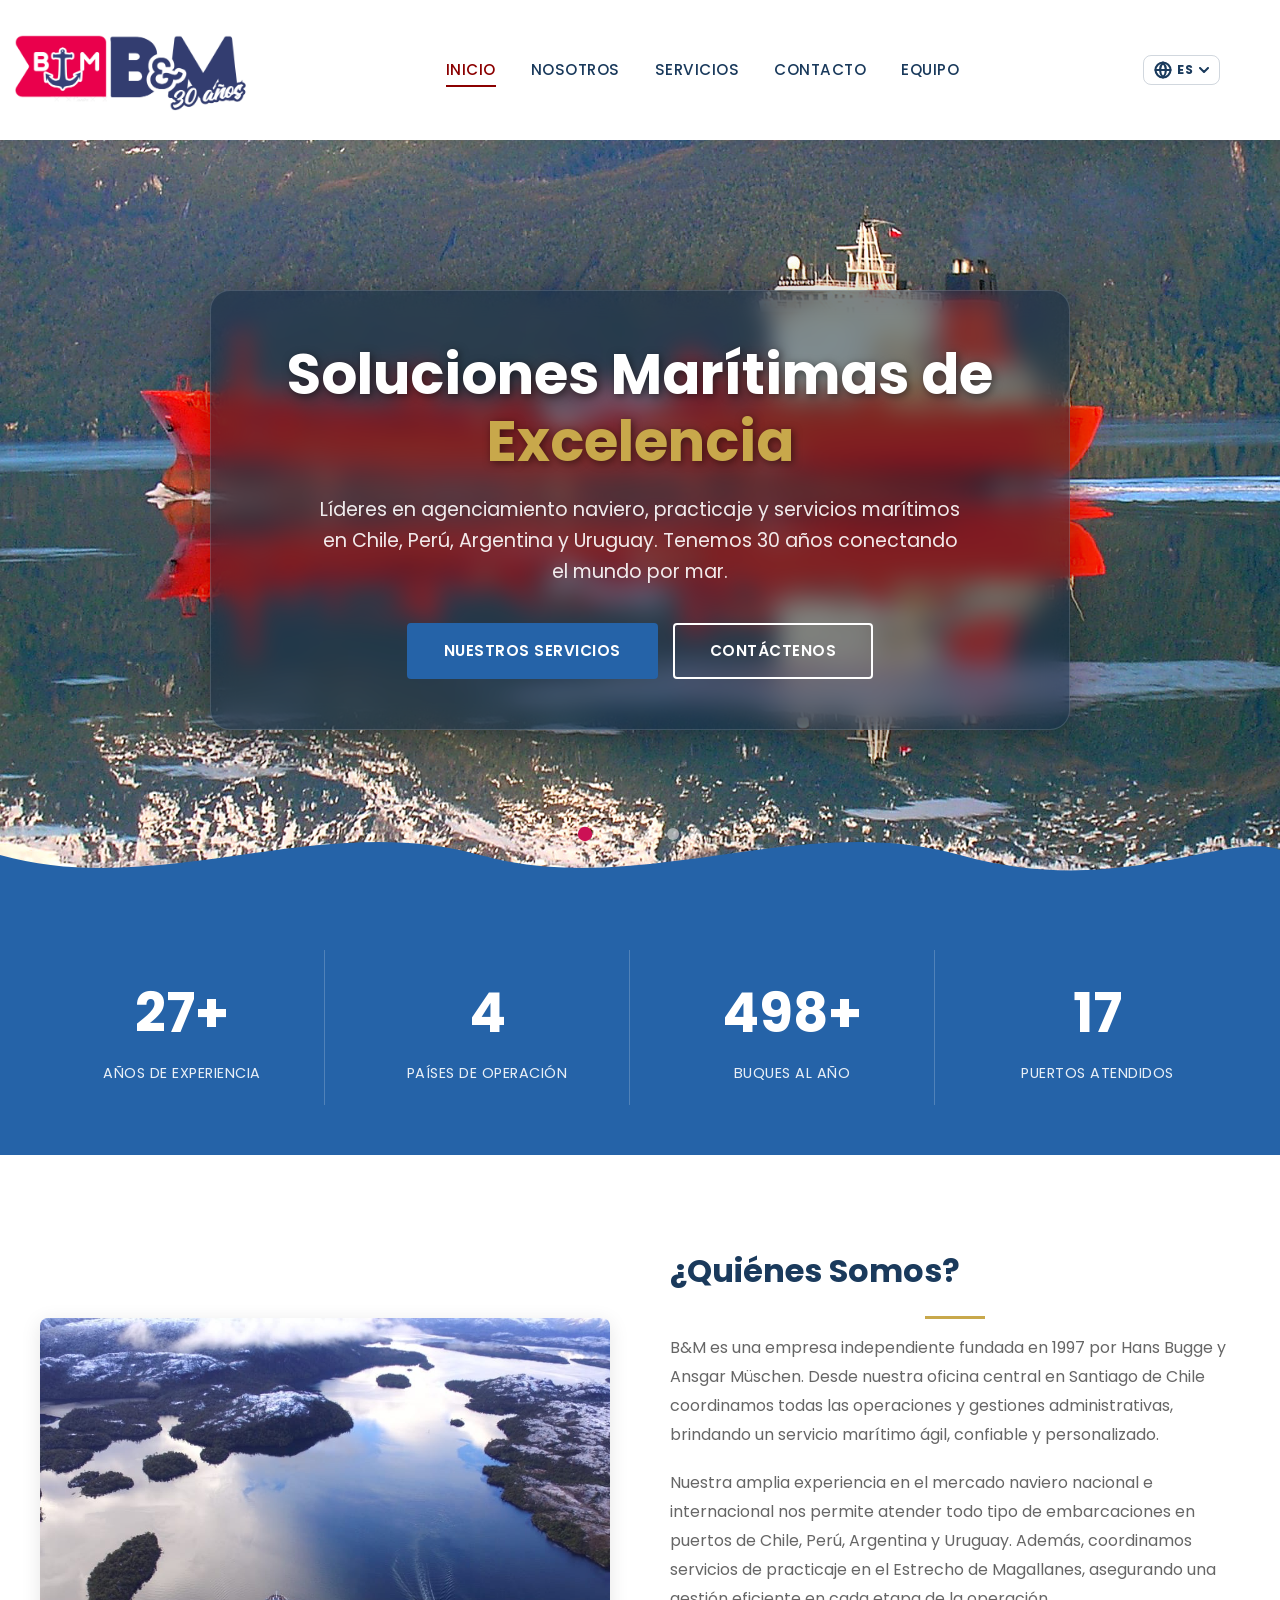
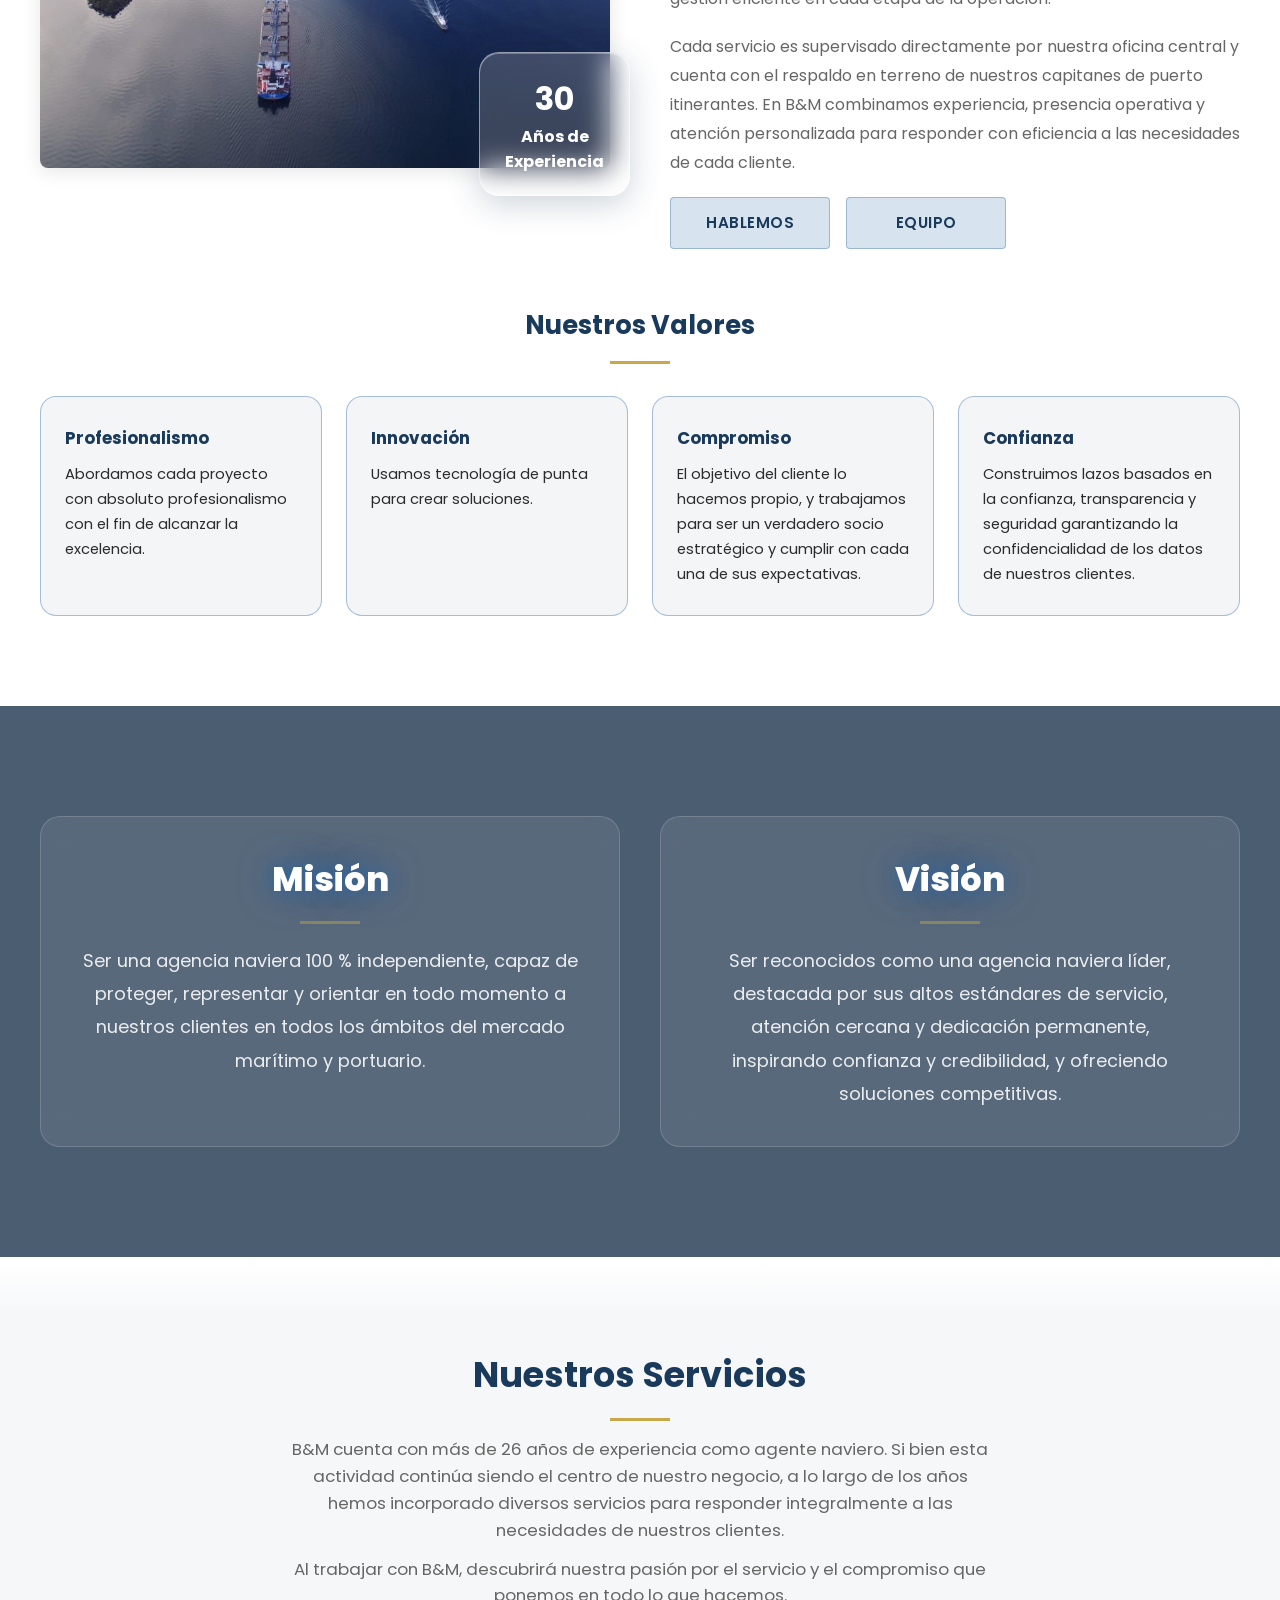
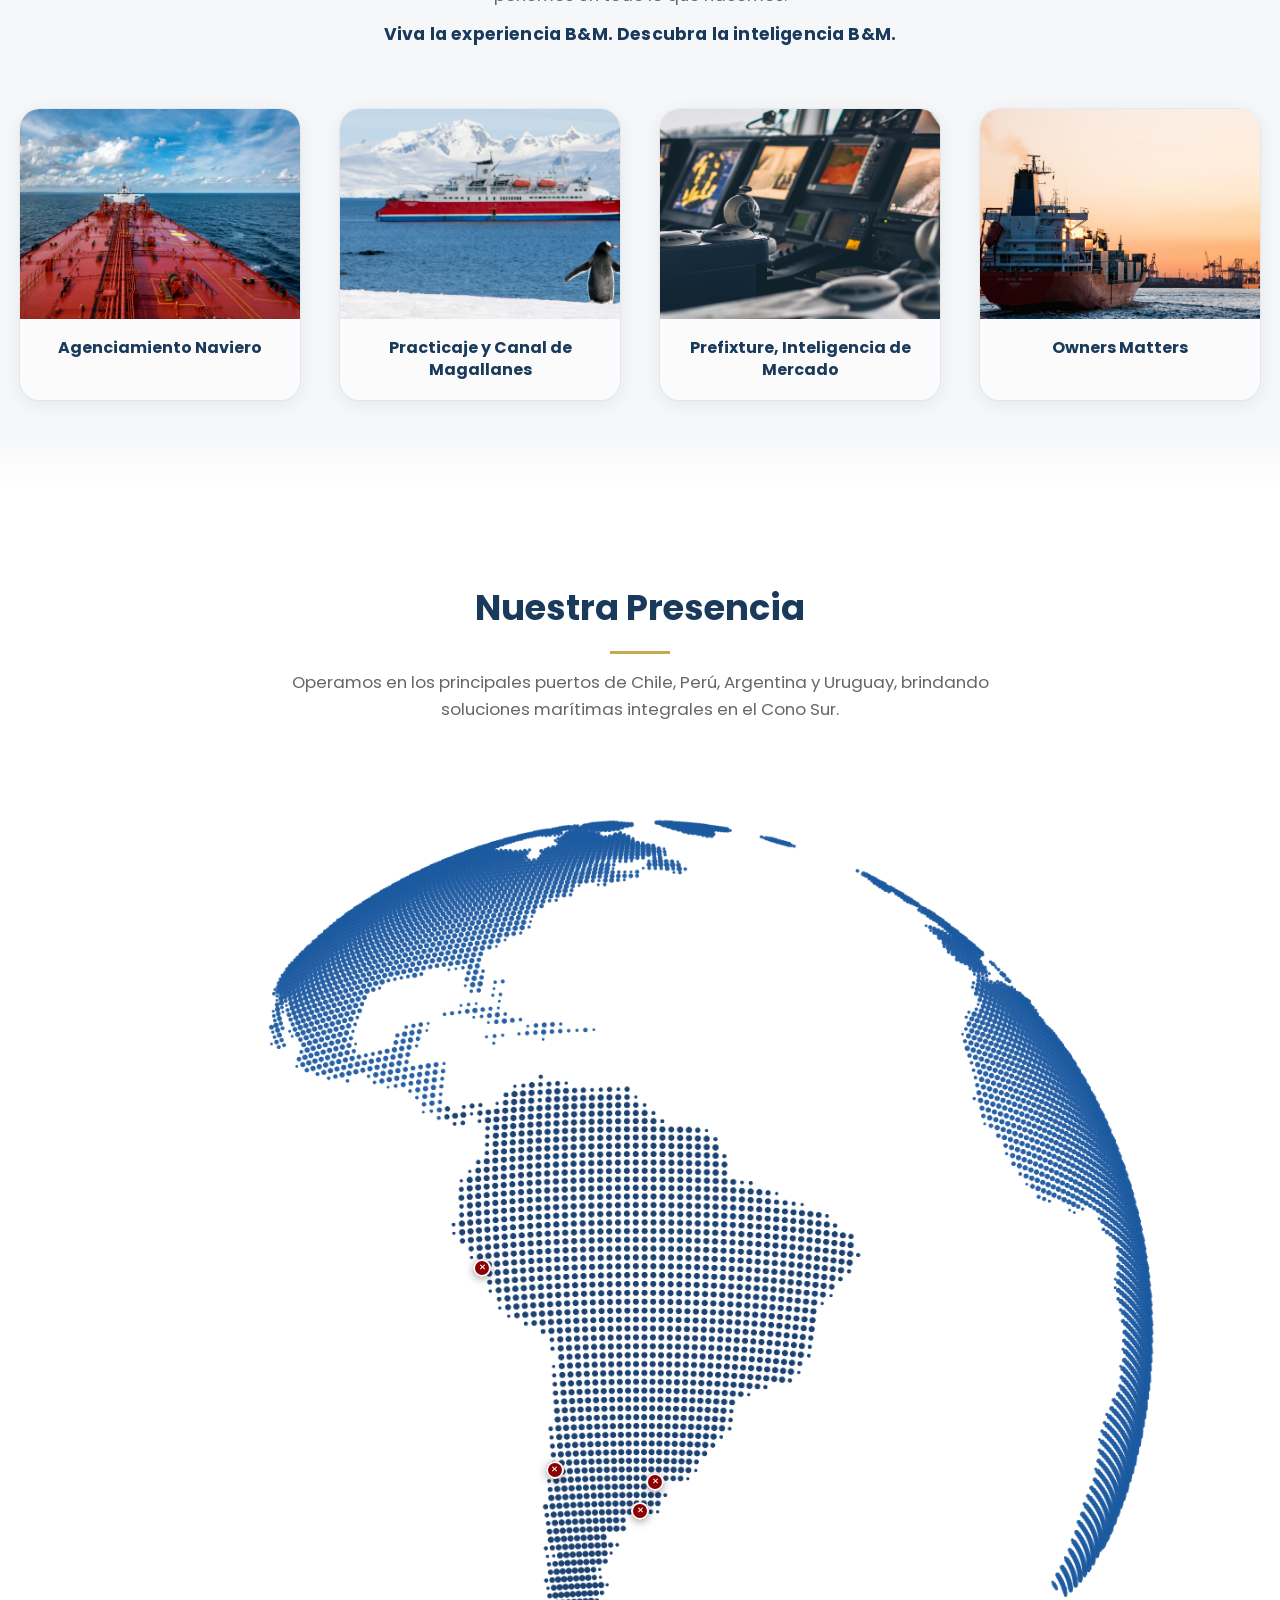
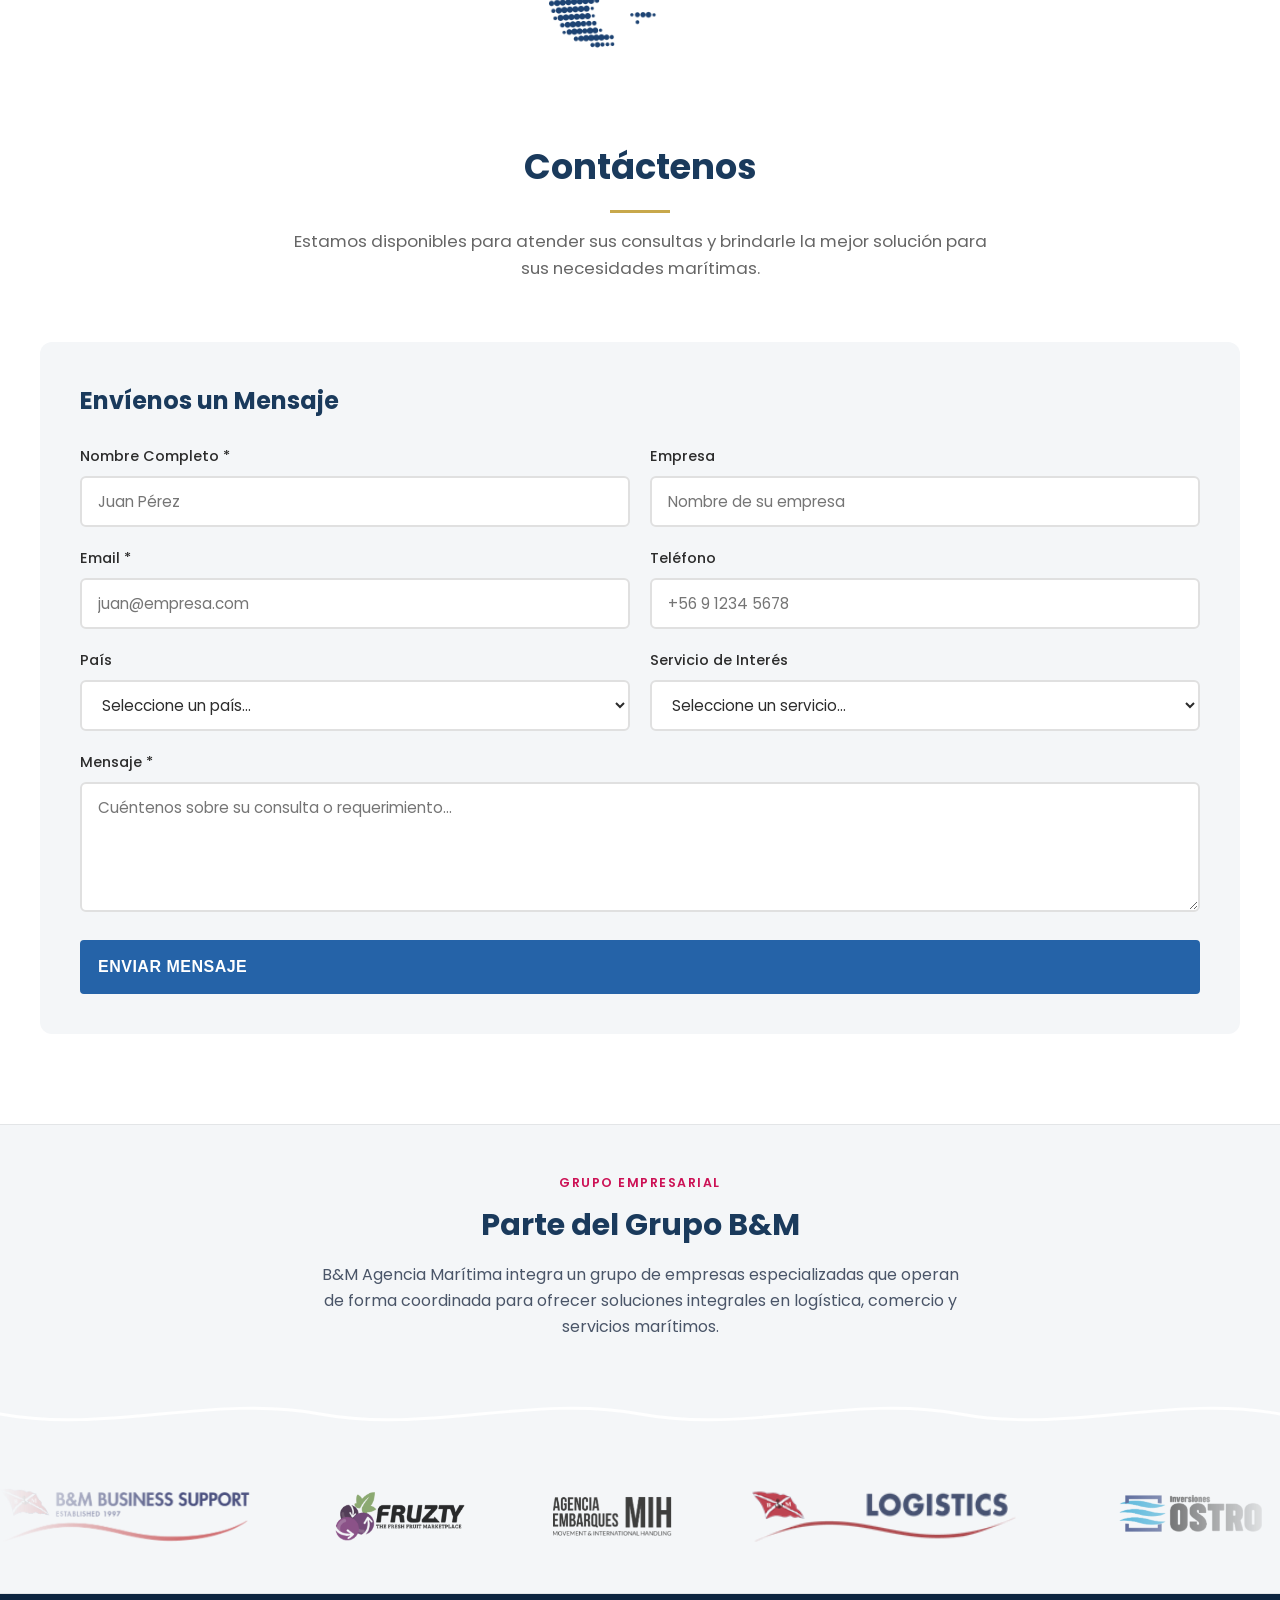
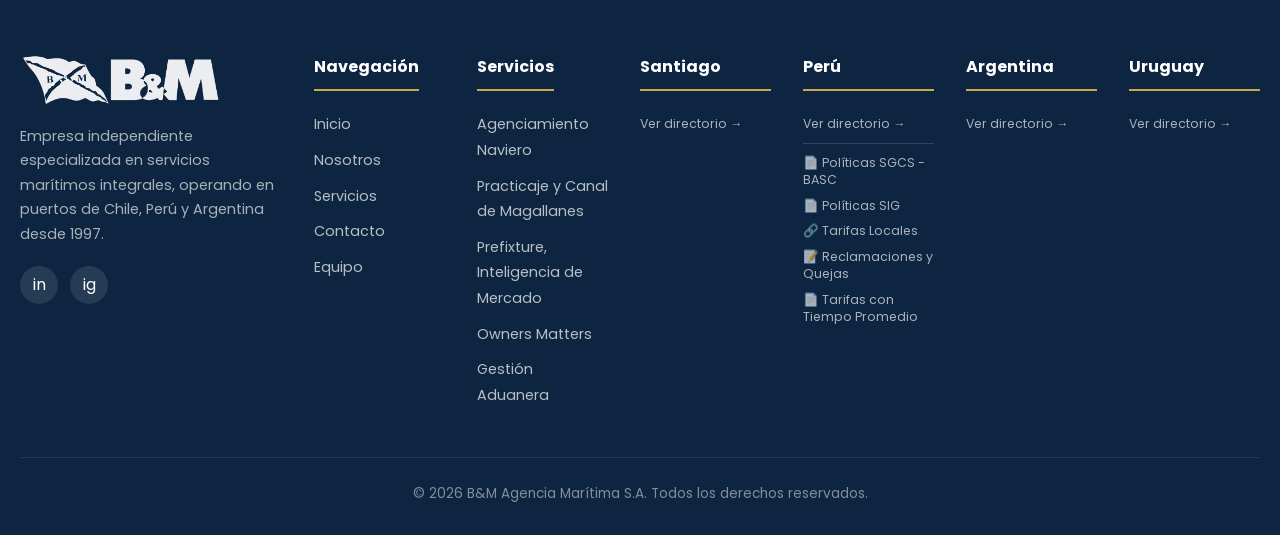
==== index.html @ e5007e17 "feat: sitio web B&M Agencia Maritima - vanilla HTML/CSS/JS" ====
<!DOCTYPE html>
<html lang="es">
<head>
    <meta charset="UTF-8">
    <meta name="viewport" content="width=device-width, initial-scale=1.0">
    <title>B&M Agencia Maritima</title>
    <link rel="icon" type="image/png" href="LOGO_bandera.png">
    <meta name="description" content="B&M Agencia Marítima - Líderes en agenciamiento naviero, practicaje y servicios marítimos en Chile, Perú y Argentina desde 1997.">
    <meta name="author" content="B&M Agencia Marítima">
    <link href="https://fonts.googleapis.com/css2?family=Poppins:wght@400;500;600;700;800&display=swap" rel="stylesheet">
    <link rel="stylesheet" href="css/styles.css">
    <link rel="stylesheet" href="https://cdn.jsdelivr.net/npm/flag-icons@7.2.3/css/flag-icons.min.css">
    <link rel="stylesheet" href="https://unpkg.com/leaflet@1.9.4/dist/leaflet.css">
    <script src="https://unpkg.com/leaflet@1.9.4/dist/leaflet.js"></script>
    <style>
        h1, h2, h3, h4 { font-family: 'Poppins', sans-serif; }
        body { font-family: 'Poppins', sans-serif; }
    </style>
</head>
<body>

    <!-- HEADER / NAVEGACIÓN -->
    <header>
        <div class="nav-container">

            <a href="#inicio" class="logo">
                <img src="LOGO_30años.png" alt="B&M Agencia Marítima" class="logo-img">
            </a>

            <nav id="nav-principal">
                <ul>
                    <li><a href="#inicio"    data-i18n="nav-inicio">Inicio</a></li>
                    <li><a href="#nosotros"  data-i18n="nav-nosotros">Nosotros</a></li>
                    <li><a href="#servicios" data-i18n="nav-servicios">Servicios</a></li>
                    <li><a href="#contacto"  data-i18n="nav-contacto">Contacto</a></li>
                    <li><a href="#" data-i18n="nav-equipo" onclick="event.preventDefault();abrirModal('modal-equipo')">Equipo</a></li>
                </ul>
            </nav>

            <!-- Selector de idiomas con globo -->
            <div class="lang-selector" id="lang-selector">
                <button class="lang-globe-btn" id="lang-toggle" aria-label="Seleccionar idioma">
                    <svg xmlns="http://www.w3.org/2000/svg" viewBox="0 0 24 24" fill="none" stroke="currentColor" stroke-width="2.8" stroke-linecap="round" stroke-linejoin="round">
                        <circle cx="12" cy="12" r="10"/>
                        <line x1="2" y1="12" x2="22" y2="12"/>
                        <path d="M12 2a15.3 15.3 0 0 1 4 10 15.3 15.3 0 0 1-4 10 15.3 15.3 0 0 1-4-10 15.3 15.3 0 0 1 4-10z"/>
                    </svg>
                    <span class="lang-code-display">ES</span>
                    <svg class="lang-arrow" viewBox="0 0 10 6" fill="none" stroke="currentColor" stroke-width="2" stroke-linecap="round" stroke-linejoin="round"><path d="M1 1l4 4 4-4"/></svg>
                </button>
                <div class="lang-dropdown" id="lang-dropdown">
                    <button class="idioma-btn activo" data-lang="es" data-code="ES">
                        <span class="fi fi-cl"></span>
                        <span class="lang-name">Español</span>
                    </button>
                    <button class="idioma-btn" data-lang="en" data-code="EN">
                        <span class="fi fi-gb"></span>
                        <span class="lang-name">English</span>
                    </button>
                    <button class="idioma-btn" data-lang="de" data-code="DE">
                        <span class="fi fi-de"></span>
                        <span class="lang-name">Deutsch</span>
                    </button>
                    <button class="idioma-btn" data-lang="pt" data-code="PT">
                        <span class="fi fi-br"></span>
                        <span class="lang-name">Português</span>
                    </button>
                    <button class="idioma-btn" data-lang="fr" data-code="FR">
                        <span class="fi fi-fr"></span>
                        <span class="lang-name">Français</span>
                    </button>
                    <button class="idioma-btn" data-lang="zh" data-code="ZH">
                        <span class="fi fi-cn"></span>
                        <span class="lang-name">中文</span>
                    </button>
                    <button class="idioma-btn" data-lang="ja" data-code="JA">
                        <span class="fi fi-jp"></span>
                        <span class="lang-name">日本語</span>
                    </button>
                </div>
            </div>

            <button class="hamburger" aria-label="Abrir menú">
                <span></span><span></span><span></span>
            </button>

        </div>
    </header>


    <!-- SECCIÓN INICIO / HERO -->
    <section id="inicio">
        <div class="slides-container">
            <div class="slide slide-1 activo"></div>
            <div class="slide slide-2"></div>
            <div class="slide slide-3"></div>
            <div class="slide slide-4"></div>
            <div class="slide slide-5"></div>
            <div class="slide slide-6"></div>
        </div>

        <div class="hero-contenido">
            <h1 data-i18n="hero-titulo">Soluciones Marítimas de <span>Excelencia</span></h1>
            <p data-i18n="hero-subtitulo">Líderes en agenciamiento naviero, practicaje y servicios marítimos en Chile, Perú, Argentina y Uruguay. Más de 27 años conectando el mundo por mar.</p>
            <div class="hero-botones">
                <a href="#servicios" class="btn btn-primario" data-i18n="hero-btn1">Nuestros Servicios</a>
                <a href="#contacto"  class="btn btn-secundario" data-i18n="hero-btn2">Contáctenos</a>
            </div>
        </div>

        <div class="slide-nav">
            <button class="slide-punto activo" aria-label="Slide 1"></button>
            <button class="slide-punto" aria-label="Slide 2"></button>
            <button class="slide-punto" aria-label="Slide 3"></button>
            <button class="slide-punto" aria-label="Slide 4"></button>
            <button class="slide-punto" aria-label="Slide 5"></button>
            <button class="slide-punto" aria-label="Slide 6"></button>
        </div>

        <!-- Ola decorativa inferior -->
        <div class="hero-ola">
            <svg xmlns="http://www.w3.org/2000/svg" viewBox="0 0 1440 90" preserveAspectRatio="none">
                <path fill="#2563a8" d="M0,45 C180,90 360,0 540,45 C720,90 900,0 1080,45 C1260,90 1380,20 1440,40 L1440,90 L0,90 Z"/>
            </svg>
        </div>

    </section>


    <!-- ESTADÍSTICAS -->
    <div class="estadisticas">
        <div class="estadisticas-grid">
            <div class="estadistica-item animar">
                <span class="estadistica-numero" data-objetivo="27" data-sufijo="+">27+</span>
                <span class="estadistica-label" data-i18n="stat1-label">Años de Experiencia</span>
            </div>
            <div class="estadistica-item animar">
                <span class="estadistica-numero" data-objetivo="4" data-sufijo="">4</span>
                <span class="estadistica-label" data-i18n="stat2-label">Países de Operación</span>
            </div>
            <div class="estadistica-item animar">
                <span class="estadistica-numero" data-objetivo="500" data-sufijo="+">500+</span>
                <span class="estadistica-label" data-i18n="stat3-label">Buques al Año</span>
            </div>
            <div class="estadistica-item animar">
                <span class="estadistica-numero" data-objetivo="17" data-sufijo="">17</span>
                <span class="estadistica-label" data-i18n="stat4-label">Puertos Atendidos</span>
            </div>
        </div>
    </div>


    <!-- SECCIÓN NOSOTROS -->
    <section id="nosotros">
        <div class="contenedor">
            <div class="nosotros-grid">

                <div class="nosotros-imagen animar">
                    <img src="HEAD/quien-somos.jpeg" alt="B&M Agencia Marítima" class="img-principal">
                    <a href="#servicios" class="nosotros-badge">
                        <span class="anos">30</span>
                        <span data-i18n="nosotros-badge">Años de<br>Experiencia</span>
                    </a>
                </div>

                <div class="nosotros-texto animar">
                    <h2 data-i18n="nosotros-titulo">¿Quiénes Somos?</h2>
                    <div class="linea-decorativa"></div>
                    <p data-i18n="nosotros-p1">B&M es una empresa independiente fundada en 1997 por Hans Bugge y Ansgar Müschen. Desde nuestra oficina central en Santiago de Chile coordinamos todas las operaciones y gestiones administrativas, brindando un servicio marítimo ágil, confiable y personalizado.</p>
                    <p data-i18n="nosotros-p2">Nuestra amplia experiencia en el mercado naviero nacional e internacional nos permite atender todo tipo de embarcaciones en puertos de Chile, Perú, Argentina y Uruguay. Además, coordinamos servicios de practicaje en el Estrecho de Magallanes, asegurando una gestión eficiente en cada etapa de la operación.</p>
                    <p data-i18n="nosotros-p3">Cada servicio es supervisado directamente por nuestra oficina central y cuenta con el respaldo en terreno de nuestros capitanes de puerto itinerantes. En B&M combinamos experiencia, presencia operativa y atención personalizada para responder con eficiencia a las necesidades de cada cliente.</p>
                    <div class="nosotros-botones">
                        <a href="#contacto" class="btn btn-nosotros" data-i18n="nosotros-btn">Hablemos</a>
                        <button class="btn btn-nosotros" onclick="abrirModal('modal-equipo')" data-i18n="nosotros-btn-equipo">Equipo</button>
                    </div>
                </div>

            </div>

            <div class="valores-seccion animar">
                <h3 class="valores-titulo-seccion" data-i18n="valores-titulo">Nuestros Valores</h3>
                <div class="linea-decorativa"></div>
                <div class="valores-grid">
                    <div class="valor-card">
                        <h4 class="valor-titulo" data-i18n="valor1-titulo">Profesionalismo</h4>
                        <p class="valor-desc" data-i18n="valor1-desc">Abordamos cada proyecto con absoluto profesionalismo con el fin de alcanzar la excelencia.</p>
                    </div>
                    <div class="valor-card">
                        <h4 class="valor-titulo" data-i18n="valor2-titulo">Innovación</h4>
                        <p class="valor-desc" data-i18n="valor2-desc">Usamos tecnología de punta para crear soluciones.</p>
                    </div>
                    <div class="valor-card">
                        <h4 class="valor-titulo" data-i18n="valor3-titulo">Compromiso</h4>
                        <p class="valor-desc" data-i18n="valor3-desc">El objetivo del cliente lo hacemos propio, y trabajamos para ser un verdadero socio estratégico y cumplir con cada una de sus expectativas.</p>
                    </div>
                    <div class="valor-card">
                        <h4 class="valor-titulo" data-i18n="valor4-titulo">Confianza</h4>
                        <p class="valor-desc" data-i18n="valor4-desc">Construimos lazos basados en la confianza, transparencia y seguridad garantizando la confidencialidad de los datos de nuestros clientes.</p>
                    </div>
                </div>
            </div>

        </div>
    </section>


    <!-- SECCIÓN MISIÓN / VISIÓN -->
    <section id="mision-vision">
        <div class="mv-overlay"></div>
        <div class="contenedor mv-contenedor">
            <div class="mv-card animar">
                <h3 class="mv-titulo" data-i18n="mision-titulo">Misión</h3>
                <div class="linea-decorativa"></div>
                <p class="mv-texto" data-i18n="mision-texto">Ser una agencia naviera 100 % independiente, capaz de proteger, representar y orientar en todo momento a nuestros clientes en todos los ámbitos del mercado marítimo y portuario.</p>
            </div>
            <div class="mv-card animar">
                <h3 class="mv-titulo" data-i18n="vision-titulo">Visión</h3>
                <div class="linea-decorativa"></div>
                <p class="mv-texto" data-i18n="vision-texto">Ser reconocidos como una agencia naviera líder, destacada por sus altos estándares de servicio, atención cercana y dedicación permanente, inspirando confianza y credibilidad, y ofreciendo soluciones competitivas.</p>
            </div>
        </div>
    </section>


    <!-- SECCIÓN SERVICIOS -->
    <section id="servicios">
        <div class="contenedor">

            <div class="seccion-titulo animar">
                <h2 data-i18n="servicios-titulo">Nuestros Servicios</h2>
                <div class="linea-decorativa"></div>
                <p data-i18n="servicios-desc">B&M cuenta con más de 26 años de experiencia como agente naviero. Si bien esta actividad continúa siendo el centro de nuestro negocio, a lo largo de los años hemos incorporado diversos servicios para responder integralmente a las necesidades de nuestros clientes.</p>
                <p data-i18n="servicios-desc2">Al trabajar con B&M, descubrirá nuestra pasión por el servicio y el compromiso que ponemos en todo lo que hacemos.</p>
                <p class="servicios-tagline" data-i18n="servicios-desc3">Viva la experiencia B&M. Descubra la inteligencia B&M.</p>
            </div>

            <div class="servicios-grid">

                <div class="servicio-card animar" data-modal="modal-agenciamiento" style="cursor:pointer;">
                    <div class="servicio-img-wrap">
                        <img src="img/ship-agency.avif" alt="Ship Agency" class="servicio-img">
                    </div>
                    <h3 data-i18n="serv1-titulo">Agenciamiento Naviero</h3>
                </div>

                <div class="servicio-card animar" data-modal="modal-pilotage" style="cursor:pointer;">
                    <div class="servicio-img-wrap">
                        <img src="img/pilotage.jpg" alt="Pilotage" class="servicio-img">
                    </div>
                    <h3 data-i18n="serv2-titulo">Practicaje y Canal de Magallanes</h3>
                </div>

                <div class="servicio-card animar" data-modal="modal-inteligencia" style="cursor:pointer;">
                    <div class="servicio-img-wrap">
                        <img src="img/market-intelligence.jpg" alt="Market Intelligence" class="servicio-img">
                    </div>
                    <h3 data-i18n="serv3-titulo">Inteligencia de Mercado</h3>
                </div>

                <div class="servicio-card animar" data-modal="modal-owners" style="cursor:pointer;">
                    <div class="servicio-img-wrap">
                        <img src="img/owners-matters.jpg" alt="Owners Matters" class="servicio-img">
                    </div>
                    <h3 data-i18n="serv4-titulo">Owners Matters</h3>
                </div>

            </div>
        </div>
    </section>


    <!-- SECCIÓN NUESTRA PRESENCIA -->
    <section id="presencia">
        <div class="contenedor">
            <div class="seccion-titulo animar">
                <h2 data-i18n="presencia-titulo">Nuestra Presencia</h2>
                <div class="linea-decorativa"></div>
                <p data-i18n="presencia-desc">Operamos en los principales puertos de Chile, Perú, Argentina y Uruguay, brindando soluciones marítimas integrales en el Cono Sur.</p>
            </div>
            <div id="mapa-presencia" class="animar">
                <div class="mapa-img-wrapper">
                    <img src="MAPA.png" alt="Presencia en Sudamérica" class="mapa-img-base">

                    <div class="marker-img" data-pais="peru" style="left:35.64%;top:54.16%">
                        <div class="marker-presencia">
                            <div class="marker-pulse"></div>
                            <div class="marker-pulse marker-pulse-2"></div>
                            <div class="marker-dot"><span class="marker-x">✕</span></div>
                            <div class="marker-label">Perú</div>
                        </div>
                    </div>

                    <div class="marker-img" data-pais="chile" style="left:42.23%;top:76.67%">
                        <div class="marker-presencia">
                            <div class="marker-pulse"></div>
                            <div class="marker-pulse marker-pulse-2"></div>
                            <div class="marker-dot"><span class="marker-x">✕</span></div>
                            <div class="marker-label">Chile</div>
                        </div>
                    </div>

                    <div class="marker-img" data-pais="argentina" style="left:50.02%;top:81.29%">
                        <div class="marker-presencia">
                            <div class="marker-pulse"></div>
                            <div class="marker-pulse marker-pulse-2"></div>
                            <div class="marker-dot"><span class="marker-x">✕</span></div>
                            <div class="marker-label">Argentina</div>
                        </div>
                    </div>

                    <div class="marker-img" data-pais="uruguay" style="left:51.39%;top:77.98%">
                        <div class="marker-presencia">
                            <div class="marker-pulse"></div>
                            <div class="marker-pulse marker-pulse-2"></div>
                            <div class="marker-dot"><span class="marker-x">✕</span></div>
                            <div class="marker-label">Uruguay</div>
                        </div>
                    </div>
                </div>
            </div>

            <!-- Popup mapa — mismo diseño que modales de servicios -->
            <div class="modal-overlay" id="popup-mapa-overlay">
                <div class="modal-caja popup-mapa-caja">
                    <button class="modal-cerrar" id="popup-mapa-close">✕</button>
                    <div id="popup-mapa-contenido"></div>
                </div>
            </div>
        </div>
    </section>


    <!-- SECCIÓN CONTACTO -->
    <section id="contacto">
        <div class="contenedor">

            <div class="seccion-titulo animar">
                <h2 data-i18n="contacto-titulo">Contáctenos</h2>
                <div class="linea-decorativa"></div>
                <p data-i18n="contacto-desc">Estamos disponibles para atender sus consultas y brindarle la mejor solución para sus necesidades marítimas.</p>
            </div>

            <!-- Formulario -->
            <div class="formulario animar">
                <h3 data-i18n="form-titulo">Déjenos un Mensaje</h3>
                <form id="formulario-contacto">
                    <div class="form-fila">
                        <div class="form-grupo">
                            <label for="nombre" data-i18n="form-nombre-label">Nombre Completo *</label>
                            <input type="text" id="nombre" name="nombre" data-i18n-placeholder="form-nombre-ph" placeholder="Juan Pérez" required>
                        </div>
                        <div class="form-grupo">
                            <label for="empresa" data-i18n="form-empresa-label">Empresa</label>
                            <input type="text" id="empresa" name="empresa" data-i18n-placeholder="form-empresa-ph" placeholder="Nombre de su empresa">
                        </div>
                    </div>
                    <div class="form-fila">
                        <div class="form-grupo">
                            <label for="email" data-i18n="form-email-label">Email *</label>
                            <input type="email" id="email" name="email" data-i18n-placeholder="form-email-ph" placeholder="juan@empresa.com" required>
                        </div>
                        <div class="form-grupo">
                            <label for="telefono" data-i18n="form-telefono-label">Teléfono</label>
                            <input type="tel" id="telefono" name="telefono" placeholder="+56 9 1234 5678">
                        </div>
                    </div>
                    <div class="form-fila">
                        <div class="form-grupo">
                            <label for="pais" data-i18n="form-pais-label">País</label>
                            <select id="pais" name="pais" data-i18n-select="pais"></select>
                        </div>
                        <div class="form-grupo">
                            <label for="servicio" data-i18n="form-servicio-label">Servicio de Interés</label>
                            <select id="servicio" name="servicio" data-i18n-select="servicio"></select>
                        </div>
                    </div>
                    <div class="form-grupo">
                        <label for="mensaje" data-i18n="form-mensaje-label">Mensaje *</label>
                        <textarea id="mensaje" name="mensaje" data-i18n-placeholder="form-mensaje-ph" placeholder="Cuéntenos sobre su consulta..." required></textarea>
                    </div>
                    <button type="submit" class="btn btn-primario" style="width:100%;font-size:1rem;padding:16px;" data-i18n="form-btn">
                        Enviar Mensaje
                    </button>
                    <div id="mensaje-exito" class="mensaje-exito" data-i18n="form-exito">
                        ✓ ¡Mensaje enviado con éxito! Le contactaremos a la brevedad.
                    </div>
                </form>
            </div>

        </div>
    </section>


    <!-- ENCABEZADO HOLDING -->
    <div class="holding-header">
        <p class="holding-header__eyebrow" data-i18n="holding_eyebrow">Grupo Empresarial</p>
        <h2 class="holding-header__title" data-i18n="holding_title">Parte del Grupo B&amp;M</h2>
        <p class="holding-header__desc" data-i18n="holding_desc">B&amp;M Agencia Marítima integra un grupo de empresas especializadas que operan de forma coordinada para ofrecer soluciones integrales en logística, comercio y servicios marítimos.</p>
    </div>

    <!-- OLA SEPARADORA -->
    <div class="holding-ola">
        <svg viewBox="0 0 2880 50" preserveAspectRatio="none" xmlns="http://www.w3.org/2000/svg">
            <path d="M0,25 C120,45 240,5 360,25 C480,45 600,5 720,25 C840,45 960,5 1080,25 C1200,45 1320,5 1440,25 C1560,45 1680,5 1800,25 C1920,45 2040,5 2160,25 C2280,45 2400,5 2520,25 C2640,45 2760,5 2880,25" fill="none" stroke="#ffffff" stroke-width="2.8" stroke-linecap="round"/>
        </svg>
    </div>

    <!-- CARRUSEL HOLDING -->
    <section class="holding-strip">
        <div class="holding-track-wrapper">
            <div class="holding-track">
                <!-- Set 1 -->
                <div class="holding-item" data-tip="B&M Business Support">
                    <img src="Holding/1.png" alt="B&M Business Support" class="holding-logo">
                </div>
                <div class="holding-item" data-tip="Fruzty">
                    <img src="Holding/2.png" alt="Fruzty" class="holding-logo">
                </div>
                <div class="holding-item" data-tip="Agencia MIH">
                    <img src="Holding/3.png" alt="Agencia MIH" class="holding-logo">
                </div>
                <div class="holding-item" data-tip="BM Logistics">
                    <img src="Holding/4.png" alt="BM Logistics" class="holding-logo">
                </div>
                <div class="holding-item" data-tip="Inversiones Ostro">
                    <img src="Holding/5.png" alt="Inversiones Ostro" class="holding-logo holding-logo--grande">
                </div>
                <div class="holding-item" data-tip="Servicios Marítimos Portuarios">
                    <img src="Holding/6.png" alt="Servicios Marítimos Portuarios" class="holding-logo">
                </div>
                <!-- Set 2 -->
                <div class="holding-item" data-tip="B&M Business Support" aria-hidden="true">
                    <img src="Holding/1.png" alt="" class="holding-logo">
                </div>
                <div class="holding-item" data-tip="Fruzty" aria-hidden="true">
                    <img src="Holding/2.png" alt="" class="holding-logo">
                </div>
                <div class="holding-item" data-tip="Agencia MIH" aria-hidden="true">
                    <img src="Holding/3.png" alt="" class="holding-logo">
                </div>
                <div class="holding-item" data-tip="BM Logistics" aria-hidden="true">
                    <img src="Holding/4.png" alt="" class="holding-logo">
                </div>
                <div class="holding-item" data-tip="Inversiones Ostro" aria-hidden="true">
                    <img src="Holding/5.png" alt="" class="holding-logo holding-logo--grande">
                </div>
                <div class="holding-item" data-tip="Servicios Marítimos Portuarios" aria-hidden="true">
                    <img src="Holding/6.png" alt="" class="holding-logo">
                </div>
                <!-- Set 3 -->
                <div class="holding-item" data-tip="B&M Business Support" aria-hidden="true">
                    <img src="Holding/1.png" alt="" class="holding-logo">
                </div>
                <div class="holding-item" data-tip="Fruzty" aria-hidden="true">
                    <img src="Holding/2.png" alt="" class="holding-logo">
                </div>
                <div class="holding-item" data-tip="Agencia MIH" aria-hidden="true">
                    <img src="Holding/3.png" alt="" class="holding-logo">
                </div>
                <div class="holding-item" data-tip="BM Logistics" aria-hidden="true">
                    <img src="Holding/4.png" alt="" class="holding-logo">
                </div>
                <div class="holding-item" data-tip="Inversiones Ostro" aria-hidden="true">
                    <img src="Holding/5.png" alt="" class="holding-logo holding-logo--grande">
                </div>
                <div class="holding-item" data-tip="Servicios Marítimos Portuarios" aria-hidden="true">
                    <img src="Holding/6.png" alt="" class="holding-logo">
                </div>
                <!-- Set 4 -->
                <div class="holding-item" data-tip="B&M Business Support" aria-hidden="true">
                    <img src="Holding/1.png" alt="" class="holding-logo">
                </div>
                <div class="holding-item" data-tip="Fruzty" aria-hidden="true">
                    <img src="Holding/2.png" alt="" class="holding-logo">
                </div>
                <div class="holding-item" data-tip="Agencia MIH" aria-hidden="true">
                    <img src="Holding/3.png" alt="" class="holding-logo">
                </div>
                <div class="holding-item" data-tip="BM Logistics" aria-hidden="true">
                    <img src="Holding/4.png" alt="" class="holding-logo">
                </div>
                <div class="holding-item" data-tip="Inversiones Ostro" aria-hidden="true">
                    <img src="Holding/5.png" alt="" class="holding-logo holding-logo--grande">
                </div>
                <div class="holding-item" data-tip="Servicios Marítimos Portuarios" aria-hidden="true">
                    <img src="Holding/6.png" alt="" class="holding-logo">
                </div>
            </div>
        </div>
    </section>

    <!-- FOOTER -->
    <footer>
        <div class="footer-grid">

            <div class="footer-seccion">
                <a href="#inicio"><img src="LOGO.png" alt="B&M Agencia Marítima" class="footer-logo-img"></a>
                <p class="footer-descripcion" data-i18n="footer-desc">Empresa independiente especializada en servicios marítimos integrales, operando en puertos de Chile, Perú y Argentina desde 1997.</p>
                <div class="footer-redes">
                    <a href="https://www.linkedin.com/" target="_blank" class="footer-red" title="LinkedIn">in</a>
                    <a href="https://www.instagram.com/" target="_blank" class="footer-red" title="Instagram">ig</a>
                </div>
            </div>

            <div class="footer-seccion">
                <h4 data-i18n="footer-nav-titulo">Navegación</h4>
                <ul>
                    <li><a href="#inicio"    data-i18n="nav-inicio">Inicio</a></li>
                    <li><a href="#nosotros"  data-i18n="nav-nosotros">Nosotros</a></li>
                    <li><a href="#servicios" data-i18n="nav-servicios">Servicios</a></li>
                    <li><a href="#contacto"  data-i18n="nav-contacto">Contacto</a></li>
                    <li><a href="#" data-i18n="nav-equipo" onclick="event.preventDefault();abrirModal('modal-equipo')">Equipo</a></li>
                </ul>
            </div>

            <div class="footer-seccion">
                <h4 data-i18n="footer-serv-titulo">Servicios</h4>
                <ul>
                    <li><a href="#servicios" data-i18n="serv1-titulo">Agenciamiento Naviero</a></li>
                    <li><a href="#servicios" data-i18n="serv2-titulo">Practicaje y Canal de Magallanes</a></li>
                    <li><a href="#servicios" data-i18n="serv3-titulo">Inteligencia de Mercado</a></li>
                    <li><a href="#servicios" data-i18n="serv4-titulo">Owners Matters</a></li>
                    <li><a href="#servicios" data-i18n="serv5-titulo">Gestión Aduanera</a></li>
                </ul>
            </div>

            <!-- Columna Santiago -->
            <div class="footer-seccion footer-col-pais">
                <h4 class="footer-col-pais-titulo"><span class="fi fi-cl"></span> Santiago</h4>
                <button class="footer-col-link" data-modal="modal-sucursal-santiago">Ver directorio →</button>
            </div>

            <!-- Columna Perú -->
            <div class="footer-seccion footer-col-pais">
                <h4 class="footer-col-pais-titulo"><span class="fi fi-pe"></span> Perú</h4>
                <button class="footer-col-link" data-modal="modal-sucursal-peru">Ver directorio →</button>
                <hr class="footer-col-divider">
                <a href="https://bmmaritima.com/wp-content/uploads/2024/05/POLITICA-DE-SEGURIDAD-BASC-BM-version-00.pdf" target="_blank" rel="noopener" class="footer-col-link">📄 Políticas SGCS - BASC</a>
                <a href="https://bmmaritima.com/wp-content/uploads/2024/05/POL-GEG-01_Politica-del-SIG_V02.pdf" target="_blank" rel="noopener" class="footer-col-link">📄 Políticas SIG</a>
                <a href="https://authorize.vuce.gob.pe/public/login-options/mincetur-mislo" target="_blank" rel="noopener" class="footer-col-link">🔗 Tarifas Locales</a>
                <button class="footer-col-link" data-modal="modal-reclamaciones-peru">📝 Reclamaciones y Quejas</button>
                <a href="https://bmmaritima.com/wp-content/uploads/2025/05/TARIFAS-CON-TIEMPO-PROM.-DE-SERVICIO.pdf" target="_blank" rel="noopener" class="footer-col-link">📄 Tarifas con Tiempo Promedio</a>
            </div>

            <!-- Columna Argentina -->
            <div class="footer-seccion footer-col-pais">
                <h4 class="footer-col-pais-titulo"><span class="fi fi-ar"></span> Argentina</h4>
                <button class="footer-col-link" data-modal="modal-sucursal-argentina">Ver directorio →</button>
            </div>

            <!-- Columna Uruguay -->
            <div class="footer-seccion footer-col-pais">
                <h4 class="footer-col-pais-titulo"><span class="fi fi-uy"></span> Uruguay</h4>
                <button class="footer-col-link" data-modal="modal-sucursal-uruguay">Ver directorio →</button>
            </div>

        </div>

        <div class="footer-bottom" style="justify-content:center;">
            <span data-i18n="footer-copy">© 2026 B&M Agencia Marítima S.A. Todos los derechos reservados.</span>
        </div>
    </footer>

    <!-- POPUP / MODAL - Mapa de ubicación -->
    <div id="modal-mapa" class="modal-overlay">
        <div class="modal-caja modal-caja-mapa">
            <button class="modal-cerrar" aria-label="Cerrar">✕</button>
            <div class="modal-icono">📍</div>
            <h3 class="modal-titulo">Oficina Central Santiago de Chile</h3>
            <div class="modal-linea"></div>
            <p class="modal-direccion">Rosario Norte 100 — Las Condes, Santiago</p>
            <div id="mapa-leaflet"></div>
        </div>
    </div>

    <!-- POPUP / MODAL - Pilotaje / Magellan -->
    <div id="modal-pilotage" class="modal-overlay">
        <div class="modal-caja modal-caja-ancha">
            <button class="modal-cerrar" aria-label="Cerrar">✕</button>
            <h3 class="modal-titulo" data-i18n="modal2-titulo">Magellan, Channel &amp; Port Pilotage</h3>
            <div class="modal-linea"></div>
            <div class="modal-contenido-img">
                <div class="modal-col-texto">
                    <p class="modal-texto" data-i18n="modal2-texto">
                        Para los buques que navegan por los canales australes de Chile y el Estrecho de Magallanes, que realizan maniobras en diversos puertos de Perú o que navegan por ríos en Argentina, estamos a su entera disposición para gestionar de manera oportuna y eficiente los servicios de practicaje necesarios. Consúltenos sobre los costos y los distintos requisitos conforme a la normativa vigente. ¡Somos expertos y estaremos encantados de ayudarle!
                    </p>
                    <div class="modal-leyendas">
                        <div class="modal-leyenda">
                            <span class="leyenda-color" style="background:#2563a8;"></span>
                            <span data-i18n="modal2-leyenda-azul"><strong>Azul:</strong> obligatorio para todos los buques.</span>
                        </div>
                        <div class="modal-leyenda">
                            <span class="leyenda-color" style="background:#dc2626;"></span>
                            <span data-i18n="modal2-leyenda-rojo"><strong>Rojo:</strong> obligatorio para todos los buques que hacen escala en puertos chilenos.</span>
                        </div>
                    </div>
                </div>
                <div class="modal-col-imagen">
                    <img src="img/mapa-magellan.png" alt="Mapa Magellan" class="modal-mapa">
                </div>
            </div>
        </div>
    </div>

    <!-- POPUP / MODAL - Agenciamiento Naviero -->
    <div id="modal-agenciamiento" class="modal-overlay">
        <div class="modal-caja modal-caja-ancha">
            <button class="modal-cerrar" aria-label="Cerrar">✕</button>
            <h3 class="modal-titulo" data-i18n="modal1-titulo">Agenciamiento Naviero</h3>
            <div class="modal-linea"></div>
            <p class="modal-texto" data-i18n="modal1-texto">
                B&M gestiona un amplio volumen de escalas portuarias en Sudamérica. Actuamos como agentes portuarios para todo tipo de buques —desde graneleros convencionales hasta petroleros— y gestionamos escalas especializadas, tales como operaciones de <em>bunkering</em> y cargas de proyectos, entre otras. Asimismo, prestamos servicios de agencia de protección (<em>protective agency</em>) siempre que nuestros clientes lo requieren. Independientemente del servicio que llevemos a cabo, nuestra prioridad es la eficiencia de costes, la agilidad en la operativa y la protección constante de los intereses de nuestros clientes.
            </p>
        </div>
    </div>

    <!-- POPUP / MODAL - Owners Matters -->
    <div id="modal-owners" class="modal-overlay">
        <div class="modal-caja modal-caja-ancha">
            <button class="modal-cerrar" aria-label="Cerrar">✕</button>
            <h3 class="modal-titulo" data-i18n="modal4-titulo">Owners Matters</h3>
            <div class="modal-linea"></div>
            <p class="modal-texto" data-i18n="modal4-p1">Nuestra área de Servicios para Armadores ofrece una atención integral, orientada a satisfacer los requerimientos de las embarcaciones y sus tripulaciones.</p>
            <p class="modal-texto" data-i18n="modal4-p2">Entre nuestros principales servicios se incluyen:</p>
            <ul class="modal-lista">
                <li data-i18n="modal4-li1">Gestión de traslados de tripulantes, visitantes y técnicos: trámites migratorios, pasajes aéreos, asistencia en aeropuertos, reservas de hoteles y coordinación de transporte, entre otros.</li>
                <li data-i18n="modal4-li2">Asistencia médica para los miembros de la tripulación.</li>
                <li data-i18n="modal4-li3">Gestión logística de repuestos enviados por vía aérea o marítima, desde o hacia Chile, incluyendo consolidación y desconsolidación de contenedores.</li>
                <li data-i18n="modal4-li4">Servicios de mensajería y coordinación logística para la entrega de provisiones a bordo.</li>
                <li data-i18n="modal4-li5">Entrega de efectivo al capitán (Cash to Master).</li>
                <li data-i18n="modal4-li6">Suministro de cartas náuticas del Almirantazgo Británico (BA) o locales, publicaciones marítimas, avisos a los navegantes (NTM), banderas y otros elementos requeridos.</li>
            </ul>
        </div>
    </div>

    <!-- POPUP / MODAL - Inteligencia de Mercado -->
    <div id="modal-inteligencia" class="modal-overlay">
        <div class="modal-caja modal-caja-ancha">
            <button class="modal-cerrar" aria-label="Cerrar">✕</button>
            <h3 class="modal-titulo" data-i18n="modal3-titulo">Inteligencia de Mercado</h3>
            <div class="modal-linea"></div>
            <p class="modal-texto" data-i18n="modal3-p1">Entendemos que el mercado de fletamentos opera en un entorno altamente competitivo, donde disponer de información precisa y oportuna marca la diferencia al momento de concretar nuevos negocios.</p>
            <p class="modal-texto" data-i18n="modal3-p2">Por esta razón, creamos nuestra área de Prefijación, enfocada en entregar —en menos de una hora— toda la información relevante para la toma de decisiones, incluyendo costos portuarios, condiciones operativas, restricciones y requisitos. Así, nuestros clientes pueden negociar desde una posición privilegiada.</p>
            <p class="modal-texto" data-i18n="modal3-p3">Sin embargo, sabemos que los costos y las restricciones son solo una parte del proceso. Por ello, contamos con un dinámico equipo comercial dedicado a recopilar, analizar y compartir información estratégica del sector. Nuestra inteligencia de mercado incluye informes personalizados, programación de naves en puerto y seguimiento permanente de los temas relevantes para cada cliente.</p>
        </div>
    </div>

    <!-- MODALES SUCURSALES -->

    <!-- Santiago -->
    <div id="modal-sucursal-santiago" class="modal-overlay">
        <div class="modal-caja sucursal-caja">
            <button class="modal-cerrar" aria-label="Cerrar">✕</button>
            <div class="modal-icono">🇨🇱</div>
            <h3 class="modal-titulo">Santiago, Chile</h3>
            <div class="modal-linea"></div>
            <div class="sucursal-scroll">

                <div class="sucursal-bloque">
                    <div class="sucursal-persona">
                        <div class="sucursal-nombre">Rolando Horzella</div>
                        <div class="sucursal-cargo">Gerente Agencia BM, Chile</div>
                        <div class="sucursal-dato">📱 +56 9 9229 1719</div>
                        <div class="sucursal-dato">✉ Rolando.horzella@bm-maritima.cl</div>
                    </div>
                    <div class="sucursal-persona">
                        <div class="sucursal-nombre">Gonzalo Fernández</div>
                        <div class="sucursal-cargo">Director de Relaciones Corporativas</div>
                        <div class="sucursal-dato">📱 +56 9 9231 2933</div>
                        <div class="sucursal-dato">✉ gfernandez@bm-maritima.cl</div>
                    </div>
                    <div class="sucursal-persona">
                        <div class="sucursal-nombre">Martina Kassu</div>
                        <div class="sucursal-cargo">Head of Prefixture Strategic Support</div>
                        <div class="sucursal-dato">📱 +56 9 474 205 41</div>
                        <div class="sucursal-dato">✉ prefixture@bm-maritima.cl</div>
                    </div>
                </div>

                <div class="sucursal-dept-titulo">Operations Department</div>

                <div class="sucursal-bloque">
                    <div class="sucursal-desk">
                        <div class="sucursal-desk-nombre">Bulkers</div>
                        <div class="sucursal-nombre">Francisco Muñoz</div>
                        <div class="sucursal-cargo">Head of Bulkers Desk</div>
                        <div class="sucursal-dato">📱 +56 9 7432 2938</div>
                        <div class="sucursal-dato">✉ bulkers@bm-maritima.cl</div>
                    </div>
                    <div class="sucursal-desk">
                        <div class="sucursal-desk-nombre">Tankers</div>
                        <div class="sucursal-nombre">Miguel Prado</div>
                        <div class="sucursal-cargo">Head of Tankers Desk</div>
                        <div class="sucursal-dato">📱 +569 7160 4479</div>
                        <div class="sucursal-dato">✉ Tankers@bm-maritima.cl</div>
                    </div>
                    <div class="sucursal-desk">
                        <div class="sucursal-desk-nombre">Total Vessel Support</div>
                        <div class="sucursal-nombre">Alex López</div>
                        <div class="sucursal-cargo">Head of TVS Desk</div>
                        <div class="sucursal-dato">📱 +56 9 9807 2075</div>
                        <div class="sucursal-dato">✉ tvs@bm-maritima.cl</div>
                    </div>
                    <div class="sucursal-desk">
                        <div class="sucursal-desk-nombre">Documental</div>
                        <div class="sucursal-nombre">John Cáceres</div>
                        <div class="sucursal-cargo">Documental</div>
                        <div class="sucursal-dato">📱 +56 9 9908 0743</div>
                        <div class="sucursal-dato">✉ cargodocs@bm-maritima.cl</div>
                    </div>
                </div>

            </div>
        </div>
    </div>

    <!-- Perú -->
    <div id="modal-sucursal-peru" class="modal-overlay">
        <div class="modal-caja sucursal-caja">
            <button class="modal-cerrar" aria-label="Cerrar">✕</button>
            <div class="modal-icono">🇵🇪</div>
            <h3 class="modal-titulo">Lima, Perú</h3>
            <div class="modal-linea"></div>
            <div class="sucursal-scroll">

                <div class="sucursal-bloque">
                    <div class="sucursal-persona">
                        <div class="sucursal-nombre">EMPRESA MARITIMA B &amp; M S.A.C.</div>
                        <div class="sucursal-dato">📍 Calle Chinchón 1018, Piso 14</div>
                        <div class="sucursal-dato">&nbsp;&nbsp;&nbsp;&nbsp;San Isidro – Perú</div>
                        <div class="sucursal-dato">📞 +51 1 2215052</div>
                        <div class="sucursal-dato">✉ peru@bm-maritima.pe</div>
                        <div class="sucursal-dato">🌐 www.bmmaritima.com</div>
                    </div>
                </div>

                <div class="sucursal-bloque">
                    <div class="sucursal-persona">
                        <div class="sucursal-nombre">Carlos García J.</div>
                        <div class="sucursal-cargo">Operations Manager</div>
                        <div class="sucursal-dato">📱 +51 944 899 844</div>
                        <div class="sucursal-dato">✉ Carlos.Garcia@bm-maritima.pe</div>
                    </div>
                    <div class="sucursal-persona">
                        <div class="sucursal-nombre">Gaby Guzmán H.</div>
                        <div class="sucursal-cargo">Operations Chief</div>
                        <div class="sucursal-dato">📱 +51 978 215 494</div>
                        <div class="sucursal-dato">✉ Gaby.Guzman@bm-maritima.pe</div>
                    </div>
                    <div class="sucursal-persona">
                        <div class="sucursal-nombre">José López L.</div>
                        <div class="sucursal-cargo">Prefixture</div>
                        <div class="sucursal-dato">📱 +51 963 963 831</div>
                        <div class="sucursal-dato">✉ prefixture@bm-maritima.pe</div>
                        <div class="sucursal-dato">✉ Jose.Lopez@bm-maritima.pe</div>
                    </div>
                </div>

                <div class="sucursal-dept-titulo">Operations Department</div>

                <div class="sucursal-bloque">
                    <div class="sucursal-desk">
                        <div class="sucursal-desk-nombre">Bulkers Desk</div>
                        <div class="sucursal-nombre">Gaby Guzmán H.</div>
                        <div class="sucursal-dato">📱 +51 978 215 494</div>
                        <div class="sucursal-dato">✉ Gaby.Guzman@bm-maritima.pe</div>
                    </div>
                    <div class="sucursal-desk">
                        <div class="sucursal-desk-nombre">Tankers Desk</div>
                        <div class="sucursal-dato">✉ tankers@bm-maritima.pe</div>
                        <div class="sucursal-nombre">Stephanie Arroyo R.</div>
                        <div class="sucursal-dato">📱 +51 975 647 912</div>
                    </div>
                    <div class="sucursal-desk">
                        <div class="sucursal-desk-nombre">Reefers Desk</div>
                        <div class="sucursal-dato">✉ reefers@bm-maritima.pe</div>
                        <div class="sucursal-nombre">Juan Garrido T.</div>
                        <div class="sucursal-dato">📱 +51 988 751 485</div>
                        <div class="sucursal-nombre">Alexandra Zela</div>
                        <div class="sucursal-dato">📱 +51 997 693 172</div>
                    </div>
                    <div class="sucursal-desk">
                        <div class="sucursal-desk-nombre">Husbandry Desk</div>
                        <div class="sucursal-dato">✉ husbandry@bm-maritima.pe</div>
                        <div class="sucursal-nombre">Walter Contreras O.</div>
                        <div class="sucursal-dato">📱 +51 951 829 131</div>
                        <div class="sucursal-nombre">Ginna Fiestas V.</div>
                        <div class="sucursal-dato">📱 +51 954 157 015</div>
                    </div>
                </div>

            </div>
        </div>
    </div>

    <!-- Reclamaciones Perú -->
    <div id="modal-reclamaciones-peru" class="modal-overlay">
        <div class="modal-caja sucursal-caja">
            <button class="modal-cerrar" aria-label="Cerrar">✕</button>
            <div class="modal-icono">📝</div>
            <h3 class="modal-titulo">Reclamaciones y Quejas — Perú</h3>
            <div class="modal-linea"></div>
            <div class="sucursal-scroll">
                <form class="modal-form" id="form-reclamaciones-peru">
                    <div class="modal-form-fila">
                        <div class="modal-form-grupo">
                            <label>Nombre completo *</label>
                            <input type="text" placeholder="Juan Pérez" required>
                        </div>
                        <div class="modal-form-grupo">
                            <label>Empresa / Nave</label>
                            <input type="text" placeholder="Nombre de la empresa o nave">
                        </div>
                    </div>
                    <div class="modal-form-fila">
                        <div class="modal-form-grupo">
                            <label>Correo electrónico *</label>
                            <input type="email" placeholder="correo@empresa.com" required>
                        </div>
                        <div class="modal-form-grupo">
                            <label>Teléfono</label>
                            <input type="tel" placeholder="+51 9 XXXX XXXX">
                        </div>
                    </div>
                    <div class="modal-form-grupo">
                        <label>Tipo de reclamación *</label>
                        <select required>
                            <option value="">Seleccione una opción...</option>
                            <option>Demora en el servicio</option>
                            <option>Error en documentación</option>
                            <option>Atención al cliente</option>
                            <option>Daño a carga o nave</option>
                            <option>Facturación / Tarifas</option>
                            <option>Otro</option>
                        </select>
                    </div>
                    <div class="modal-form-fila">
                        <div class="modal-form-grupo">
                            <label>Fecha del incidente</label>
                            <input type="date">
                        </div>
                        <div class="modal-form-grupo">
                            <label>Puerto / Sede</label>
                            <input type="text" placeholder="Ej: Callao, Paita...">
                        </div>
                    </div>
                    <div class="modal-form-grupo">
                        <label>Descripción detallada *</label>
                        <textarea rows="4" placeholder="Describa su reclamación o queja con el mayor detalle posible..." required></textarea>
                    </div>
                    <button type="submit" class="modal-form-submit">Enviar Reclamación</button>
                    <div class="modal-form-exito" id="reclamacion-exito" style="display:none;">
                        ✅ Su reclamación ha sido enviada. Nos comunicaremos a la brevedad.
                    </div>
                </form>
            </div>
        </div>
    </div>

    <!-- Argentina -->
    <div id="modal-sucursal-argentina" class="modal-overlay">
        <div class="modal-caja sucursal-caja">
            <button class="modal-cerrar" aria-label="Cerrar">✕</button>
            <div class="modal-icono">🇦🇷</div>
            <h3 class="modal-titulo">Argentina</h3>
            <div class="modal-linea"></div>
            <div class="sucursal-scroll">

                <div class="sucursal-bloque">
                    <div class="sucursal-persona">
                        <div class="sucursal-nombre">Carl Lessau</div>
                        <div class="sucursal-cargo">Country Manager</div>
                        <div class="sucursal-dato">📱 +56-9 6194-9614</div>
                        <div class="sucursal-dato">✉ carl.lessau@bm-maritima.cl</div>
                    </div>
                    <div class="sucursal-persona">
                        <div class="sucursal-nombre">Cesar Fernández Biscay</div>
                        <div class="sucursal-cargo">Project Manager</div>
                        <div class="sucursal-dato">📱 11 3249-1769</div>
                        <div class="sucursal-dato">✉ cesar.fernandez.biscay@bm-maritima.com.ar</div>
                    </div>
                    <div class="sucursal-persona">
                        <div class="sucursal-nombre">Joaquín Pérez</div>
                        <div class="sucursal-cargo">Commercial Manager</div>
                        <div class="sucursal-dato">📱 11 2481-1064</div>
                        <div class="sucursal-dato">✉ joaquin.perez@bm-maritima.com.ar</div>
                    </div>
                    <div class="sucursal-persona">
                        <div class="sucursal-nombre">Norberto López</div>
                        <div class="sucursal-cargo">Operations Manager</div>
                        <div class="sucursal-dato">📱 11 5182-1280</div>
                        <div class="sucursal-dato">✉ norberto.lopez@bm-maritima.com.ar</div>
                    </div>
                </div>

                <div class="sucursal-dept-titulo">Ship Operators</div>

                <div class="sucursal-bloque">
                    <div class="sucursal-desk">
                        <div class="sucursal-nombre">Victor Fraga</div>
                        <div class="sucursal-cargo">Ship Operator</div>
                        <div class="sucursal-dato">📱 34 1506-5012</div>
                        <div class="sucursal-dato">✉ victor.fraga@bm-maritima.com.ar</div>
                    </div>
                    <div class="sucursal-desk">
                        <div class="sucursal-nombre">Ariel Martinoli</div>
                        <div class="sucursal-cargo">Ship Operator</div>
                        <div class="sucursal-dato">📱 11 6433-8151</div>
                        <div class="sucursal-dato">✉ ariel.martinoli@bm-maritima.com.ar</div>
                    </div>
                    <div class="sucursal-desk">
                        <div class="sucursal-nombre">Jorge Pedrozo</div>
                        <div class="sucursal-cargo">Documentation Analyst</div>
                        <div class="sucursal-dato">📱 11 6433-6491</div>
                        <div class="sucursal-dato">✉ jorge.pedrozo@bm-maritima.com.ar</div>
                    </div>
                    <div class="sucursal-desk">
                        <div class="sucursal-nombre">Martín Carballo</div>
                        <div class="sucursal-cargo">Ship Operator (Husbandry)</div>
                        <div class="sucursal-dato">📱 11 6473 1186</div>
                        <div class="sucursal-dato">✉ martin.carballo@bm-maritima.com.ar</div>
                        <div class="sucursal-dato">✉ husbandry@bm-maritima.com.ar</div>
                    </div>
                </div>

                <!-- Oficina Campana -->
                <div class="sucursal-dept-titulo">📍 Av. Ing. A. Rocca 189 — Campana / Zárate</div>
                <div class="sucursal-bloque">
                    <div class="sucursal-desk">
                        <div class="sucursal-desk-nombre">Oficina General</div>
                        <div class="sucursal-dato">✉ campana@bm-maritima.com.ar</div>
                    </div>
                    <div class="sucursal-desk">
                        <div class="sucursal-nombre">Germán Espido</div>
                        <div class="sucursal-cargo">Agency Chief / Boarding Agent</div>
                        <div class="sucursal-dato">📱 3489 35-4466</div>
                        <div class="sucursal-dato">✉ german.espido@bm-maritima.com.ar</div>
                    </div>
                    <div class="sucursal-desk">
                        <div class="sucursal-nombre">Ariel Martinoli</div>
                        <div class="sucursal-cargo">Ship Operator</div>
                        <div class="sucursal-dato">📱 11 6433-8151</div>
                        <div class="sucursal-dato">✉ ariel.martinoli@bm-maritima.com.ar</div>
                    </div>
                    <div class="sucursal-desk">
                        <div class="sucursal-nombre">Tomás Nevoran</div>
                        <div class="sucursal-cargo">Ship Operator</div>
                        <div class="sucursal-dato">📱 11 3294-7793</div>
                        <div class="sucursal-dato">✉ tomas.nevoran@bm-maritima.com.ar</div>
                    </div>
                </div>

                <!-- Oficina San Lorenzo -->
                <div class="sucursal-dept-titulo">📍 Bv. Urquiza 454 — San Lorenzo / San Martín / Rosario</div>
                <div class="sucursal-bloque">
                    <div class="sucursal-desk">
                        <div class="sucursal-desk-nombre">Oficina General</div>
                        <div class="sucursal-dato">✉ sanlorenzo@bm-maritima.com.ar</div>
                    </div>
                    <div class="sucursal-desk">
                        <div class="sucursal-nombre">Victor Fraga</div>
                        <div class="sucursal-cargo">Agency Chief / Boarding Agent</div>
                        <div class="sucursal-dato">📱 34 1506-5012</div>
                        <div class="sucursal-dato">✉ victor.fraga@bm-maritima.com.ar</div>
                    </div>
                    <div class="sucursal-desk">
                        <div class="sucursal-nombre">Jose Polenta</div>
                        <div class="sucursal-cargo">Ship Operator</div>
                        <div class="sucursal-dato">📱 11 5121-3815</div>
                        <div class="sucursal-dato">✉ jose.polenta@bm-maritima.com.ar</div>
                    </div>
                    <div class="sucursal-desk">
                        <div class="sucursal-nombre">Clara Calogeropulos</div>
                        <div class="sucursal-cargo">Operations Assistant</div>
                        <div class="sucursal-dato">📱 11 7845-9802</div>
                        <div class="sucursal-dato">✉ clara.calogeropulos@bm-maritima.com.ar</div>
                    </div>
                </div>

                <!-- Oficina Bahía Blanca -->
                <div class="sucursal-dept-titulo">📍 Alvarado 38, Piso 5, Suite 1 — Bahía Blanca</div>
                <div class="sucursal-bloque">
                    <div class="sucursal-desk">
                        <div class="sucursal-desk-nombre">Oficina General</div>
                        <div class="sucursal-dato">✉ bahiablanca@bm-maritima.com.ar</div>
                    </div>
                    <div class="sucursal-desk">
                        <div class="sucursal-nombre">Gonzalo Mellado</div>
                        <div class="sucursal-cargo">Ship Operator</div>
                        <div class="sucursal-dato">📱 291 404-2250</div>
                        <div class="sucursal-dato">✉ bahiablanca@bm-maritima.com.ar</div>
                    </div>
                </div>

            </div>
        </div>
    </div>

    <!-- Uruguay -->
    <div id="modal-sucursal-uruguay" class="modal-overlay">
        <div class="modal-caja sucursal-caja">
            <button class="modal-cerrar" aria-label="Cerrar">✕</button>
            <div class="modal-icono">🇺🇾</div>
            <h3 class="modal-titulo">Uruguay</h3>
            <div class="modal-linea"></div>
            <div class="sucursal-scroll">

                <div class="sucursal-bloque">
                    <div class="sucursal-persona">
                        <div class="sucursal-nombre">Carl Lessau</div>
                        <div class="sucursal-cargo">Country Manager</div>
                        <div class="sucursal-dato">📱 +56 9 6194 9614</div>
                        <div class="sucursal-dato">✉ carl.lessau@bm-maritima.cl</div>
                    </div>
                </div>

                <div class="sucursal-dept-titulo">Operations</div>

                <div class="sucursal-bloque">
                    <div class="sucursal-desk">
                        <div class="sucursal-nombre">Thiago Loustalet</div>
                        <div class="sucursal-dato">📱 +598 99 817 608</div>
                        <div class="sucursal-dato">✉ operations@bm-maritima.uy</div>
                    </div>
                    <div class="sucursal-desk">
                        <div class="sucursal-nombre">Carmen Costa</div>
                        <div class="sucursal-dato">📱 +598 99 818 722</div>
                        <div class="sucursal-dato">✉ operations@bm-maritima.uy</div>
                    </div>
                </div>

            </div>
        </div>
    </div>

    <!-- MODAL EQUIPO -->
    <div id="modal-equipo" class="modal-overlay">
        <div class="modal-caja equipo-caja">
            <button class="modal-cerrar" aria-label="Cerrar">✕</button>
            <h3 class="modal-titulo" data-i18n="equipo-titulo">Nuestro Equipo</h3>
            <div class="modal-linea"></div>
            <p class="equipo-intro" data-i18n="equipo-intro">En B&amp;M creemos que contar con un equipo apasionado por lo que hace es lo que marca la diferencia en el servicio que entregamos. Estamos disponibles 24/7.</p>
            <div class="equipo-scroll">

                <!-- CHILE -->
                <div class="equipo-pais-seccion">
                    <div class="equipo-pais-header">Chile 🇨🇱</div>
                    <div class="equipo-personas-grid">
                        <!-- Ansgar Müschen -->
                        <div class="equipo-persona-card">
                            <div class="equipo-foto-container">
                                <img src="team/ansgar.jpg" class="equipo-foto" alt="Ansgar Müschen"
                                     onerror="this.style.display='none';this.nextElementSibling.style.display='flex'">
                                <div class="equipo-iniciales">AM</div>
                            </div>
                            <div class="equipo-persona-info">
                                <div class="equipo-nombre">Ansgar Müschen</div>
                                <div class="equipo-cargo">Managing Director</div>
                                <div class="equipo-contactos">
                                    <a href="https://wa.me/56992339393" class="equipo-wa-link" target="_blank" rel="noopener">📱 +56 9 9233 9393</a>
                                    <a href="mailto:commercial@bm-maritima.cl" class="equipo-mail-link">✉ commercial@bm-maritima.cl</a>
                                </div>
                            </div>
                        </div>
                        <!-- Rolando Horzella -->
                        <div class="equipo-persona-card">
                            <div class="equipo-foto-container">
                                <img src="team/rolando.jpg" class="equipo-foto" alt="Rolando Horzella"
                                     onerror="this.style.display='none';this.nextElementSibling.style.display='flex'">
                                <div class="equipo-iniciales">RH</div>
                            </div>
                            <div class="equipo-persona-info">
                                <div class="equipo-nombre">Rolando Horzella</div>
                                <div class="equipo-cargo">Gerente Agencia BM, Chile</div>
                                <div class="equipo-contactos">
                                    <a href="https://wa.me/56992291719" class="equipo-wa-link" target="_blank" rel="noopener">📱 +56 9 9229 1719</a>
                                    <a href="mailto:Rolando.horzella@bm-maritima.cl" class="equipo-mail-link">✉ Rolando.horzella@bm-maritima.cl</a>
                                </div>
                            </div>
                        </div>
                        <!-- Gonzalo Fernández -->
                        <div class="equipo-persona-card">
                            <div class="equipo-foto-container">
                                <img src="team/gonzalo.jpg" class="equipo-foto" alt="Gonzalo Fernández"
                                     onerror="this.style.display='none';this.nextElementSibling.style.display='flex'">
                                <div class="equipo-iniciales">GF</div>
                            </div>
                            <div class="equipo-persona-info">
                                <div class="equipo-nombre">Gonzalo Fernández</div>
                                <div class="equipo-cargo">Director de Relaciones Corporativas</div>
                                <div class="equipo-contactos">
                                    <a href="https://wa.me/56992312933" class="equipo-wa-link" target="_blank" rel="noopener">📱 +56 9 9231 2933</a>
                                    <a href="mailto:gfernandez@bm-maritima.cl" class="equipo-mail-link">✉ gfernandez@bm-maritima.cl</a>
                                </div>
                            </div>
                        </div>
                        <!-- Martina Kassu -->
                        <div class="equipo-persona-card">
                            <div class="equipo-foto-container">
                                <img src="team/martina.jpg" class="equipo-foto" alt="Martina Kassu"
                                     onerror="this.style.display='none';this.nextElementSibling.style.display='flex'">
                                <div class="equipo-iniciales">MK</div>
                            </div>
                            <div class="equipo-persona-info">
                                <div class="equipo-nombre">Martina Kassu</div>
                                <div class="equipo-cargo">Head of Prefixture Strategic Support</div>
                                <div class="equipo-contactos">
                                    <a href="https://wa.me/56947420541" class="equipo-wa-link" target="_blank" rel="noopener">📱 +56 9 4742 0541</a>
                                    <a href="mailto:prefixture@bm-maritima.cl" class="equipo-mail-link">✉ prefixture@bm-maritima.cl</a>
                                </div>
                            </div>
                        </div>
                    </div>
                    <div class="equipo-dept-titulo">Operations Department</div>
                    <div class="equipo-personas-grid">
                        <!-- Francisco Muñoz — Bulkers -->
                        <div class="equipo-persona-card">
                            <div class="equipo-foto-container">
                                <img src="team/francisco.jpg" class="equipo-foto" alt="Francisco Muñoz"
                                     onerror="this.style.display='none';this.nextElementSibling.style.display='flex'">
                                <div class="equipo-iniciales">FM</div>
                            </div>
                            <div class="equipo-persona-info">
                                <div class="equipo-nombre">Francisco Muñoz</div>
                                <div class="equipo-cargo">Head of Bulkers Desk</div>
                                <div class="equipo-contactos">
                                    <a href="https://wa.me/56974322938" class="equipo-wa-link" target="_blank" rel="noopener">📱 +56 9 7432 2938</a>
                                    <a href="mailto:bulkers@bm-maritima.cl" class="equipo-mail-link">✉ bulkers@bm-maritima.cl</a>
                                </div>
                            </div>
                        </div>
                        <!-- Miguel Prado — Tankers -->
                        <div class="equipo-persona-card">
                            <div class="equipo-foto-container">
                                <img src="team/miguel.jpg" class="equipo-foto" alt="Miguel Prado"
                                     onerror="this.style.display='none';this.nextElementSibling.style.display='flex'">
                                <div class="equipo-iniciales">MP</div>
                            </div>
                            <div class="equipo-persona-info">
                                <div class="equipo-nombre">Miguel Prado</div>
                                <div class="equipo-cargo">Head of Tankers Desk</div>
                                <div class="equipo-contactos">
                                    <a href="https://wa.me/56971604479" class="equipo-wa-link" target="_blank" rel="noopener">📱 +56 9 7160 4479</a>
                                    <a href="mailto:Tankers@bm-maritima.cl" class="equipo-mail-link">✉ Tankers@bm-maritima.cl</a>
                                </div>
                            </div>
                        </div>
                        <!-- Alex López — TVS -->
                        <div class="equipo-persona-card">
                            <div class="equipo-foto-container">
                                <img src="team/alex.jpg" class="equipo-foto" alt="Alex López"
                                     onerror="this.style.display='none';this.nextElementSibling.style.display='flex'">
                                <div class="equipo-iniciales">AL</div>
                            </div>
                            <div class="equipo-persona-info">
                                <div class="equipo-nombre">Alex López</div>
                                <div class="equipo-cargo">Head of TVS Desk</div>
                                <div class="equipo-contactos">
                                    <a href="https://wa.me/56998072075" class="equipo-wa-link" target="_blank" rel="noopener">📱 +56 9 9807 2075</a>
                                    <a href="mailto:tvs@bm-maritima.cl" class="equipo-mail-link">✉ tvs@bm-maritima.cl</a>
                                </div>
                            </div>
                        </div>
                        <!-- John Cáceres — Documental -->
                        <div class="equipo-persona-card">
                            <div class="equipo-foto-container">
                                <img src="team/john.jpg" class="equipo-foto" alt="John Cáceres"
                                     onerror="this.style.display='none';this.nextElementSibling.style.display='flex'">
                                <div class="equipo-iniciales">JC</div>
                            </div>
                            <div class="equipo-persona-info">
                                <div class="equipo-nombre">John Cáceres</div>
                                <div class="equipo-cargo">Documental</div>
                                <div class="equipo-contactos">
                                    <a href="https://wa.me/56999080743" class="equipo-wa-link" target="_blank" rel="noopener">📱 +56 9 9908 0743</a>
                                    <a href="mailto:cargodocs@bm-maritima.cl" class="equipo-mail-link">✉ cargodocs@bm-maritima.cl</a>
                                </div>
                            </div>
                        </div>
                    </div>
                </div>

                <!-- ARGENTINA -->
                <div class="equipo-pais-seccion">
                    <div class="equipo-pais-header">Argentina 🇦🇷</div>
                    <div class="equipo-personas-grid">
                        <!-- Carl Lessau -->
                        <div class="equipo-persona-card">
                            <div class="equipo-foto-container">
                                <img src="team/carl.jpg" class="equipo-foto" alt="Carl Lessau"
                                     onerror="this.style.display='none';this.nextElementSibling.style.display='flex'">
                                <div class="equipo-iniciales">CL</div>
                            </div>
                            <div class="equipo-persona-info">
                                <div class="equipo-nombre">Carl Lessau</div>
                                <div class="equipo-cargo">Country Manager</div>
                                <div class="equipo-contactos">
                                    <a href="https://wa.me/56961949614" class="equipo-wa-link" target="_blank" rel="noopener">📱 +56 9 6194 9614</a>
                                    <a href="mailto:carl.lessau@bm-maritima.cl" class="equipo-mail-link">✉ carl.lessau@bm-maritima.cl</a>
                                </div>
                            </div>
                        </div>
                        <!-- Cesar Fernández Biscay -->
                        <div class="equipo-persona-card">
                            <div class="equipo-foto-container">
                                <img src="team/cesar.jpg" class="equipo-foto" alt="Cesar Fernández Biscay"
                                     onerror="this.style.display='none';this.nextElementSibling.style.display='flex'">
                                <div class="equipo-iniciales">CF</div>
                            </div>
                            <div class="equipo-persona-info">
                                <div class="equipo-nombre">Cesar Fernández Biscay</div>
                                <div class="equipo-cargo">Project Manager</div>
                                <div class="equipo-contactos">
                                    <a href="https://wa.me/541132491769" class="equipo-wa-link" target="_blank" rel="noopener">📱 +54 11 3249-1769</a>
                                    <a href="mailto:cesar.fernandez.biscay@bm-maritima.com.ar" class="equipo-mail-link">✉ cesar.fernandez.biscay@bm-maritima.com.ar</a>
                                </div>
                            </div>
                        </div>
                        <!-- Joaquín Pérez -->
                        <div class="equipo-persona-card">
                            <div class="equipo-foto-container">
                                <img src="team/joaquin.jpg" class="equipo-foto" alt="Joaquín Pérez"
                                     onerror="this.style.display='none';this.nextElementSibling.style.display='flex'">
                                <div class="equipo-iniciales">JP</div>
                            </div>
                            <div class="equipo-persona-info">
                                <div class="equipo-nombre">Joaquín Pérez</div>
                                <div class="equipo-cargo">Commercial Manager</div>
                                <div class="equipo-contactos">
                                    <a href="https://wa.me/541124811064" class="equipo-wa-link" target="_blank" rel="noopener">📱 +54 11 2481-1064</a>
                                    <a href="mailto:joaquin.perez@bm-maritima.com.ar" class="equipo-mail-link">✉ joaquin.perez@bm-maritima.com.ar</a>
                                </div>
                            </div>
                        </div>
                        <!-- Norberto López -->
                        <div class="equipo-persona-card">
                            <div class="equipo-foto-container">
                                <img src="team/norberto.jpg" class="equipo-foto" alt="Norberto López"
                                     onerror="this.style.display='none';this.nextElementSibling.style.display='flex'">
                                <div class="equipo-iniciales">NL</div>
                            </div>
                            <div class="equipo-persona-info">
                                <div class="equipo-nombre">Norberto López</div>
                                <div class="equipo-cargo">Operations Manager</div>
                                <div class="equipo-contactos">
                                    <a href="https://wa.me/541151821280" class="equipo-wa-link" target="_blank" rel="noopener">📱 +54 11 5182-1280</a>
                                    <a href="mailto:norberto.lopez@bm-maritima.com.ar" class="equipo-mail-link">✉ norberto.lopez@bm-maritima.com.ar</a>
                                </div>
                            </div>
                        </div>
                    </div>
                </div>

                <!-- URUGUAY -->
                <div class="equipo-pais-seccion">
                    <div class="equipo-pais-header">Uruguay 🇺🇾</div>
                    <div class="equipo-personas-grid">
                        <!-- Carl Lessau -->
                        <div class="equipo-persona-card">
                            <div class="equipo-foto-container">
                                <img src="team/carl.jpg" class="equipo-foto" alt="Carl Lessau"
                                     onerror="this.style.display='none';this.nextElementSibling.style.display='flex'">
                                <div class="equipo-iniciales">CL</div>
                            </div>
                            <div class="equipo-persona-info">
                                <div class="equipo-nombre">Carl Lessau</div>
                                <div class="equipo-cargo">Country Manager</div>
                                <div class="equipo-contactos">
                                    <a href="https://wa.me/56961949614" class="equipo-wa-link" target="_blank" rel="noopener">📱 +56 9 6194 9614</a>
                                    <a href="mailto:carl.lessau@bm-maritima.cl" class="equipo-mail-link">✉ carl.lessau@bm-maritima.cl</a>
                                </div>
                            </div>
                        </div>
                    </div>
                    <div class="equipo-dept-titulo">Operations</div>
                    <div class="equipo-personas-grid">
                        <!-- Thiago Loustalet -->
                        <div class="equipo-persona-card">
                            <div class="equipo-foto-container">
                                <img src="team/thiago.jpg" class="equipo-foto" alt="Thiago Loustalet"
                                     onerror="this.style.display='none';this.nextElementSibling.style.display='flex'">
                                <div class="equipo-iniciales">TL</div>
                            </div>
                            <div class="equipo-persona-info">
                                <div class="equipo-nombre">Thiago Loustalet</div>
                                <div class="equipo-contactos">
                                    <a href="https://wa.me/59899817608" class="equipo-wa-link" target="_blank" rel="noopener">📱 +598 99 817 608</a>
                                    <a href="mailto:operations@bm-maritima.uy" class="equipo-mail-link">✉ operations@bm-maritima.uy</a>
                                </div>
                            </div>
                        </div>
                        <!-- Carmen Costa -->
                        <div class="equipo-persona-card">
                            <div class="equipo-foto-container">
                                <img src="team/carmen.jpg" class="equipo-foto" alt="Carmen Costa"
                                     onerror="this.style.display='none';this.nextElementSibling.style.display='flex'">
                                <div class="equipo-iniciales">CC</div>
                            </div>
                            <div class="equipo-persona-info">
                                <div class="equipo-nombre">Carmen Costa</div>
                                <div class="equipo-contactos">
                                    <a href="https://wa.me/59899818722" class="equipo-wa-link" target="_blank" rel="noopener">📱 +598 99 818 722</a>
                                    <a href="mailto:operations@bm-maritima.uy" class="equipo-mail-link">✉ operations@bm-maritima.uy</a>
                                </div>
                            </div>
                        </div>
                    </div>
                </div>

                <!-- PERU -->
                <div class="equipo-pais-seccion">
                    <div class="equipo-pais-header">Perú 🇵🇪</div>
                    <div class="equipo-personas-grid">
                        <!-- Carlos García J. -->
                        <div class="equipo-persona-card">
                            <div class="equipo-foto-container">
                                <img src="team/carlos.jpg" class="equipo-foto" alt="Carlos García J."
                                     onerror="this.style.display='none';this.nextElementSibling.style.display='flex'">
                                <div class="equipo-iniciales">CG</div>
                            </div>
                            <div class="equipo-persona-info">
                                <div class="equipo-nombre">Carlos García J.</div>
                                <div class="equipo-cargo">Operations Manager</div>
                                <div class="equipo-contactos">
                                    <a href="https://wa.me/51944899844" class="equipo-wa-link" target="_blank" rel="noopener">📱 +51 944 899 844</a>
                                    <a href="mailto:Carlos.Garcia@bm-maritima.pe" class="equipo-mail-link">✉ Carlos.Garcia@bm-maritima.pe</a>
                                </div>
                            </div>
                        </div>
                        <!-- Gaby Guzmán H. -->
                        <div class="equipo-persona-card">
                            <div class="equipo-foto-container">
                                <img src="team/gaby.jpg" class="equipo-foto" alt="Gaby Guzmán H."
                                     onerror="this.style.display='none';this.nextElementSibling.style.display='flex'">
                                <div class="equipo-iniciales">GG</div>
                            </div>
                            <div class="equipo-persona-info">
                                <div class="equipo-nombre">Gaby Guzmán H.</div>
                                <div class="equipo-cargo">Operations Chief</div>
                                <div class="equipo-contactos">
                                    <a href="https://wa.me/51978215494" class="equipo-wa-link" target="_blank" rel="noopener">📱 +51 978 215 494</a>
                                    <a href="mailto:Gaby.Guzman@bm-maritima.pe" class="equipo-mail-link">✉ Gaby.Guzman@bm-maritima.pe</a>
                                </div>
                            </div>
                        </div>
                        <!-- José López L. -->
                        <div class="equipo-persona-card">
                            <div class="equipo-foto-container">
                                <img src="team/jose.jpg" class="equipo-foto" alt="José López L."
                                     onerror="this.style.display='none';this.nextElementSibling.style.display='flex'">
                                <div class="equipo-iniciales">JL</div>
                            </div>
                            <div class="equipo-persona-info">
                                <div class="equipo-nombre">José López L.</div>
                                <div class="equipo-cargo">Prefixture</div>
                                <div class="equipo-contactos">
                                    <a href="https://wa.me/51963963831" class="equipo-wa-link" target="_blank" rel="noopener">📱 +51 963 963 831</a>
                                    <a href="mailto:prefixture@bm-maritima.pe" class="equipo-mail-link">✉ prefixture@bm-maritima.pe</a>
                                    <a href="mailto:Jose.Lopez@bm-maritima.pe" class="equipo-mail-link">✉ Jose.Lopez@bm-maritima.pe</a>
                                </div>
                            </div>
                        </div>
                    </div>
                    <div class="equipo-dept-titulo">Operations Department</div>
                    <div class="equipo-personas-grid">
                        <!-- Gaby Guzmán — Bulkers Desk -->
                        <div class="equipo-persona-card">
                            <div class="equipo-foto-container">
                                <img src="team/gaby.jpg" class="equipo-foto" alt="Gaby Guzmán H."
                                     onerror="this.style.display='none';this.nextElementSibling.style.display='flex'">
                                <div class="equipo-iniciales">GG</div>
                            </div>
                            <div class="equipo-persona-info">
                                <div class="equipo-nombre">Gaby Guzmán H.</div>
                                <div class="equipo-cargo">Bulkers Desk</div>
                                <div class="equipo-contactos">
                                    <a href="https://wa.me/51978215494" class="equipo-wa-link" target="_blank" rel="noopener">📱 +51 978 215 494</a>
                                    <a href="mailto:Gaby.Guzman@bm-maritima.pe" class="equipo-mail-link">✉ Gaby.Guzman@bm-maritima.pe</a>
                                </div>
                            </div>
                        </div>
                        <!-- Stephanie Arroyo — Tankers Desk (solo email) -->
                        <div class="equipo-persona-card">
                            <div class="equipo-foto-container">
                                <img src="team/stephanie.jpg" class="equipo-foto" alt="Stephanie Arroyo R."
                                     onerror="this.style.display='none';this.nextElementSibling.style.display='flex'">
                                <div class="equipo-iniciales">SA</div>
                            </div>
                            <div class="equipo-persona-info">
                                <div class="equipo-nombre">Stephanie Arroyo R.</div>
                                <div class="equipo-cargo">Tankers Desk</div>
                                <div class="equipo-contactos">
                                    <a href="https://wa.me/51975647912" class="equipo-wa-link" target="_blank" rel="noopener">📱 +51 975 647 912</a>
                                    <a href="mailto:tankers@bm-maritima.pe" class="equipo-mail-link">✉ tankers@bm-maritima.pe</a>
                                </div>
                            </div>
                        </div>
                        <!-- Juan Garrido — Reefers Desk -->
                        <div class="equipo-persona-card">
                            <div class="equipo-foto-container">
                                <img src="team/juan.jpg" class="equipo-foto" alt="Juan Garrido T."
                                     onerror="this.style.display='none';this.nextElementSibling.style.display='flex'">
                                <div class="equipo-iniciales">JG</div>
                            </div>
                            <div class="equipo-persona-info">
                                <div class="equipo-nombre">Juan Garrido T.</div>
                                <div class="equipo-cargo">Reefers Desk</div>
                                <div class="equipo-contactos">
                                    <a href="https://wa.me/51988751485" class="equipo-wa-link" target="_blank" rel="noopener">📱 +51 988 751 485</a>
                                    <a href="mailto:reefers@bm-maritima.pe" class="equipo-mail-link">✉ reefers@bm-maritima.pe</a>
                                </div>
                            </div>
                        </div>
                        <!-- Alexandra Zela — Reefers Desk (solo teléfono) -->
                        <div class="equipo-persona-card">
                            <div class="equipo-foto-container">
                                <img src="team/alexandra.jpg" class="equipo-foto" alt="Alexandra Zela"
                                     onerror="this.style.display='none';this.nextElementSibling.style.display='flex'">
                                <div class="equipo-iniciales">AZ</div>
                            </div>
                            <div class="equipo-persona-info">
                                <div class="equipo-nombre">Alexandra Zela</div>
                                <div class="equipo-cargo">Reefers Desk</div>
                                <div class="equipo-contactos">
                                    <a href="https://wa.me/51997693172" class="equipo-wa-link" target="_blank" rel="noopener">📱 +51 997 693 172</a>
                                </div>
                            </div>
                        </div>
                        <!-- Walter Contreras — Husbandry Desk -->
                        <div class="equipo-persona-card">
                            <div class="equipo-foto-container">
                                <img src="team/walter.jpg" class="equipo-foto" alt="Walter Contreras O."
                                     onerror="this.style.display='none';this.nextElementSibling.style.display='flex'">
                                <div class="equipo-iniciales">WC</div>
                            </div>
                            <div class="equipo-persona-info">
                                <div class="equipo-nombre">Walter Contreras O.</div>
                                <div class="equipo-cargo">Husbandry Desk</div>
                                <div class="equipo-contactos">
                                    <a href="https://wa.me/51951829131" class="equipo-wa-link" target="_blank" rel="noopener">📱 +51 951 829 131</a>
                                    <a href="mailto:husbandry@bm-maritima.pe" class="equipo-mail-link">✉ husbandry@bm-maritima.pe</a>
                                </div>
                            </div>
                        </div>
                        <!-- Ginna Fiestas — Husbandry Desk (solo teléfono) -->
                        <div class="equipo-persona-card">
                            <div class="equipo-foto-container">
                                <img src="team/ginna.jpg" class="equipo-foto" alt="Ginna Fiestas V."
                                     onerror="this.style.display='none';this.nextElementSibling.style.display='flex'">
                                <div class="equipo-iniciales">GF</div>
                            </div>
                            <div class="equipo-persona-info">
                                <div class="equipo-nombre">Ginna Fiestas V.</div>
                                <div class="equipo-cargo">Husbandry Desk</div>
                                <div class="equipo-contactos">
                                    <a href="https://wa.me/51954157015" class="equipo-wa-link" target="_blank" rel="noopener">📱 +51 954 157 015</a>
                                </div>
                            </div>
                        </div>
                    </div>
                </div>

            </div>
        </div>
    </div>

    <script src="js/main.js"></script>
</body>
</html>
---- css/styles.css ----
/* ============================================================
   ESTILOS PRINCIPALES - SITIO WEB B&M AGENCIA MARÍTIMA
   Para editar colores, busca la sección "VARIABLES DE COLOR"
   Para editar fuentes, busca la sección "TIPOGRAFÍA"
   ============================================================ */

/* ============================================================
   VARIABLES DE COLOR - Aquí puedes cambiar todos los colores
   ============================================================ */
:root {
    --color-primario: #1a3a5c;       /* Azul marino oscuro - color principal */
    --color-secundario: #2563a8;     /* Azul medio - botones y acentos */
    --color-acento: #c8a84b;         /* Dorado - detalles y bordes */
    --color-texto: #2c2c2c;          /* Gris oscuro - texto principal */
    --color-texto-claro: #666666;    /* Gris medio - texto secundario */
    --color-fondo: #f4f6f8;          /* Gris muy claro - fondo de secciones */
    --color-blanco: #ffffff;
    --color-negro: #111111;
    --color-header-bg: #ffffff;      /* Fondo del header/nav */
    --color-footer-bg: #0d2540;      /* Fondo del footer */
    --sombra-card: 0 4px 20px rgba(0, 0, 0, 0.1);
    --transicion: all 0.3s ease;
}

/* ============================================================
   TIPOGRAFÍA - Cambia las fuentes aquí
   ============================================================ */
* {
    margin: 0;
    padding: 0;
    box-sizing: border-box;
}

html {
    scroll-behavior: smooth;
}

body {
    font-family: 'Poppins', sans-serif;
    font-size: 16px;
    color: var(--color-texto);
    line-height: 1.6;
}

/* Fondo global con imagen del buque - efecto parallax */
body::before {
    content: '';
    position: fixed;
    inset: 0;
    z-index: -1;
    background-image: url('img/buque-arriba.avif');
    background-size: cover;
    background-position: center;
    background-attachment: fixed;
    opacity: 0;
    transition: opacity 0.4s ease;
}

/* ============================================================
   HEADER Y NAVEGACIÓN
   ============================================================ */
header {
    position: fixed;
    top: 0;
    width: 100%;
    z-index: 1000;
    background-color: rgba(255, 255, 255, 1);
    backdrop-filter: blur(10px);
    -webkit-backdrop-filter: blur(10px);
    box-shadow: 0 2px 15px rgba(0, 0, 0, 0.08);
    transition: background-color 0.4s ease, box-shadow 0.4s ease;
}



.nav-container {
    display: flex;
    align-items: center;
    justify-content: space-between;
    max-width: 1200px;
    margin: 0 auto;
    padding: 0 20px 0 3px;
    height: 140px;
    transition: height 0.3s ease;
}

header.compacto .nav-container {
    height: 100px;
}


.logo {
    display: flex;
    align-items: center;
    gap: 12px;
    text-decoration: none;
    margin-left: -42px;
}

.logo-texto {
    color: var(--color-blanco);
    font-size: 1.5rem;
    font-weight: 700;
    letter-spacing: 1px;
}

.logo-texto span {
    color: var(--color-acento);
}

.logo-img {
    height: 89px;
    width: auto;
    transition: height 0.3s ease, filter 0.3s ease;
}

header.compacto .logo-img {
    height: 52px;
}

nav ul {
    display: flex;
    list-style: none;
    gap: 35px;
    align-items: center;
}

nav ul li a {
    color: var(--color-primario);
    text-decoration: none;
    font-size: 0.95rem;
    font-weight: 500;
    letter-spacing: 0.5px;
    padding: 5px 0;
    border-bottom: 2px solid transparent;
    transition: var(--transicion);
    text-transform: uppercase;
}

nav ul li a:hover {
    color: #8b0000;
    border-bottom-color: #8b0000;
    text-shadow: 0 0 8px rgba(139, 0, 0, 0.5), 0 0 18px rgba(139, 0, 0, 0.25);
}

nav ul li a.activo {
    color: #8b0000;
    border-bottom-color: #8b0000;
}

/* ── SELECTOR DE IDIOMA CON GLOBO ── */
.lang-selector {
    position: relative;
}

.lang-globe-btn {
    display: flex;
    align-items: center;
    gap: 5px;
    background: none;
    border: 1.5px solid rgba(26, 58, 92, 0.2);
    border-radius: 8px;
    cursor: pointer;
    padding: 5px 10px;
    color: var(--color-primario);
    transition: var(--transicion);
}

.lang-globe-btn svg:first-child {
    width: 18px;
    height: 18px;
    flex-shrink: 0;
}

.lang-code-display {
    font-size: 0.78rem;
    font-weight: 700;
    letter-spacing: 0.06em;
    font-family: 'Poppins', sans-serif;
}

.lang-arrow {
    width: 10px;
    height: 6px;
    flex-shrink: 0;
    transition: transform 0.22s ease;
}

.lang-globe-btn:hover {
    background: rgba(37, 99, 168, 0.07);
    border-color: var(--color-secundario);
}

.lang-selector.open .lang-globe-btn {
    border-color: var(--color-secundario);
    background: rgba(37, 99, 168, 0.08);
}

.lang-selector.open .lang-arrow {
    transform: rotate(180deg);
}

.lang-dropdown {
    display: none;
    position: absolute;
    top: calc(100% + 8px);
    right: 0;
    background: white;
    border-radius: 10px;
    box-shadow: 0 8px 30px rgba(0, 0, 0, 0.14);
    min-width: 165px;
    padding: 6px;
    z-index: 9999;
    border: 1px solid rgba(0, 0, 0, 0.07);
}

.lang-selector.open .lang-dropdown {
    display: block;
    animation: fadeSlideDown 0.18s ease;
}

@keyframes fadeSlideDown {
    from { opacity: 0; transform: translateY(-5px); }
    to   { opacity: 1; transform: translateY(0); }
}

.idioma-btn {
    display: flex;
    align-items: center;
    gap: 10px;
    width: 100%;
    background: none;
    border: none;
    border-radius: 7px;
    cursor: pointer;
    padding: 8px 12px;
    text-align: left;
    transition: background 0.15s;
}

.idioma-btn .fi {
    width: 24px;
    height: 17px;
    border-radius: 3px;
    flex-shrink: 0;
    box-shadow: 0 1px 3px rgba(0, 0, 0, 0.18);
}

.idioma-btn .lang-name {
    font-size: 0.87rem;
    font-weight: 500;
    color: var(--color-texto);
    white-space: nowrap;
}

.idioma-btn:hover {
    background: rgba(37, 99, 168, 0.07);
}

.idioma-btn.activo {
    background: rgba(37, 99, 168, 0.1);
}

.idioma-btn.activo .lang-name {
    color: var(--color-secundario);
    font-weight: 700;
}

/* Botón hamburguesa (móvil) */
.hamburger {
    display: none;
    flex-direction: column;
    cursor: pointer;
    gap: 5px;
    background: none;
    border: none;
    padding: 5px;
}

.hamburger span {
    width: 25px;
    height: 3px;
    background-color: var(--color-blanco);
    border-radius: 3px;
    transition: var(--transicion);
}

/* ============================================================
   HERO / BANNER PRINCIPAL
   ============================================================ */
#inicio {
    height: 100vh;
    position: relative;
    overflow: hidden;
    display: flex;
    align-items: center;
    justify-content: center;
}

.slides-container {
    position: absolute;
    inset: 0;
    width: 100%;
    height: 100%;
}

.slide {
    position: absolute;
    inset: 0;
    width: 100%;
    height: 100%;
    background-size: cover;
    background-position: center;
    background-attachment: fixed;
    opacity: 0;
    transition: opacity 1s ease-in-out;
}

/* Slides con gradiente - cambia los colores del fondo aquí */
.slide-1 {
    background-image: url('../HEAD/1.jpeg');
    background-size: cover;
    background-position: center;
    opacity: 1;
}

.slide-2 {
    background-image: url('../HEAD/2.jpeg');
    background-size: cover;
    background-position: center;
}

.slide-3 {
    background-image: url('../HEAD/3.jpeg');
    background-size: cover;
    background-position: center;
}

.slide-4 {
    background-image: url('../HEAD/4.jpeg');
    background-size: cover;
    background-position: center;
}

.slide-5 {
    background-image: url('../HEAD/5.jpeg');
    background-size: cover;
    background-position: center;
}

.slide-6 {
    background-image: url('../HEAD/6.jpeg');
    background-size: cover;
    background-position: center;
}

.slide.activo {
    opacity: 1;
}

/* Patrón de ondas marítimas */
.slide::before {
    content: '';
    position: absolute;
    inset: 0;
    background: url("data:image/svg+xml,%3Csvg xmlns='http://www.w3.org/2000/svg' viewBox='0 0 1440 320'%3E%3Cpath fill='rgba(255,255,255,0.05)' d='M0,192L48,197.3C96,203,192,213,288,229.3C384,245,480,267,576,250.7C672,235,768,181,864,181.3C960,181,1056,235,1152,234.7C1248,235,1344,181,1392,154.7L1440,128L1440,320L1392,320C1344,320,1248,320,1152,320C1056,320,960,320,864,320C768,320,672,320,576,320C480,320,384,320,288,320C192,320,96,320,48,320L0,320Z'%3E%3C/path%3E%3C/svg%3E") bottom/cover;
    opacity: 0.3;
}

.hero-contenido {
    position: relative;
    z-index: 10;
    text-align: center;
    color: var(--color-blanco);
    padding: 50px 60px;
    max-width: 860px;
    animation: fadeInUp 1s ease;
    background: rgba(13, 37, 64, 0.52);
    backdrop-filter: blur(12px);
    -webkit-backdrop-filter: blur(12px);
    border: 1px solid rgba(255, 255, 255, 0.15);
    border-radius: 20px;
    box-shadow: 0 8px 40px rgba(0, 0, 0, 0.35);
    margin-top: 120px;
}

.hero-contenido h1 {
    font-size: 3.5rem;
    font-weight: 700;
    line-height: 1.2;
    margin-bottom: 20px;
    text-shadow: 2px 2px 8px rgba(0,0,0,0.5);
}

.hero-contenido h1 span {
    color: var(--color-acento);
}

.hero-contenido p {
    font-size: 1.2rem;
    margin-bottom: 35px;
    opacity: 0.9;
    max-width: 650px;
    margin-left: auto;
    margin-right: auto;
}

.hero-botones {
    display: flex;
    gap: 15px;
    justify-content: center;
    flex-wrap: wrap;
}

/* Ola decorativa al fondo del hero */
.hero-ola {
    position: absolute;
    bottom: 0;
    left: 0;
    width: 100%;
    overflow: hidden;
    line-height: 0;
    z-index: 5;
}

.hero-ola svg {
    display: block;
    width: 100%;
    height: 90px;
}

/* Botones de navegación del slider */
.slide-nav {
    position: absolute;
    bottom: 60px;
    left: 50%;
    transform: translateX(-50%);
    display: flex;
    gap: 10px;
    z-index: 10;
}

.slide-punto {
    width: 12px;
    height: 12px;
    border-radius: 50%;
    background: rgba(255,255,255,0.5);
    cursor: pointer;
    border: none;
    transition: var(--transicion);
}

.slide-punto.activo {
    background: #cc1155;
    transform: scale(1.2);
}

/* ============================================================
   BOTONES - Edita los estilos de botones aquí
   ============================================================ */
.btn {
    display: inline-flex;
    align-items: center;
    gap: 8px;
    padding: 14px 35px;
    border-radius: 4px;
    font-size: 0.95rem;
    font-weight: 600;
    text-decoration: none;
    cursor: pointer;
    transition: var(--transicion);
    border: 2px solid transparent;
    text-transform: uppercase;
    letter-spacing: 0.5px;
}

.btn-icono {
    width: 17px;
    height: 17px;
    opacity: 0.55;
    flex-shrink: 0;
}

.nosotros-botones {
    display: flex;
    gap: 16px;
    flex-wrap: wrap;
    align-items: center;
}

.btn-nosotros {
    width: 160px;
    height: 52px;
    justify-content: center;
    align-items: center;
    padding: 0;
    line-height: 1;
    background: rgba(37, 99, 168, 0.18);
    color: var(--color-primario);
    border: 1.5px solid rgba(37, 99, 168, 0.35);
    backdrop-filter: blur(4px);
    -webkit-backdrop-filter: blur(4px);
    font-family: inherit;
    font-size: 0.95rem;
    font-weight: 600;
    letter-spacing: 0.5px;
    text-transform: uppercase;
}

.btn-nosotros:hover {
    background: rgba(37, 99, 168, 0.32);
    border-color: rgba(37, 99, 168, 0.65);
    transform: translateY(-2px);
    box-shadow: 0 6px 18px rgba(37, 99, 168, 0.18);
}

.btn-primario {
    background-color: var(--color-secundario);
    color: var(--color-blanco);
    border-color: var(--color-secundario);
}

.btn-primario:hover {
    background-color: var(--color-primario);
    border-color: var(--color-primario);
    transform: translateY(-2px);
    box-shadow: 0 6px 20px rgba(37, 99, 168, 0.4);
}

.btn-secundario {
    background-color: transparent;
    color: var(--color-blanco);
    border-color: var(--color-blanco);
}

.btn-secundario:hover {
    background-color: var(--color-blanco);
    color: var(--color-primario);
    transform: translateY(-2px);
}

.btn-acento {
    background-color: var(--color-acento);
    color: var(--color-primario);
    border-color: var(--color-acento);
    font-weight: 700;
}

.btn-acento:hover {
    background-color: transparent;
    color: var(--color-acento);
    transform: translateY(-2px);
}

/* ============================================================
   SECCIÓN DE ESTADÍSTICAS / NÚMEROS
   ============================================================ */
.estadisticas {
    background-color: var(--color-secundario);
    padding: 50px 20px;
}

.estadisticas-grid {
    display: grid;
    grid-template-columns: repeat(4, 1fr);
    max-width: 1200px;
    margin: 0 auto;
    gap: 20px;
}

.estadistica-item {
    text-align: center;
    color: var(--color-blanco);
    padding: 20px;
    border-right: 1px solid rgba(255,255,255,0.2);
}

.estadistica-item:last-child {
    border-right: none;
}

.estadistica-numero {
    font-size: 3.4rem;
    font-weight: 700;
    color: var(--color-blanco);
    display: block;
}

.estadistica-label {
    font-size: 0.9rem;
    opacity: 0.9;
    text-transform: uppercase;
    letter-spacing: 0.5px;
    margin-top: 5px;
    display: block;
}

/* ============================================================
   ESTILOS GENERALES DE SECCIONES
   ============================================================ */
section {
    padding: 90px 20px;
}

.seccion-titulo {
    text-align: center;
    margin-bottom: 60px;
}

.seccion-titulo h2 {
    font-size: 2.2rem;
    color: var(--color-primario);
    margin-bottom: 15px;
    font-weight: 700;
}

.seccion-titulo p {
    color: var(--color-texto-claro);
    font-size: 1.05rem;
    max-width: 700px;
    margin: 0 auto 12px;
}

.servicios-tagline {
    font-family: 'Poppins', sans-serif !important;
    font-weight: 700 !important;
    font-size: 1.08rem !important;
    color: var(--color-primario) !important;
    margin-top: 8px !important;
    letter-spacing: 0.01em;
}

.linea-decorativa {
    width: 60px;
    height: 3px;
    background: var(--color-acento);
    margin: 15px auto;
}

.contenedor {
    max-width: 1200px;
    margin: 0 auto;
}

/* ============================================================
   SECCIÓN NOSOTROS
   ============================================================ */
#nosotros {
    background-color: rgba(255, 255, 255, 0.82);
}

.nosotros-grid {
    display: grid;
    grid-template-columns: 1fr 1fr;
    gap: 60px;
    align-items: center;
}

.nosotros-imagen {
    position: relative;
}

.nosotros-imagen .img-principal {
    width: 100%;
    height: 450px;
    object-fit: cover;
    border-radius: 8px;
    box-shadow: var(--sombra-card);
}

/* Placeholder si no hay imagen */
.nosotros-imagen .img-placeholder {
    width: 100%;
    height: 450px;
    background: linear-gradient(135deg, var(--color-primario), var(--color-secundario));
    border-radius: 8px;
    display: flex;
    align-items: center;
    justify-content: center;
    font-size: 5rem;
    color: rgba(255,255,255,0.3);
}

.nosotros-badge {
    position: absolute;
    bottom: -20px;
    right: -20px;
    background: rgba(255, 255, 255, 0.18);
    backdrop-filter: blur(14px);
    -webkit-backdrop-filter: blur(14px);
    border: 1px solid rgba(255, 255, 255, 0.45);
    color: #ffffff;
    padding: 20px 25px;
    border-radius: 20px;
    text-align: center;
    font-weight: 700;
    box-shadow: 0 8px 32px rgba(26, 58, 92, 0.22), inset 0 1px 0 rgba(255,255,255,0.3);
    transition: box-shadow 0.3s ease, transform 0.3s ease;
    cursor: pointer;
    text-decoration: none;
}

.nosotros-badge:hover {
    background: rgba(255, 255, 255, 0.26);
    box-shadow: 0 12px 40px rgba(26, 58, 92, 0.3), inset 0 1px 0 rgba(255,255,255,0.4);
    transform: translateY(-3px);
}

.nosotros-badge .anos {
    font-size: 2rem;
    display: block;
    color: #ffffff;
}

.nosotros-texto h2 {
    font-size: 2rem;
    color: var(--color-primario);
    margin-bottom: 20px;
}

.nosotros-texto p {
    color: var(--color-texto-claro);
    margin-bottom: 20px;
    font-size: 1rem;
    line-height: 1.8;
}

.nosotros-lista {
    list-style: none;
    margin: 25px 0;
}

.nosotros-lista li {
    padding: 10px 0;
    padding-left: 30px;
    position: relative;
    color: var(--color-texto);
    border-bottom: 1px solid var(--color-fondo);
}

.nosotros-lista li::before {
    content: '✓';
    position: absolute;
    left: 0;
    color: var(--color-acento);
    font-weight: 700;
    font-size: 1.1rem;
}

/* ============================================================
   VALORES — tarjetas bajo sección nosotros
   ============================================================ */
.valores-seccion {
    margin-top: 56px;
    text-align: center;
}

.valores-titulo-seccion {
    font-family: 'Poppins', sans-serif;
    font-size: 1.6rem;
    font-weight: 700;
    color: var(--color-primario);
    margin-bottom: 8px;
}

.valores-grid {
    display: grid;
    grid-template-columns: repeat(4, 1fr);
    gap: 24px;
    margin-top: 32px;
    text-align: left;
}

.valor-card {
    background: rgba(26, 58, 92, 0.05);
    border: 1px solid rgba(37, 99, 168, 0.38);
    border-radius: 16px;
    padding: 28px 24px;
    transition: transform 0.25s, box-shadow 0.25s;
}

.valor-card:hover {
    transform: translateY(-5px);
    box-shadow: 0 10px 30px rgba(26, 58, 92, 0.13);
    border-color: rgba(37, 99, 168, 0.7);
}

.valor-icono {
    font-size: 2rem;
    margin-bottom: 14px;
    display: block;
}

.valor-titulo {
    font-family: 'Poppins', sans-serif;
    font-size: 1.05rem;
    font-weight: 700;
    color: var(--color-primario);
    margin-bottom: 10px;
}

.valor-desc {
    font-family: 'Poppins', sans-serif;
    font-size: 0.92rem;
    color: var(--color-texto);
    line-height: 1.7;
    margin: 0;
}

/* ============================================================
   SECCIÓN MISIÓN / VISIÓN
   ============================================================ */
#mision-vision {
    position: relative;
    background-image: url('../HEAD/mision-vision.jpeg');
    background-size: cover;
    background-position: center;
    background-attachment: fixed;
    padding: 110px 0;
}

.mv-overlay {
    position: absolute;
    inset: 0;
    background: rgba(13, 37, 64, 0.74);
}

.mv-contenedor {
    position: relative;
    z-index: 1;
    display: grid;
    grid-template-columns: 1fr 1fr;
    gap: 40px;
}

.mv-card {
    background: rgba(255, 255, 255, 0.08);
    backdrop-filter: blur(14px);
    -webkit-backdrop-filter: blur(14px);
    border: 1px solid rgba(255, 255, 255, 0.16);
    border-radius: 20px;
    padding: 36px 40px;
    text-align: center;
}

.mv-titulo {
    font-family: 'Poppins', sans-serif;
    font-size: 2.1rem;
    font-weight: 800;
    color: #ffffff;
    text-shadow: 0 0 18px rgba(37, 99, 168, 0.85), 0 0 40px rgba(37, 99, 168, 0.45);
    margin-bottom: 14px;
}

.mv-texto {
    font-family: 'Poppins', sans-serif;
    font-size: 1.12rem;
    line-height: 1.85;
    color: rgba(255, 255, 255, 0.88);
    margin: 0;
}

.mv-card .linea-decorativa {
    background: rgba(200, 168, 75, 0.45);
    margin: 0 auto 20px;
}

/* ============================================================
   SECCIÓN SERVICIOS
   ============================================================ */
#servicios {
    background-color: rgba(244, 246, 248, 0.80);
    position: relative;
}

#servicios::before,
#servicios::after {
    content: '';
    position: absolute;
    left: 0;
    width: 100%;
    height: 60px;
    pointer-events: none;
    z-index: 1;
}

#servicios::before {
    top: 0;
    background: linear-gradient(to bottom, var(--color-blanco), transparent);
}

#servicios::after {
    bottom: 0;
    background: linear-gradient(to top, var(--color-blanco), transparent);
}

#servicios .contenedor {
    max-width: 1480px;
}

.servicios-grid {
    display: grid;
    grid-template-columns: repeat(4, 1fr);
    gap: 40px;
}

.servicio-card {
    background: rgba(255, 255, 255, 0.55);
    backdrop-filter: blur(6px);
    -webkit-backdrop-filter: blur(6px);
    border-radius: 20px;
    overflow: hidden;
    text-align: center;
    box-shadow: 0 0 0 1px rgba(200, 215, 235, 0.3),
                0 4px 20px rgba(0, 0, 0, 0.07);
    transition: var(--transicion);
    border: none;
    cursor: default;
}

.servicio-card:hover {
    transform: translateY(-8px);
    box-shadow: 0 0 0 1px rgba(200, 215, 235, 0.2),
                0 20px 40px rgba(37, 99, 168, 0.25);
}

.servicio-img-wrap {
    width: 100%;
    aspect-ratio: 4 / 3;
    overflow: hidden;
}

.servicio-img {
    width: 100%;
    height: 100%;
    object-fit: cover;
    object-position: center;
    display: block;
    transition: transform 0.4s ease;
}

.servicio-card:hover .servicio-img {
    transform: scale(1.06);
}

.servicio-card h3 {
    font-size: 1rem;
    color: var(--color-primario);
    padding: 18px 15px;
    line-height: 1.4;
    font-weight: 700;
}


/* ============================================================
   SECCIÓN NUESTRA PRESENCIA
   ============================================================ */
#presencia {
    background-color: #ffffff;
    padding-bottom: 30px;
}

#mapa-presencia {
    margin-top: 40px;
    display: flex;
    justify-content: center;
}

.mapa-img-wrapper {
    position: relative;
    display: inline-block;
    max-width: 100%;
}

.mapa-img-base {
    max-width: 1100px;
    width: 100%;
    display: block;
}

.marker-img {
    position: absolute;
    transform: translate(-50%, -50%);
    cursor: pointer;
    z-index: 10;
}

/* Popup mapa — tamaño específico dentro del modal genérico */
.popup-mapa-caja {
    max-width: 520px;
    padding: 40px 36px 36px;
    max-height: 82vh;
    overflow: hidden;
    display: flex;
    flex-direction: column;
}

#popup-mapa-contenido {
    flex: 1;
    min-height: 0;
    display: flex;
    flex-direction: column;
    overflow: hidden;
}

.popup-chile-header {
    font-family: 'Poppins', sans-serif;
    font-size: 0.97rem;
    font-weight: 700;
    letter-spacing: 0.07em;
    text-transform: uppercase;
    color: var(--color-acento);
    padding-bottom: 10px;
    margin-bottom: 12px;
    border-bottom: 2px solid rgba(200, 168, 75, 0.35);
}

.popup-chile-scroll {
    flex: 1;
    overflow-y: auto;
    scrollbar-width: thin;
    scrollbar-color: rgba(255,255,255,0.25) transparent;
}

.popup-chile-scroll::-webkit-scrollbar { width: 4px; }
.popup-chile-scroll::-webkit-scrollbar-thumb {
    background: rgba(255,255,255,0.25);
    border-radius: 2px;
}

.popup-chile-list {
    padding: 2px 0;
}

.popup-chile-office {
    padding: 9px 0;
    border-bottom: 1px solid rgba(255, 255, 255, 0.1);
}

.popup-chile-office:last-child {
    border-bottom: none;
}

.popup-chile-office-name {
    font-family: 'Poppins', sans-serif;
    font-size: 0.87rem;
    font-weight: 700;
    color: #ffffff;
    text-transform: uppercase;
    letter-spacing: 0.05em;
    margin-bottom: 4px;
}

.popup-chile-office-email {
    font-family: 'Poppins', sans-serif;
    font-size: 0.85rem;
    color: rgba(255, 255, 255, 0.75);
    margin-bottom: 2px;
}

.popup-chile-office-agent {
    font-family: 'Poppins', sans-serif;
    font-size: 0.84rem;
    color: rgba(255, 255, 255, 0.55);
}

.popup-email-link {
    color: var(--color-acento);
    text-decoration: none;
    transition: opacity 0.2s;
}
.popup-email-link:hover {
    opacity: 0.75;
    text-decoration: underline;
}

/* Marcadores pulsantes del mapa de presencia */
.marker-presencia {
    position: relative;
    width: 18px;
    height: 18px;
}

.marker-dot {
    position: absolute;
    top: 0; left: 0;
    width: 18px;
    height: 18px;
    background: #8b0000;
    border: 2.5px solid #ffffff;
    border-radius: 50%;
    box-shadow: 0 2px 8px rgba(0, 0, 0, 0.35);
    z-index: 2;
    display: flex;
    align-items: center;
    justify-content: center;
}

.marker-x {
    color: rgba(255, 255, 255, 0.92);
    font-size: 8px;
    font-weight: 900;
    line-height: 1;
    font-family: 'Poppins', sans-serif;
    pointer-events: none;
    display: block;
}

.marker-presencia.seleccionado .marker-x {
    animation: marker-x-spin 0.5s cubic-bezier(0.36, 0.07, 0.19, 0.97);
}

@keyframes marker-x-spin {
    0%   { transform: scale(1)   rotate(0deg); }
    30%  { transform: scale(1.8) rotate(120deg); }
    60%  { transform: scale(1.5) rotate(260deg); }
    100% { transform: scale(1)   rotate(360deg); }
}

.marker-pulse {
    position: absolute;
    top: 50%;
    left: 50%;
    transform: translate(-50%, -50%);
    width: 18px;
    height: 18px;
    background: rgba(139, 0, 0, 0.35);
    border-radius: 50%;
    animation: pulse-presencia 2.2s ease-out infinite;
    z-index: 1;
}

.marker-pulse-2 {
    animation-delay: 0.7s;
}

@keyframes pulse-presencia {
    0%   { transform: translate(-50%, -50%) scale(1);   opacity: 0.7; }
    100% { transform: translate(-50%, -50%) scale(4.2); opacity: 0; }
}

.marker-label {
    position: absolute;
    bottom: calc(100% + 6px);
    left: 50%;
    transform: translateX(-50%);
    background: var(--color-primario);
    color: #fff;
    font-size: 0.68rem;
    font-weight: 700;
    padding: 3px 8px;
    border-radius: 4px;
    box-shadow: 0 2px 8px rgba(0, 0, 0, 0.25);
    white-space: nowrap;
    font-family: 'Poppins', sans-serif;
    letter-spacing: 0.04em;
    text-transform: uppercase;
    pointer-events: none;
    opacity: 0;
    transition: opacity 0.18s ease, transform 0.18s ease;
    transform: translateX(-50%) translateY(4px);
}
.marker-img:hover .marker-label {
    opacity: 1;
    transform: translateX(-50%) translateY(0);
}

/* ============================================================
   SECCIÓN CONTACTO (solo información)
   ============================================================ */
#contacto {
    background-color: rgba(255, 255, 255, 0.82);
    padding-top: 30px;
}

/* Grilla de 3 columnas para los items de contacto */
.contacto-items-grid {
    display: grid;
    grid-template-columns: repeat(3, 1fr);
    gap: 20px;
}

.contacto-item {
    display: flex;
    align-items: flex-start;
    gap: 15px;
    padding: 22px 20px;
    background: var(--color-fondo);
    border-radius: 12px;
    border-left: 4px solid var(--color-secundario);
    transition: var(--transicion);
}

.contacto-item:hover {
    box-shadow: 0 6px 20px rgba(37, 99, 168, 0.12);
    transform: translateY(-3px);
}

.contacto-item-icono {
    font-size: 1.5rem;
    flex-shrink: 0;
    margin-top: 2px;
}

.contacto-item-texto strong {
    display: block;
    color: var(--color-primario);
    margin-bottom: 5px;
    font-weight: 600;
    font-size: 0.95rem;
}

.contacto-item-texto span {
    color: var(--color-texto-claro);
    font-size: 0.9rem;
    line-height: 1.5;
}

/* Estilos base del formulario */
.form-grupo {
    margin-bottom: 20px;
}

/* Formulario de contacto */
.formulario {
    background: var(--color-fondo);
    padding: 40px;
    border-radius: 12px;
    margin-top: 40px;
}

.formulario h3 {
    font-size: 1.5rem;
    color: var(--color-primario);
    margin-bottom: 25px;
    font-weight: 700;
}

.form-grupo {
    margin-bottom: 20px;
}

.form-fila {
    display: grid;
    grid-template-columns: 1fr 1fr;
    gap: 20px;
}

.form-grupo label {
    display: block;
    color: var(--color-texto);
    font-weight: 500;
    margin-bottom: 8px;
    font-size: 0.9rem;
}

.form-grupo input,
.form-grupo select,
.form-grupo textarea {
    width: 100%;
    padding: 12px 16px;
    border: 2px solid #e0e0e0;
    border-radius: 6px;
    font-size: 0.95rem;
    color: var(--color-texto);
    background: var(--color-blanco);
    transition: var(--transicion);
    font-family: inherit;
}

.form-grupo input:focus,
.form-grupo select:focus,
.form-grupo textarea:focus {
    outline: none;
    border-color: var(--color-secundario);
    box-shadow: 0 0 0 3px rgba(37, 99, 168, 0.1);
}

.form-grupo textarea {
    min-height: 130px;
    resize: vertical;
}

/* Mensaje de éxito del formulario */
.mensaje-exito {
    display: none;
    background: #d4edda;
    color: #155724;
    padding: 15px 20px;
    border-radius: 6px;
    margin-top: 15px;
    border: 1px solid #c3e6cb;
    font-weight: 500;
}

/* ============================================================
   FOOTER
   ============================================================ */
footer {
    background-color: var(--color-footer-bg);
    color: rgba(255, 255, 255, 0.8);
    padding: 60px 20px 30px;
}

.footer-grid {
    display: grid;
    grid-template-columns: 2fr 1fr 1fr 1fr 1fr 1fr 1fr;
    gap: 32px;
    max-width: 1400px;
    margin: 0 auto;
    padding-bottom: 40px;
    border-bottom: 1px solid rgba(255,255,255,0.1);
}

.footer-col-pais-titulo {
    display: flex;
    align-items: center;
    gap: 8px;
    color: var(--color-blanco);
    font-size: 0.9rem;
    margin-bottom: 14px;
    padding-bottom: 10px;
    border-bottom: 2px solid var(--color-acento);
    white-space: nowrap;
}
.footer-col-pais-titulo .fi {
    width: 20px;
    height: 14px;
    border-radius: 2px;
    box-shadow: 0 1px 3px rgba(0,0,0,0.3);
    flex-shrink: 0;
}

.footer-col-pais {
    display: flex;
    flex-direction: column;
}

.footer-col-link {
    display: block;
    font-family: 'Poppins', sans-serif;
    font-size: 0.78rem;
    color: rgba(255,255,255,0.65);
    text-decoration: none;
    background: none;
    border: none;
    cursor: pointer;
    padding: 4px 0;
    text-align: left;
    width: 100%;
    transition: color 0.15s, padding-left 0.15s;
    line-height: 1.4;
}
.footer-col-link:hover {
    color: var(--color-acento);
    padding-left: 4px;
}

.footer-col-divider {
    border: none;
    border-top: 1px solid rgba(255, 255, 255, 0.15);
    margin: 6px 0;
}

.footer-logo-img {
    height: 52px;
    width: auto;
    margin-bottom: 18px;
    display: block;
    filter: brightness(0) invert(1);
    opacity: 0.92;
}

.footer-descripcion {
    font-size: 0.9rem;
    line-height: 1.7;
    margin-bottom: 20px;
    opacity: 0.8;
}

.footer-redes {
    display: flex;
    gap: 12px;
    margin-top: 15px;
}

.footer-red {
    width: 38px;
    height: 38px;
    background: rgba(255,255,255,0.1);
    border-radius: 50%;
    display: flex;
    align-items: center;
    justify-content: center;
    text-decoration: none;
    color: var(--color-blanco);
    font-size: 1rem;
    transition: var(--transicion);
}

.footer-red:hover {
    background: var(--color-acento);
    color: var(--color-primario);
}

.footer-seccion h4 {
    color: var(--color-blanco);
    font-size: 1rem;
    margin-bottom: 20px;
    padding-bottom: 10px;
    border-bottom: 2px solid var(--color-acento);
    display: inline-block;
}

.footer-seccion ul {
    list-style: none;
}

.footer-seccion ul li {
    margin-bottom: 10px;
}

.footer-seccion ul li a {
    color: rgba(255,255,255,0.7);
    text-decoration: none;
    font-size: 0.9rem;
    transition: var(--transicion);
}

.footer-seccion ul li a:hover {
    color: var(--color-acento);
    padding-left: 5px;
}

.footer-contacto-item {
    display: flex;
    gap: 10px;
    margin-bottom: 15px;
    font-size: 0.9rem;
    opacity: 0.8;
}

.footer-contacto-item strong {
    color: var(--color-acento);
    flex-shrink: 0;
}

/* Sucursales en footer */
.footer-sucursales {
    display: flex;
    flex-direction: column;
    gap: 8px;
    margin-top: 4px;
}

.footer-sucursal-btn {
    display: flex;
    align-items: center;
    gap: 8px;
    background: rgba(255, 255, 255, 0.06);
    border: 1px solid rgba(255, 255, 255, 0.12);
    border-radius: 7px;
    color: rgba(255, 255, 255, 0.75);
    font-family: 'Poppins', sans-serif;
    font-size: 0.85rem;
    padding: 7px 12px;
    cursor: pointer;
    text-align: left;
    transition: background 0.18s, color 0.18s, border-color 0.18s;
}
.footer-sucursal-btn .fi {
    width: 20px;
    height: 14px;
    border-radius: 2px;
    flex-shrink: 0;
    box-shadow: 0 1px 3px rgba(0,0,0,0.3);
}
.footer-sucursal-btn:hover {
    background: rgba(200, 168, 75, 0.15);
    border-color: var(--color-acento);
    color: var(--color-acento);
}

.footer-peru-links {
    display: flex;
    flex-direction: column;
    gap: 4px;
    padding-left: 12px;
    margin-bottom: 4px;
    border-left: 2px solid rgba(200,168,75,0.3);
}

.footer-peru-link {
    font-family: 'Poppins', sans-serif;
    font-size: 0.78rem;
    color: rgba(255,255,255,0.6);
    text-decoration: none;
    background: none;
    border: none;
    cursor: pointer;
    padding: 3px 0;
    text-align: left;
    transition: color 0.15s;
    display: block;
    width: 100%;
}
.footer-peru-link:hover {
    color: var(--color-acento);
}

/* Modal de sucursal */
.sucursal-caja {
    max-width: 600px;
    max-height: 85vh;
    display: flex;
    flex-direction: column;
    padding: 45px 40px 36px;
    overflow: hidden;
}

.sucursal-scroll {
    flex: 1;
    min-height: 0;
    overflow-y: auto;
    scrollbar-width: thin;
    scrollbar-color: rgba(255,255,255,0.2) transparent;
    padding-right: 4px;
}
.sucursal-scroll::-webkit-scrollbar { width: 4px; }
.sucursal-scroll::-webkit-scrollbar-thumb {
    background: rgba(255,255,255,0.2);
    border-radius: 2px;
}

.sucursal-bloque {
    display: grid;
    grid-template-columns: 1fr 1fr;
    gap: 14px;
    margin-bottom: 20px;
}

.sucursal-persona,
.sucursal-desk {
    background: rgba(255,255,255,0.07);
    border: 1px solid rgba(255,255,255,0.12);
    border-radius: 10px;
    padding: 14px 16px;
}

.sucursal-dept-titulo {
    font-family: 'Poppins', sans-serif;
    font-size: 0.7rem;
    font-weight: 700;
    letter-spacing: 0.1em;
    text-transform: uppercase;
    color: var(--color-acento);
    margin-bottom: 12px;
    padding-bottom: 6px;
    border-bottom: 1px solid rgba(200,168,75,0.3);
}

.sucursal-desk-nombre {
    font-family: 'Poppins', sans-serif;
    font-size: 0.68rem;
    font-weight: 700;
    letter-spacing: 0.08em;
    text-transform: uppercase;
    color: var(--color-acento);
    margin-bottom: 6px;
}

.sucursal-nombre {
    font-family: 'Poppins', sans-serif;
    font-size: 0.82rem;
    font-weight: 700;
    color: #ffffff;
    margin-bottom: 2px;
}

.sucursal-cargo {
    font-family: 'Poppins', sans-serif;
    font-size: 0.72rem;
    color: rgba(255,255,255,0.6);
    margin-bottom: 8px;
    line-height: 1.3;
}

.sucursal-dato {
    font-family: 'Poppins', sans-serif;
    font-size: 0.73rem;
    color: rgba(255,255,255,0.82);
    margin-bottom: 3px;
    word-break: break-all;
}

.sucursal-proximamente {
    font-family: 'Poppins', sans-serif;
    font-size: 0.9rem;
    color: rgba(255,255,255,0.5);
    font-style: italic;
    padding: 20px 0;
}

/* Recursos / links dentro del modal */
.sucursal-recursos {
    display: flex;
    flex-direction: column;
    gap: 8px;
    margin-bottom: 8px;
}

.sucursal-recurso-btn {
    display: flex;
    align-items: center;
    gap: 10px;
    background: rgba(255,255,255,0.06);
    border: 1px solid rgba(255,255,255,0.12);
    border-radius: 8px;
    padding: 11px 16px;
    color: rgba(255,255,255,0.85);
    font-family: 'Poppins', sans-serif;
    font-size: 0.85rem;
    text-decoration: none;
    cursor: pointer;
    width: 100%;
    text-align: left;
    transition: background 0.18s, border-color 0.18s, color 0.18s;
}
.sucursal-recurso-btn:hover {
    background: rgba(200,168,75,0.13);
    border-color: var(--color-acento);
    color: var(--color-acento);
}
.recurso-icono { font-size: 1rem; flex-shrink: 0; }
.sucursal-recurso-btn > span:nth-child(2) { flex: 1; }
.recurso-ext { font-size: 0.8rem; opacity: 0.5; flex-shrink: 0; }

/* Formulario dentro de modal oscuro */
.modal-form { display: flex; flex-direction: column; gap: 0; }

.modal-form-fila {
    display: grid;
    grid-template-columns: 1fr 1fr;
    gap: 14px;
}

.modal-form-grupo {
    margin-bottom: 14px;
    display: flex;
    flex-direction: column;
    gap: 5px;
}

.modal-form-grupo label {
    font-family: 'Poppins', sans-serif;
    font-size: 0.72rem;
    font-weight: 600;
    color: rgba(255,255,255,0.65);
    text-transform: uppercase;
    letter-spacing: 0.05em;
}

.modal-form-grupo input,
.modal-form-grupo select,
.modal-form-grupo textarea {
    background: rgba(255,255,255,0.08);
    border: 1px solid rgba(255,255,255,0.18);
    border-radius: 7px;
    padding: 10px 13px;
    color: #ffffff;
    font-family: 'Poppins', sans-serif;
    font-size: 0.88rem;
    transition: border-color 0.18s, background 0.18s;
    width: 100%;
}
.modal-form-grupo input::placeholder,
.modal-form-grupo textarea::placeholder { color: rgba(255,255,255,0.3); }
.modal-form-grupo input:focus,
.modal-form-grupo select:focus,
.modal-form-grupo textarea:focus {
    outline: none;
    border-color: var(--color-acento);
    background: rgba(255,255,255,0.12);
}
.modal-form-grupo select option { background: #1a3a5c; color: #fff; }
.modal-form-grupo textarea { resize: vertical; min-height: 90px; }

.modal-form-submit {
    margin-top: 6px;
    background: var(--color-acento);
    color: var(--color-primario);
    border: none;
    border-radius: 8px;
    padding: 12px 24px;
    font-family: 'Poppins', sans-serif;
    font-size: 0.88rem;
    font-weight: 700;
    cursor: pointer;
    letter-spacing: 0.04em;
    transition: opacity 0.18s, transform 0.18s;
    align-self: flex-start;
}
.modal-form-submit:hover { opacity: 0.88; transform: translateY(-1px); }

.modal-form-exito {
    margin-top: 14px;
    padding: 12px 16px;
    background: rgba(255,255,255,0.08);
    border: 1px solid rgba(255,255,255,0.2);
    border-radius: 8px;
    font-family: 'Poppins', sans-serif;
    font-size: 0.85rem;
    color: rgba(255,255,255,0.85);
}

.footer-bottom {
    max-width: 1200px;
    margin: 25px auto 0;
    display: flex;
    justify-content: space-between;
    align-items: center;
    font-size: 0.85rem;
    opacity: 0.6;
    flex-wrap: wrap;
    gap: 10px;
}

/* ============================================================
   MODAL / POPUP
   ============================================================ */
.modal-overlay {
    position: fixed;
    inset: 0;
    z-index: 2000;
    display: flex;
    align-items: center;
    justify-content: center;
    background: rgba(13, 37, 64, 0.55);
    backdrop-filter: blur(6px);
    -webkit-backdrop-filter: blur(6px);
    padding: 20px;
    opacity: 0;
    visibility: hidden;
    transition: opacity 0.3s ease, visibility 0.3s ease;
}

.modal-overlay.abierto {
    opacity: 1;
    visibility: visible;
}

.modal-caja {
    position: relative;
    background: rgba(255, 255, 255, 0.18);
    backdrop-filter: blur(18px);
    -webkit-backdrop-filter: blur(18px);
    border: 1px solid rgba(255, 255, 255, 0.35);
    border-radius: 20px;
    padding: 50px 45px 45px;
    max-width: 650px;
    width: 100%;
    box-shadow: 0 20px 60px rgba(13, 37, 64, 0.5);
    transform: translateY(20px);
    transition: transform 0.3s ease;
    color: var(--color-blanco);
}

.modal-overlay.abierto .modal-caja {
    transform: translateY(0);
}

.modal-cerrar {
    position: absolute;
    top: 16px;
    right: 18px;
    background: rgba(255, 255, 255, 0.15);
    border: 1px solid rgba(255, 255, 255, 0.3);
    color: var(--color-blanco);
    width: 34px;
    height: 34px;
    border-radius: 50%;
    font-size: 1rem;
    cursor: pointer;
    display: flex;
    align-items: center;
    justify-content: center;
    transition: var(--transicion);
    line-height: 1;
}

.modal-cerrar:hover {
    background: rgba(255, 255, 255, 0.3);
    transform: rotate(90deg);
}

.modal-icono {
    font-size: 2.8rem;
    margin-bottom: 15px;
}

.modal-titulo {
    font-size: 1.6rem;
    font-weight: 700;
    margin-bottom: 12px;
    color: var(--color-blanco);
}

.modal-linea {
    width: 50px;
    height: 3px;
    background: var(--color-acento);
    margin-bottom: 20px;
    border-radius: 2px;
}

.modal-texto {
    font-size: 1rem;
    line-height: 1.85;
    color: rgba(255, 255, 255, 0.92);
}

.modal-lista {
    margin: 8px 0 0 0;
    padding-left: 20px;
    color: rgba(255, 255, 255, 0.92);
    font-size: 1rem;
    line-height: 1.85;
}

.modal-lista li {
    margin-bottom: 10px;
}

.modal-lista li:last-child {
    margin-bottom: 0;
}

.modal-texto em {
    color: var(--color-acento);
    font-style: italic;
}

/* Modal del mapa */
.modal-caja-mapa {
    max-width: 750px;
}

#mapa-leaflet {
    width: 100%;
    height: 420px;
    border-radius: 12px;
    overflow: hidden;
    border: 1px solid rgba(255,255,255,0.2);
    box-shadow: 0 4px 20px rgba(0,0,0,0.3);
}

.modal-direccion {
    color: rgba(255,255,255,0.75);
    font-size: 0.9rem;
    margin-bottom: 15px;
}

/* Cursor y hint en items con mapa */
.trigger-mapa {
    cursor: pointer;
    position: relative;
}

.mapa-hint {
    display: block;
    font-size: 0.78rem;
    color: var(--color-secundario);
    margin-top: 6px;
    font-weight: 600;
    letter-spacing: 0.3px;
    transition: var(--transicion);
}

.trigger-mapa:hover .mapa-hint {
    color: var(--color-acento);
}

/* Modal ancho con imagen + texto en columnas */
.modal-caja-ancha {
    max-width: 900px;
}

.modal-contenido-img {
    display: grid;
    grid-template-columns: 1fr 1fr;
    gap: 30px;
    align-items: start;
}

.modal-col-imagen {
    flex-shrink: 0;
}

.modal-mapa {
    width: 100%;
    border-radius: 10px;
    border: 1px solid rgba(255,255,255,0.2);
    box-shadow: 0 4px 20px rgba(0,0,0,0.3);
}

/* Leyendas de color */
.modal-leyendas {
    margin-top: 22px;
    display: flex;
    flex-direction: column;
    gap: 10px;
}

.modal-leyenda {
    display: flex;
    align-items: flex-start;
    gap: 10px;
    font-size: 0.9rem;
    color: rgba(255,255,255,0.9);
    line-height: 1.5;
}

.leyenda-color {
    width: 16px;
    height: 16px;
    border-radius: 3px;
    flex-shrink: 0;
    margin-top: 2px;
    box-shadow: 0 1px 4px rgba(0,0,0,0.3);
}

/* ============================================================
   ANIMACIONES
   ============================================================ */
@keyframes fadeInUp {
    from {
        opacity: 0;
        transform: translateY(30px);
    }
    to {
        opacity: 1;
        transform: translateY(0);
    }
}

.animar {
    opacity: 0;
    transform: translateY(30px);
    transition: opacity 0.6s ease, transform 0.6s ease;
}

.animar.visible {
    opacity: 1;
    transform: translateY(0);
}

/* ============================================================
   DISEÑO RESPONSIVE - Tabletas y móviles
   ============================================================ */
@media (max-width: 1024px) {
    .mv-contenedor {
        grid-template-columns: 1fr;
        gap: 28px;
    }

    #mision-vision,
    .slide {
        background-attachment: scroll;
    }

    .valores-grid {
        grid-template-columns: repeat(2, 1fr);
    }

    .servicios-grid {
        grid-template-columns: repeat(2, 1fr);
        gap: 20px;
    }

    .contacto-items-grid {
        grid-template-columns: repeat(2, 1fr);
    }


    .estadisticas-grid {
        grid-template-columns: repeat(2, 1fr);
    }

    .footer-grid {
        grid-template-columns: 1fr 1fr 1fr 1fr;
    }
}

@media (max-width: 768px) {
    .hamburger {
        display: flex;
    }

    nav {
        display: none;
        position: absolute;
        top: 75px;
        left: 0;
        width: 100%;
        background: var(--color-header-bg);
        padding: 20px;
        box-shadow: 0 5px 15px rgba(0,0,0,0.3);
    }

    nav.abierto {
        display: block;
    }

    nav ul {
        flex-direction: column;
        gap: 0;
    }

    nav ul li a {
        display: block;
        padding: 15px 10px;
        border-bottom: 1px solid rgba(255,255,255,0.1);
    }

    .hero-contenido h1 {
        font-size: 2.2rem;
    }

    .nosotros-grid {
        grid-template-columns: 1fr;
    }

    .valores-grid {
        grid-template-columns: 1fr;
    }

    .contacto-items-grid {
        grid-template-columns: 1fr;
    }


    .nosotros-badge {
        right: 10px;
        bottom: 10px;
    }

    .servicios-grid {
        grid-template-columns: repeat(2, 1fr);
    }

    .estadisticas-grid {
        grid-template-columns: repeat(2, 1fr);
    }

    .footer-grid {
        grid-template-columns: 1fr 1fr;
    }

    .footer-bottom {
        flex-direction: column;
        text-align: center;
    }

    .form-fila {
        grid-template-columns: 1fr;
    }

    .hero-botones {
        flex-direction: column;
        align-items: center;
    }

    section {
        padding: 60px 20px;
    }
}

@media (max-width: 700px) {
    .modal-contenido-img {
        grid-template-columns: 1fr;
    }
}

@media (max-width: 480px) {
    .hero-contenido h1 {
        font-size: 1.8rem;
    }

    .estadisticas-grid {
        grid-template-columns: 1fr 1fr;
    }

    .estadistica-item {
        border-right: none;
        border-bottom: 1px solid rgba(255,255,255,0.2);
    }
}

/* ── ENCABEZADO HOLDING ── */
.holding-header {
    background: #f4f6f8;
    text-align: center;
    padding: 48px 20px 48px;
    border-top: 1px solid rgba(0,0,0,0.07);
}

.holding-ola {
    background: #f4f6f8;
    line-height: 0;
    overflow: hidden;
}
.holding-ola svg {
    display: block;
    width: 200%;
    height: 50px;
    animation: olaScroll 20s linear infinite;
}

@keyframes olaScroll {
    from { transform: translateX(-50%); }
    to   { transform: translateX(0); }
}
.holding-header__eyebrow {
    font-size: 0.78rem;
    font-weight: 600;
    letter-spacing: 0.12em;
    text-transform: uppercase;
    color: #cc1155;
    margin-bottom: 8px;
}
.holding-header__title {
    font-size: 1.9rem;
    font-weight: 700;
    color: var(--color-primario);
    margin-bottom: 12px;
}
.holding-header__desc {
    font-size: 1rem;
    color: #4a5568;
    max-width: 640px;
    margin: 0 auto;
    line-height: 1.65;
}

/* ── CARRUSEL HOLDING ── */
.holding-strip {
    background: #f4f6f8;
    padding: 32px 0;
    overflow: hidden;
    border-bottom: 1px solid rgba(0,0,0,0.07);
}

.holding-track-wrapper {
    overflow: hidden;
    width: 100%;
    -webkit-mask-image: linear-gradient(to right, transparent 0%, black 14%, black 86%, transparent 100%);
    mask-image: linear-gradient(to right, transparent 0%, black 14%, black 86%, transparent 100%);
}

.holding-track {
    display: flex;
    align-items: center;
    width: max-content;
    animation: holdingScroll 28s linear infinite;
    will-change: transform;
    backface-visibility: hidden;
    -webkit-backface-visibility: hidden;
}

.holding-track:hover { animation-play-state: paused; }

.holding-item {
    position: relative;
    display: flex;
    align-items: center;
    flex-shrink: 0;
    margin-right: 80px;
}

#holding-tipbox {
    position: fixed;
    background: rgba(26, 58, 92, 0.55);
    backdrop-filter: blur(10px);
    -webkit-backdrop-filter: blur(10px);
    border: 1px solid rgba(255, 255, 255, 0.25);
    color: #fff;
    font-size: 0.75rem;
    font-weight: 600;
    letter-spacing: 0.03em;
    white-space: nowrap;
    padding: 6px 16px;
    border-radius: 20px;
    pointer-events: none;
    opacity: 0;
    transition: opacity 0.18s;
    transform: translate(-50%, -130%);
    z-index: 9999;
}

#holding-tipbox.visible {
    opacity: 1;
}

.holding-logo {
    height: 56px;
    width: auto;
    object-fit: contain;
    filter: grayscale(30%);
    opacity: 0.85;
    transition: filter 0.3s, opacity 0.3s, transform 0.3s;
    flex-shrink: 0;
    will-change: transform;
}

.holding-logo:hover {
    filter: grayscale(0%);
    opacity: 1;
    transform: scale(1.07);
}

.holding-logo--grande {
    height: 90px;
}

@keyframes holdingScroll {
    from { transform: translate3d(0, 0, 0); }
    to   { transform: translate3d(-25%, 0, 0); }
}

/* ========================================
   MODAL EQUIPO
   ======================================== */

.equipo-caja {
    max-width: 1100px;
    width: 95vw;
    max-height: 88vh;
    overflow: hidden;
    display: flex;
    flex-direction: column;
    padding: 40px 36px 0;
}

.equipo-intro {
    font-size: 0.95rem;
    color: rgba(255, 255, 255, 0.78);
    line-height: 1.65;
    margin: 12px 0 36px;
    font-style: italic;
    text-align: center;
}

.equipo-scroll {
    overflow-y: auto;
    padding-bottom: 32px;
    flex: 1;
    scrollbar-width: thin;
    scrollbar-color: rgba(255,255,255,0.2) transparent;
}

.equipo-scroll::-webkit-scrollbar { width: 5px; }
.equipo-scroll::-webkit-scrollbar-track { background: transparent; }
.equipo-scroll::-webkit-scrollbar-thumb { background: rgba(255,255,255,0.25); border-radius: 4px; }

.equipo-pais-seccion {
    margin-bottom: 36px;
}

.equipo-pais-header {
    font-size: 1.15rem;
    font-weight: 700;
    color: #fff;
    background: rgba(37, 99, 168, 0.35);
    border-left: 4px solid var(--color-acento);
    padding: 8px 16px;
    border-radius: 0 8px 8px 0;
    margin-bottom: 16px;
    letter-spacing: 0.04em;
}

.equipo-dept-titulo {
    font-size: 0.82rem;
    font-weight: 600;
    color: var(--color-acento);
    text-transform: uppercase;
    letter-spacing: 0.1em;
    margin: 20px 0 12px;
}

.equipo-personas-grid {
    display: grid;
    grid-template-columns: repeat(auto-fill, minmax(210px, 1fr));
    gap: 14px;
}

.equipo-persona-card {
    background: rgba(255, 255, 255, 0.07);
    border: 1px solid rgba(255,255,255,0.13);
    border-radius: 14px;
    padding: 16px;
    display: flex;
    gap: 14px;
    align-items: flex-start;
    transition: background 0.2s;
}

.equipo-persona-card:hover {
    background: rgba(255,255,255,0.11);
}

.equipo-foto-container {
    flex-shrink: 0;
    width: 60px;
    height: 60px;
    border-radius: 50%;
    overflow: hidden;
    background: rgba(37, 99, 168, 0.35);
    border: 2px solid rgba(200, 168, 75, 0.5);
}

.equipo-foto {
    width: 100%;
    height: 100%;
    object-fit: cover;
    object-position: top;
    display: block;
}

.equipo-iniciales {
    width: 100%;
    height: 100%;
    display: none;
    align-items: center;
    justify-content: center;
    font-size: 1.1rem;
    font-weight: 700;
    color: rgba(255,255,255,0.85);
}

.equipo-persona-info {
    flex: 1;
    min-width: 0;
}

.equipo-nombre {
    font-size: 0.9rem;
    font-weight: 600;
    color: #fff;
    line-height: 1.3;
    margin-bottom: 2px;
}

.equipo-cargo {
    font-size: 0.75rem;
    color: rgba(255,255,255,0.6);
    margin-bottom: 8px;
    line-height: 1.3;
}

.equipo-contactos {
    display: flex;
    flex-direction: column;
    gap: 4px;
}

.equipo-wa-link,
.equipo-mail-link {
    font-size: 0.75rem;
    text-decoration: none;
    color: rgba(255,255,255,0.75);
    transition: color 0.2s;
    white-space: nowrap;
    overflow: hidden;
    text-overflow: ellipsis;
    display: block;
}

.equipo-wa-link:hover  { color: #25d366; }
.equipo-mail-link:hover { color: var(--color-acento); }

@media (max-width: 768px) {
    .equipo-caja { padding: 28px 18px 0; }
    .equipo-personas-grid { grid-template-columns: 1fr 1fr; }
}

@media (max-width: 480px) {
    .equipo-personas-grid { grid-template-columns: 1fr; }
}
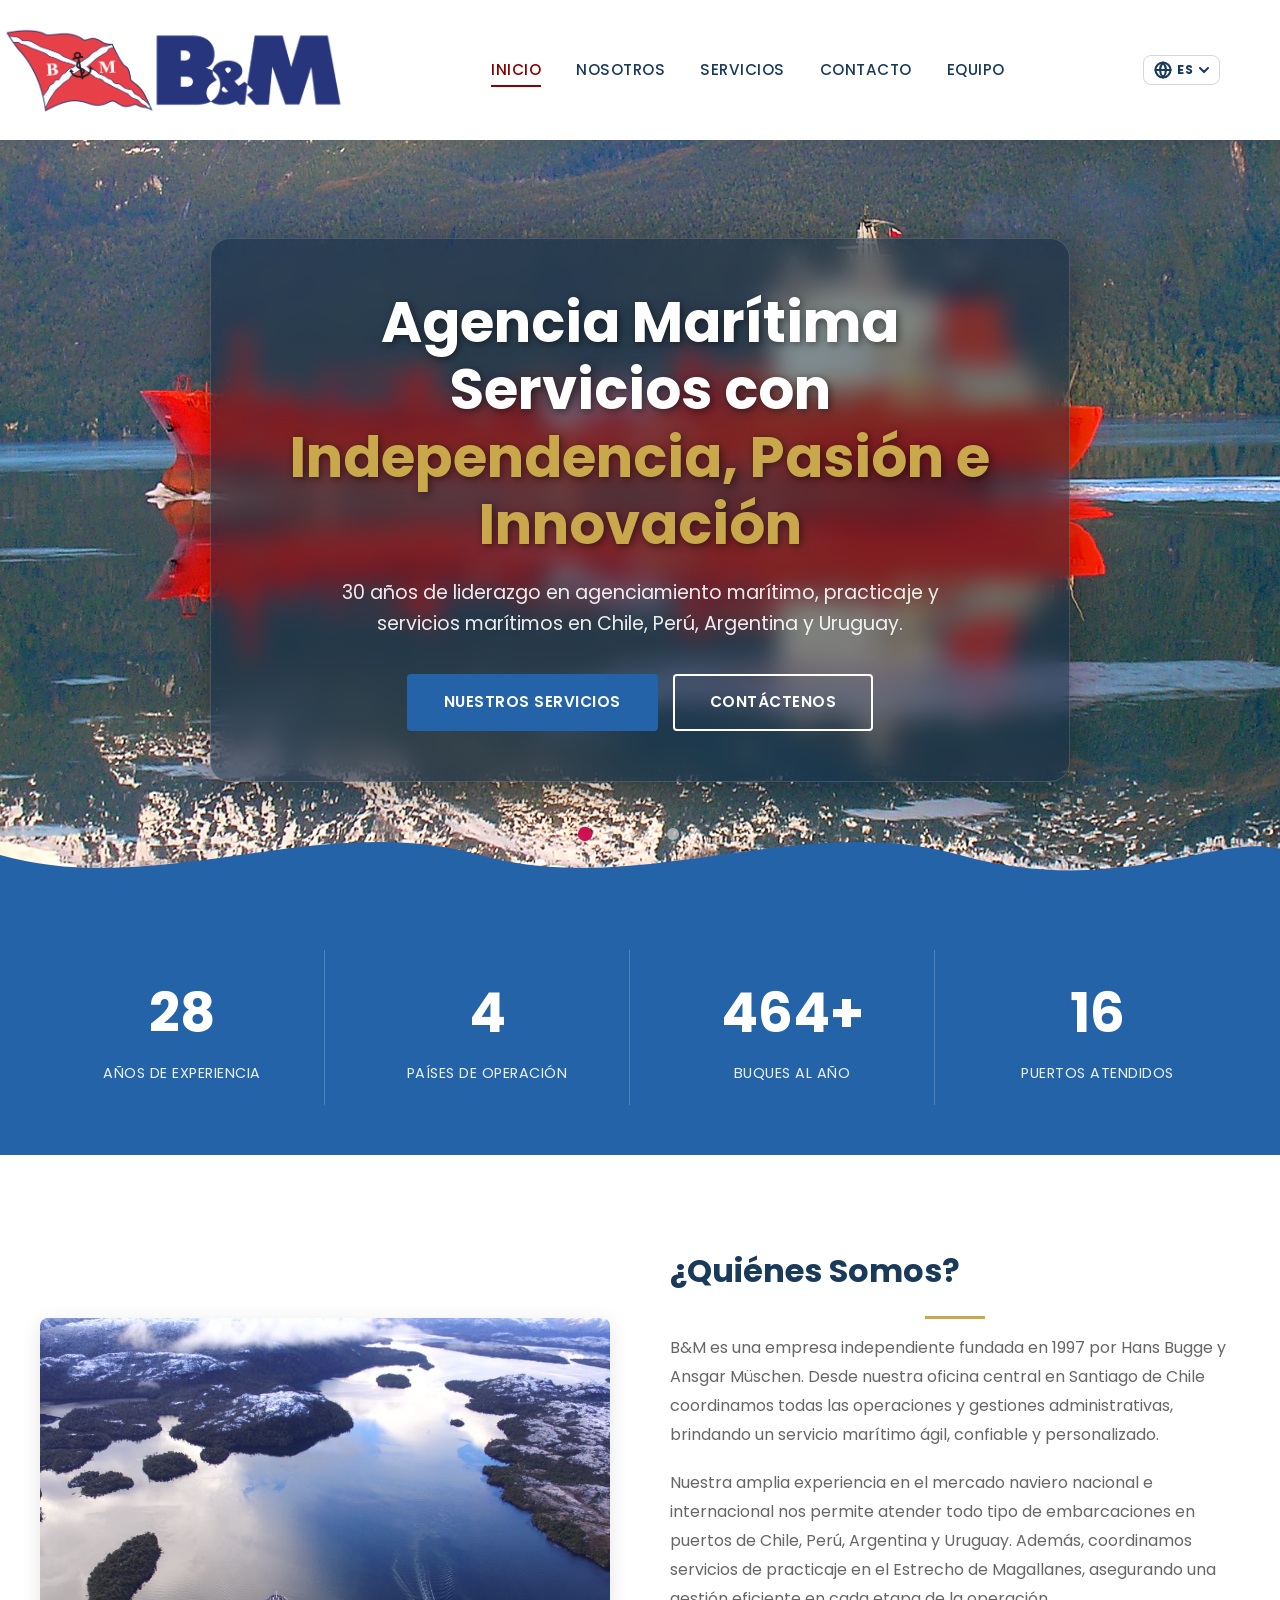
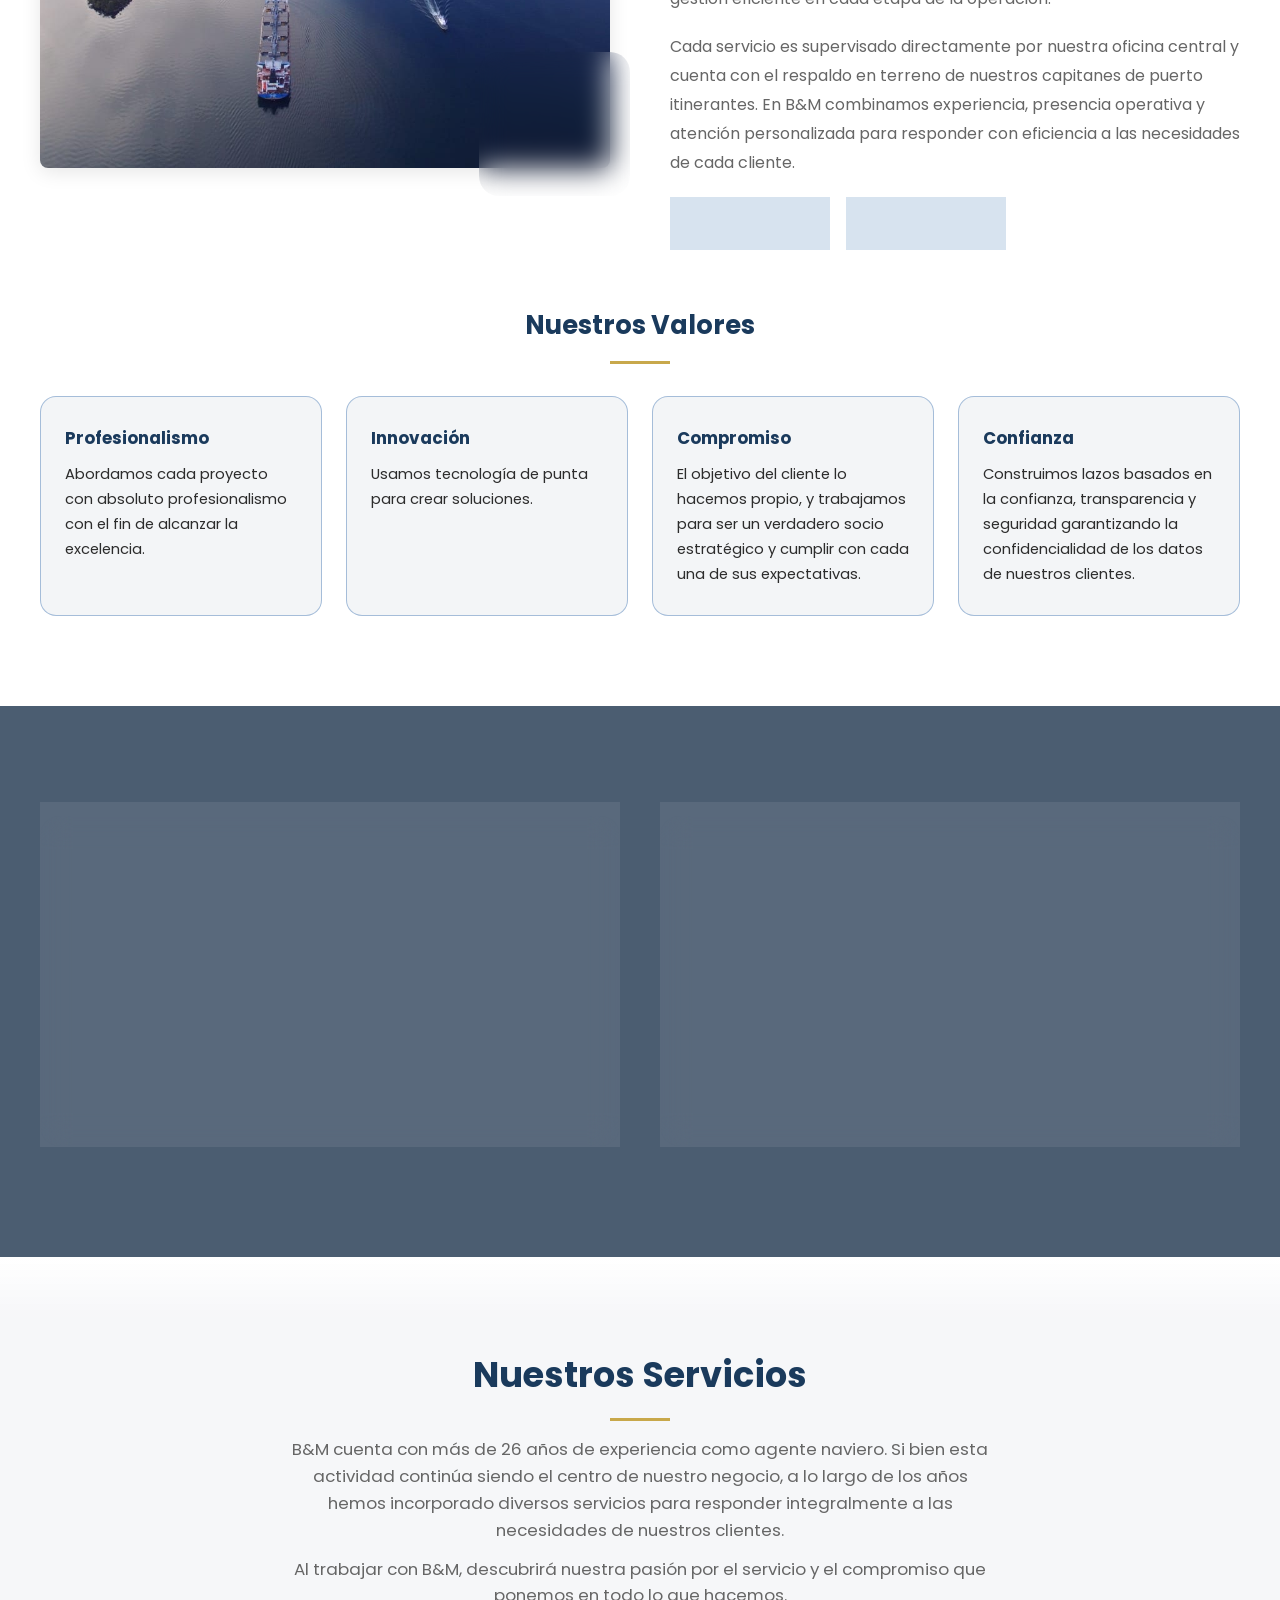
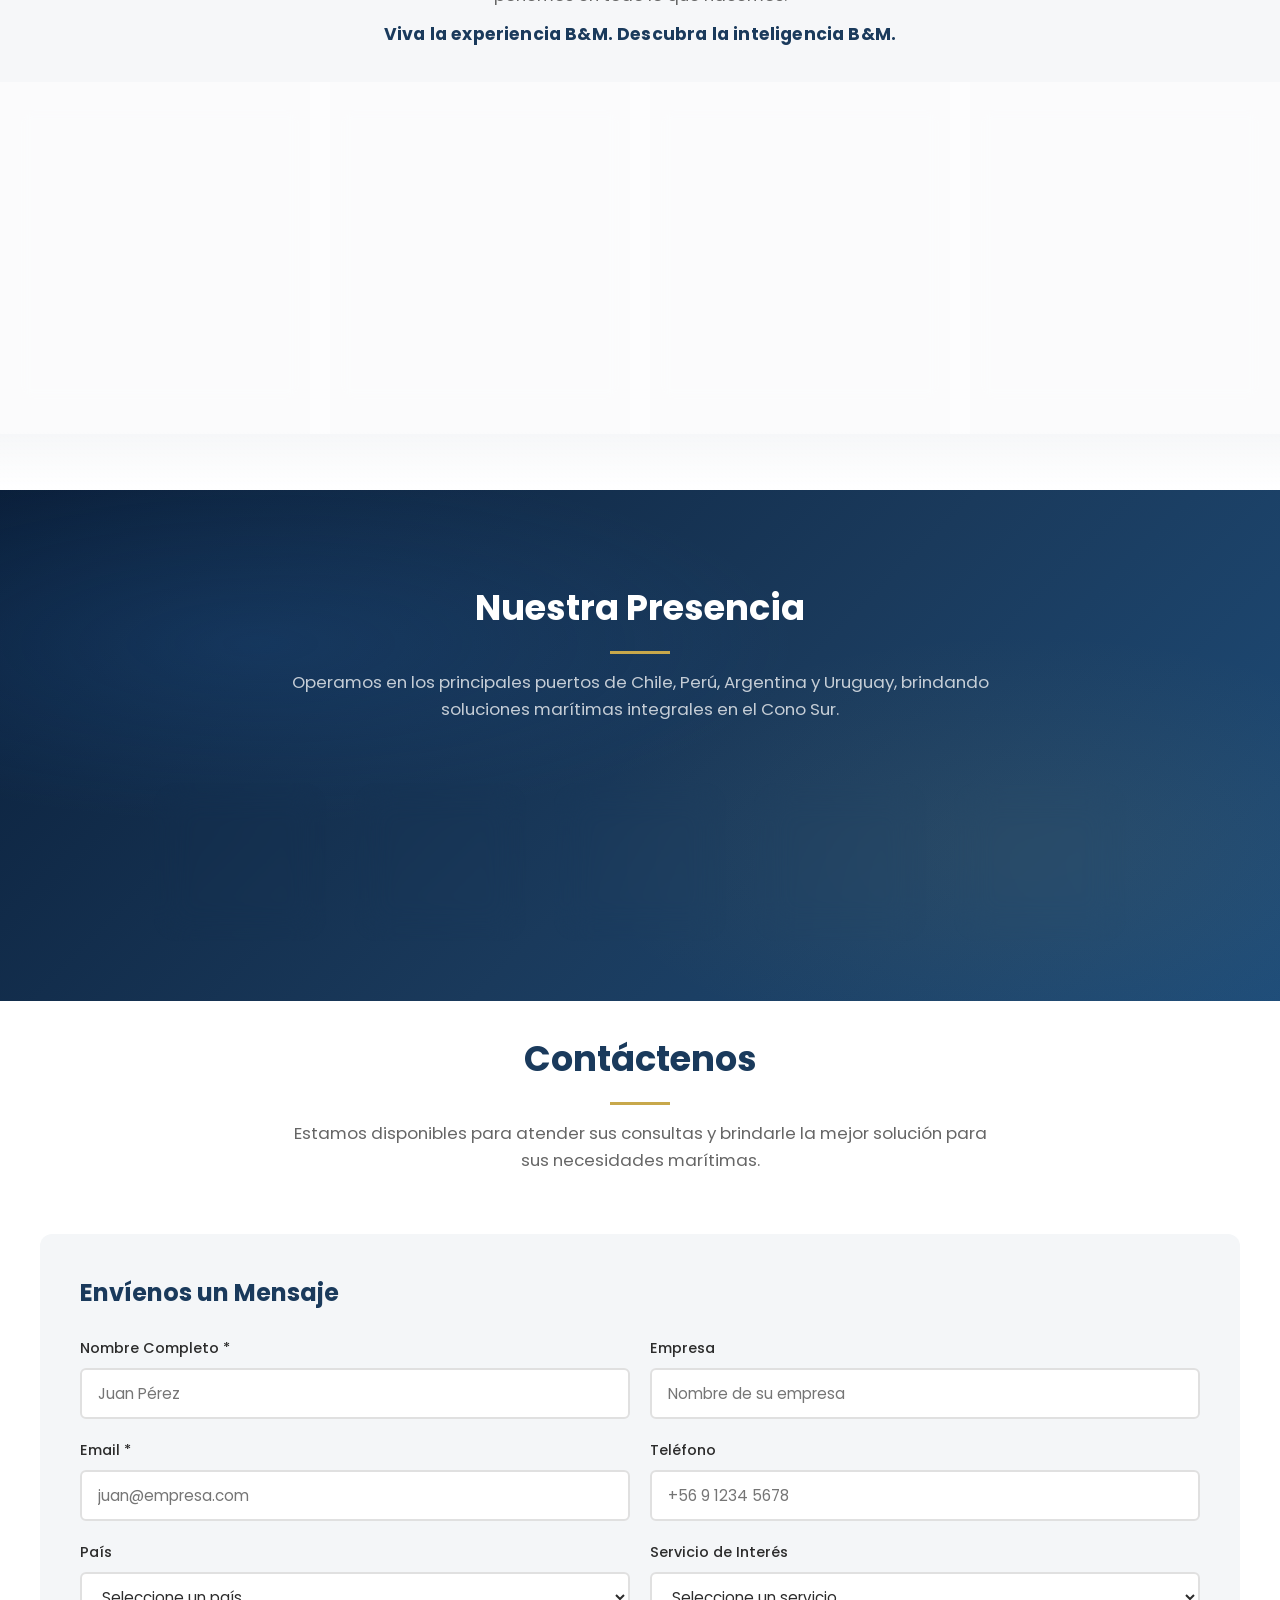
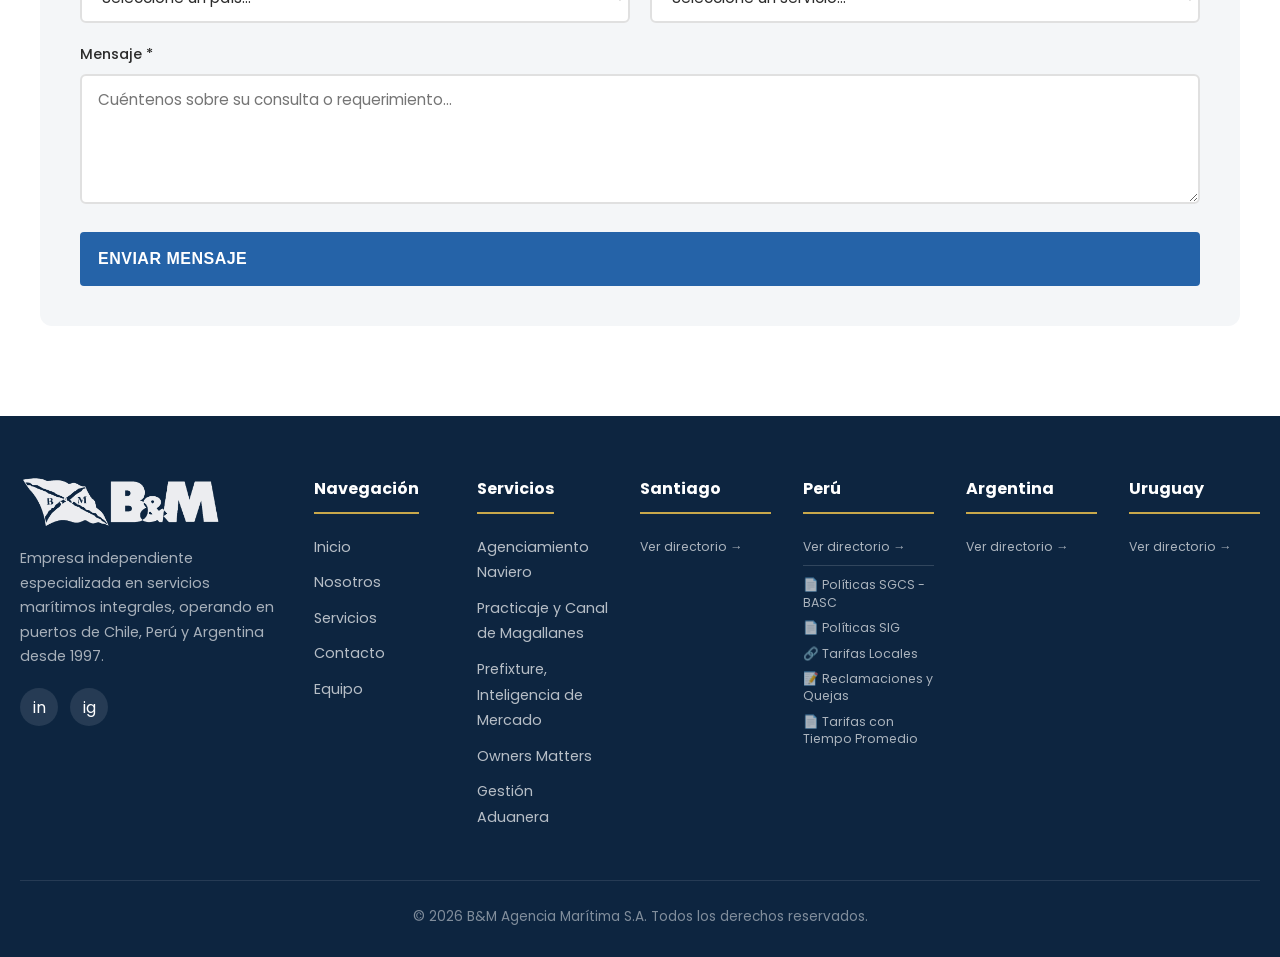
==== commit 23ace4f6: "Rediseño sección presencia, textos hero y limpieza general - Elimina sección Grupo Empresarial (hold" ====
--- a/index.html
+++ b/index.html
@@ -24,7 +24,7 @@
         <div class="nav-container">
 
             <a href="#inicio" class="logo">
-                <img src="LOGO_30años.png" alt="B&M Agencia Marítima" class="logo-img">
+                <img src="LOGO.png" alt="B&M Agencia Marítima" class="logo-img">
             </a>
 
             <nav id="nav-principal">
@@ -100,8 +100,8 @@
         </div>
 
         <div class="hero-contenido">
-            <h1 data-i18n="hero-titulo">Soluciones Marítimas de <span>Excelencia</span></h1>
-            <p data-i18n="hero-subtitulo">Líderes en agenciamiento naviero, practicaje y servicios marítimos en Chile, Perú, Argentina y Uruguay. Más de 27 años conectando el mundo por mar.</p>
+            <h1 data-i18n="hero-titulo">Agencia Marítima Servicios con <span>Independencia, Pasión e Innovación</span></h1>
+            <p data-i18n="hero-subtitulo">30 años de liderazgo en agenciamiento marítimo, practicaje y servicios marítimos en Chile, Perú, Argentina y Uruguay.</p>
             <div class="hero-botones">
                 <a href="#servicios" class="btn btn-primario" data-i18n="hero-btn1">Nuestros Servicios</a>
                 <a href="#contacto"  class="btn btn-secundario" data-i18n="hero-btn2">Contáctenos</a>
@@ -131,7 +131,7 @@
     <div class="estadisticas">
         <div class="estadisticas-grid">
             <div class="estadistica-item animar">
-                <span class="estadistica-numero" data-objetivo="27" data-sufijo="+">27+</span>
+                <span class="estadistica-numero" data-objetivo="30" data-sufijo="">30</span>
                 <span class="estadistica-label" data-i18n="stat1-label">Años de Experiencia</span>
             </div>
             <div class="estadistica-item animar">
@@ -277,53 +277,26 @@
                 <div class="linea-decorativa"></div>
                 <p data-i18n="presencia-desc">Operamos en los principales puertos de Chile, Perú, Argentina y Uruguay, brindando soluciones marítimas integrales en el Cono Sur.</p>
             </div>
-            <div id="mapa-presencia" class="animar">
-                <div class="mapa-img-wrapper">
-                    <img src="MAPA.png" alt="Presencia en Sudamérica" class="mapa-img-base">
-
-                    <div class="marker-img" data-pais="peru" style="left:35.64%;top:54.16%">
-                        <div class="marker-presencia">
-                            <div class="marker-pulse"></div>
-                            <div class="marker-pulse marker-pulse-2"></div>
-                            <div class="marker-dot"><span class="marker-x">✕</span></div>
-                            <div class="marker-label">Perú</div>
-                        </div>
-                    </div>
-
-                    <div class="marker-img" data-pais="chile" style="left:42.23%;top:76.67%">
-                        <div class="marker-presencia">
-                            <div class="marker-pulse"></div>
-                            <div class="marker-pulse marker-pulse-2"></div>
-                            <div class="marker-dot"><span class="marker-x">✕</span></div>
-                            <div class="marker-label">Chile</div>
-                        </div>
-                    </div>
-
-                    <div class="marker-img" data-pais="argentina" style="left:50.02%;top:81.29%">
-                        <div class="marker-presencia">
-                            <div class="marker-pulse"></div>
-                            <div class="marker-pulse marker-pulse-2"></div>
-                            <div class="marker-dot"><span class="marker-x">✕</span></div>
-                            <div class="marker-label">Argentina</div>
-                        </div>
-                    </div>
-
-                    <div class="marker-img" data-pais="uruguay" style="left:51.39%;top:77.98%">
-                        <div class="marker-presencia">
-                            <div class="marker-pulse"></div>
-                            <div class="marker-pulse marker-pulse-2"></div>
-                            <div class="marker-dot"><span class="marker-x">✕</span></div>
-                            <div class="marker-label">Uruguay</div>
-                        </div>
-                    </div>
-                </div>
-            </div>
-
-            <!-- Popup mapa — mismo diseño que modales de servicios -->
-            <div class="modal-overlay" id="popup-mapa-overlay">
-                <div class="modal-caja popup-mapa-caja">
-                    <button class="modal-cerrar" id="popup-mapa-close">✕</button>
-                    <div id="popup-mapa-contenido"></div>
+            <div class="presencia-paises animar">
+                <div class="pais-caja">
+                    <img src="img/Chile.png" alt="Bandera de Chile" class="pais-bandera">
+                    <p class="pais-nombre">Chile</p>
+                </div>
+                <div class="pais-caja">
+                    <img src="img/Peru.png" alt="Bandera de Perú" class="pais-bandera">
+                    <p class="pais-nombre">Perú</p>
+                </div>
+                <div class="pais-caja">
+                    <img src="img/Argentina.png" alt="Bandera de Argentina" class="pais-bandera">
+                    <p class="pais-nombre">Argentina</p>
+                </div>
+                <div class="pais-caja">
+                    <img src="img/Uruguay.png" alt="Bandera de Uruguay" class="pais-bandera">
+                    <p class="pais-nombre">Uruguay</p>
+                </div>
+                <div class="pais-caja">
+                    <img src="img/España.png" alt="Bandera de España" class="pais-bandera">
+                    <p class="pais-nombre">España</p>
                 </div>
             </div>
         </div>
@@ -390,104 +363,6 @@
         </div>
     </section>
 
-
-    <!-- ENCABEZADO HOLDING -->
-    <div class="holding-header">
-        <p class="holding-header__eyebrow" data-i18n="holding_eyebrow">Grupo Empresarial</p>
-        <h2 class="holding-header__title" data-i18n="holding_title">Parte del Grupo B&amp;M</h2>
-        <p class="holding-header__desc" data-i18n="holding_desc">B&amp;M Agencia Marítima integra un grupo de empresas especializadas que operan de forma coordinada para ofrecer soluciones integrales en logística, comercio y servicios marítimos.</p>
-    </div>
-
-    <!-- OLA SEPARADORA -->
-    <div class="holding-ola">
-        <svg viewBox="0 0 2880 50" preserveAspectRatio="none" xmlns="http://www.w3.org/2000/svg">
-            <path d="M0,25 C120,45 240,5 360,25 C480,45 600,5 720,25 C840,45 960,5 1080,25 C1200,45 1320,5 1440,25 C1560,45 1680,5 1800,25 C1920,45 2040,5 2160,25 C2280,45 2400,5 2520,25 C2640,45 2760,5 2880,25" fill="none" stroke="#ffffff" stroke-width="2.8" stroke-linecap="round"/>
-        </svg>
-    </div>
-
-    <!-- CARRUSEL HOLDING -->
-    <section class="holding-strip">
-        <div class="holding-track-wrapper">
-            <div class="holding-track">
-                <!-- Set 1 -->
-                <div class="holding-item" data-tip="B&M Business Support">
-                    <img src="Holding/1.png" alt="B&M Business Support" class="holding-logo">
-                </div>
-                <div class="holding-item" data-tip="Fruzty">
-                    <img src="Holding/2.png" alt="Fruzty" class="holding-logo">
-                </div>
-                <div class="holding-item" data-tip="Agencia MIH">
-                    <img src="Holding/3.png" alt="Agencia MIH" class="holding-logo">
-                </div>
-                <div class="holding-item" data-tip="BM Logistics">
-                    <img src="Holding/4.png" alt="BM Logistics" class="holding-logo">
-                </div>
-                <div class="holding-item" data-tip="Inversiones Ostro">
-                    <img src="Holding/5.png" alt="Inversiones Ostro" class="holding-logo holding-logo--grande">
-                </div>
-                <div class="holding-item" data-tip="Servicios Marítimos Portuarios">
-                    <img src="Holding/6.png" alt="Servicios Marítimos Portuarios" class="holding-logo">
-                </div>
-                <!-- Set 2 -->
-                <div class="holding-item" data-tip="B&M Business Support" aria-hidden="true">
-                    <img src="Holding/1.png" alt="" class="holding-logo">
-                </div>
-                <div class="holding-item" data-tip="Fruzty" aria-hidden="true">
-                    <img src="Holding/2.png" alt="" class="holding-logo">
-                </div>
-                <div class="holding-item" data-tip="Agencia MIH" aria-hidden="true">
-                    <img src="Holding/3.png" alt="" class="holding-logo">
-                </div>
-                <div class="holding-item" data-tip="BM Logistics" aria-hidden="true">
-                    <img src="Holding/4.png" alt="" class="holding-logo">
-                </div>
-                <div class="holding-item" data-tip="Inversiones Ostro" aria-hidden="true">
-                    <img src="Holding/5.png" alt="" class="holding-logo holding-logo--grande">
-                </div>
-                <div class="holding-item" data-tip="Servicios Marítimos Portuarios" aria-hidden="true">
-                    <img src="Holding/6.png" alt="" class="holding-logo">
-                </div>
-                <!-- Set 3 -->
-                <div class="holding-item" data-tip="B&M Business Support" aria-hidden="true">
-                    <img src="Holding/1.png" alt="" class="holding-logo">
-                </div>
-                <div class="holding-item" data-tip="Fruzty" aria-hidden="true">
-                    <img src="Holding/2.png" alt="" class="holding-logo">
-                </div>
-                <div class="holding-item" data-tip="Agencia MIH" aria-hidden="true">
-                    <img src="Holding/3.png" alt="" class="holding-logo">
-                </div>
-                <div class="holding-item" data-tip="BM Logistics" aria-hidden="true">
-                    <img src="Holding/4.png" alt="" class="holding-logo">
-                </div>
-                <div class="holding-item" data-tip="Inversiones Ostro" aria-hidden="true">
-                    <img src="Holding/5.png" alt="" class="holding-logo holding-logo--grande">
-                </div>
-                <div class="holding-item" data-tip="Servicios Marítimos Portuarios" aria-hidden="true">
-                    <img src="Holding/6.png" alt="" class="holding-logo">
-                </div>
-                <!-- Set 4 -->
-                <div class="holding-item" data-tip="B&M Business Support" aria-hidden="true">
-                    <img src="Holding/1.png" alt="" class="holding-logo">
-                </div>
-                <div class="holding-item" data-tip="Fruzty" aria-hidden="true">
-                    <img src="Holding/2.png" alt="" class="holding-logo">
-                </div>
-                <div class="holding-item" data-tip="Agencia MIH" aria-hidden="true">
-                    <img src="Holding/3.png" alt="" class="holding-logo">
-                </div>
-                <div class="holding-item" data-tip="BM Logistics" aria-hidden="true">
-                    <img src="Holding/4.png" alt="" class="holding-logo">
-                </div>
-                <div class="holding-item" data-tip="Inversiones Ostro" aria-hidden="true">
-                    <img src="Holding/5.png" alt="" class="holding-logo holding-logo--grande">
-                </div>
-                <div class="holding-item" data-tip="Servicios Marítimos Portuarios" aria-hidden="true">
-                    <img src="Holding/6.png" alt="" class="holding-logo">
-                </div>
-            </div>
-        </div>
-    </section>
 
     <!-- FOOTER -->
     <footer>
--- a/css/styles.css
+++ b/css/styles.css
@@ -586,6 +586,21 @@
     display: block;
 }
 
+@keyframes arcoiris {
+    0%   { color: #ff3333; text-shadow: 0 0 14px rgba(255,51,51,0.7); }
+    14%  { color: #ff8800; text-shadow: 0 0 14px rgba(255,136,0,0.7); }
+    28%  { color: #ffe000; text-shadow: 0 0 14px rgba(255,224,0,0.7); }
+    42%  { color: #22cc55; text-shadow: 0 0 14px rgba(34,204,85,0.7); }
+    57%  { color: #00aaff; text-shadow: 0 0 14px rgba(0,170,255,0.7); }
+    71%  { color: #8844ee; text-shadow: 0 0 14px rgba(136,68,238,0.7); }
+    85%  { color: #ff44cc; text-shadow: 0 0 14px rgba(255,68,204,0.7); }
+    100% { color: #ff3333; text-shadow: 0 0 14px rgba(255,51,51,0.7); }
+}
+
+.estadistica-arcoiris {
+    animation: arcoiris 0.45s linear infinite;
+}
+
 .estadistica-label {
     font-size: 0.9rem;
     opacity: 0.9;
@@ -956,213 +971,95 @@
    SECCIÓN NUESTRA PRESENCIA
    ============================================================ */
 #presencia {
-    background-color: #ffffff;
-    padding-bottom: 30px;
-}
-
-#mapa-presencia {
-    margin-top: 40px;
+    background: linear-gradient(135deg, #0a1f3a 0%, #1a3a5c 55%, #1e4d7a 100%);
+    padding-bottom: 60px;
+    position: relative;
+    overflow: hidden;
+}
+
+#presencia::before {
+    content: '';
+    position: absolute;
+    inset: 0;
+    background:
+        radial-gradient(ellipse 60% 50% at 20% 30%, rgba(37,99,168,0.22) 0%, transparent 70%),
+        radial-gradient(ellipse 50% 60% at 80% 70%, rgba(200,168,75,0.08) 0%, transparent 70%);
+    pointer-events: none;
+}
+
+#presencia .seccion-titulo h2 {
+    color: #ffffff;
+}
+
+#presencia .seccion-titulo p {
+    color: rgba(255, 255, 255, 0.75);
+}
+
+#presencia .linea-decorativa {
+    background: var(--color-acento);
+}
+
+.presencia-paises {
     display: flex;
     justify-content: center;
-}
-
-.mapa-img-wrapper {
+    gap: 28px;
+    flex-wrap: wrap;
+    margin-top: 48px;
     position: relative;
-    display: inline-block;
-    max-width: 100%;
-}
-
-.mapa-img-base {
-    max-width: 1100px;
-    width: 100%;
-    display: block;
-}
-
-.marker-img {
-    position: absolute;
-    transform: translate(-50%, -50%);
-    cursor: pointer;
-    z-index: 10;
-}
-
-/* Popup mapa — tamaño específico dentro del modal genérico */
-.popup-mapa-caja {
-    max-width: 520px;
-    padding: 40px 36px 36px;
-    max-height: 82vh;
-    overflow: hidden;
+    z-index: 1;
+}
+
+.pais-caja {
     display: flex;
     flex-direction: column;
-}
-
-#popup-mapa-contenido {
-    flex: 1;
-    min-height: 0;
-    display: flex;
-    flex-direction: column;
-    overflow: hidden;
-}
-
-.popup-chile-header {
-    font-family: 'Poppins', sans-serif;
-    font-size: 0.97rem;
-    font-weight: 700;
-    letter-spacing: 0.07em;
-    text-transform: uppercase;
-    color: var(--color-acento);
-    padding-bottom: 10px;
-    margin-bottom: 12px;
-    border-bottom: 2px solid rgba(200, 168, 75, 0.35);
-}
-
-.popup-chile-scroll {
-    flex: 1;
-    overflow-y: auto;
-    scrollbar-width: thin;
-    scrollbar-color: rgba(255,255,255,0.25) transparent;
-}
-
-.popup-chile-scroll::-webkit-scrollbar { width: 4px; }
-.popup-chile-scroll::-webkit-scrollbar-thumb {
-    background: rgba(255,255,255,0.25);
-    border-radius: 2px;
-}
-
-.popup-chile-list {
-    padding: 2px 0;
-}
-
-.popup-chile-office {
-    padding: 9px 0;
-    border-bottom: 1px solid rgba(255, 255, 255, 0.1);
-}
-
-.popup-chile-office:last-child {
-    border-bottom: none;
-}
-
-.popup-chile-office-name {
-    font-family: 'Poppins', sans-serif;
-    font-size: 0.87rem;
+    align-items: center;
+    justify-content: center;
+    width: 172px;
+    height: 158px;
+    background: rgba(255, 255, 255, 0.10);
+    backdrop-filter: blur(18px);
+    -webkit-backdrop-filter: blur(18px);
+    border: 1px solid rgba(255, 255, 255, 0.28);
+    border-radius: 22px;
+    box-shadow:
+        0 8px 32px rgba(0, 0, 0, 0.28),
+        inset 0 1px 0 rgba(255, 255, 255, 0.20);
+    gap: 14px;
+    transition: transform 0.3s ease, background 0.3s ease, box-shadow 0.3s ease;
+    cursor: default;
+}
+
+.pais-caja:hover {
+    transform: translateY(-8px) scale(1.04);
+    background: rgba(255, 255, 255, 0.18);
+    box-shadow:
+        0 20px 50px rgba(0, 0, 0, 0.35),
+        inset 0 1px 0 rgba(255, 255, 255, 0.35);
+    border-color: rgba(255, 255, 255, 0.45);
+}
+
+.pais-bandera {
+    width: 100px;
+    height: 66px;
+    object-fit: cover;
+    border-radius: 8px;
+    box-shadow: 0 4px 14px rgba(0, 0, 0, 0.40);
+    transition: transform 0.3s ease, box-shadow 0.3s ease;
+}
+
+.pais-caja:hover .pais-bandera {
+    transform: scale(1.08);
+    box-shadow: 0 8px 22px rgba(0, 0, 0, 0.50);
+}
+
+.pais-nombre {
+    font-size: 0.82rem;
     font-weight: 700;
     color: #ffffff;
+    margin: 0;
+    letter-spacing: 0.10em;
     text-transform: uppercase;
-    letter-spacing: 0.05em;
-    margin-bottom: 4px;
-}
-
-.popup-chile-office-email {
-    font-family: 'Poppins', sans-serif;
-    font-size: 0.85rem;
-    color: rgba(255, 255, 255, 0.75);
-    margin-bottom: 2px;
-}
-
-.popup-chile-office-agent {
-    font-family: 'Poppins', sans-serif;
-    font-size: 0.84rem;
-    color: rgba(255, 255, 255, 0.55);
-}
-
-.popup-email-link {
-    color: var(--color-acento);
-    text-decoration: none;
-    transition: opacity 0.2s;
-}
-.popup-email-link:hover {
-    opacity: 0.75;
-    text-decoration: underline;
-}
-
-/* Marcadores pulsantes del mapa de presencia */
-.marker-presencia {
-    position: relative;
-    width: 18px;
-    height: 18px;
-}
-
-.marker-dot {
-    position: absolute;
-    top: 0; left: 0;
-    width: 18px;
-    height: 18px;
-    background: #8b0000;
-    border: 2.5px solid #ffffff;
-    border-radius: 50%;
-    box-shadow: 0 2px 8px rgba(0, 0, 0, 0.35);
-    z-index: 2;
-    display: flex;
-    align-items: center;
-    justify-content: center;
-}
-
-.marker-x {
-    color: rgba(255, 255, 255, 0.92);
-    font-size: 8px;
-    font-weight: 900;
-    line-height: 1;
-    font-family: 'Poppins', sans-serif;
-    pointer-events: none;
-    display: block;
-}
-
-.marker-presencia.seleccionado .marker-x {
-    animation: marker-x-spin 0.5s cubic-bezier(0.36, 0.07, 0.19, 0.97);
-}
-
-@keyframes marker-x-spin {
-    0%   { transform: scale(1)   rotate(0deg); }
-    30%  { transform: scale(1.8) rotate(120deg); }
-    60%  { transform: scale(1.5) rotate(260deg); }
-    100% { transform: scale(1)   rotate(360deg); }
-}
-
-.marker-pulse {
-    position: absolute;
-    top: 50%;
-    left: 50%;
-    transform: translate(-50%, -50%);
-    width: 18px;
-    height: 18px;
-    background: rgba(139, 0, 0, 0.35);
-    border-radius: 50%;
-    animation: pulse-presencia 2.2s ease-out infinite;
-    z-index: 1;
-}
-
-.marker-pulse-2 {
-    animation-delay: 0.7s;
-}
-
-@keyframes pulse-presencia {
-    0%   { transform: translate(-50%, -50%) scale(1);   opacity: 0.7; }
-    100% { transform: translate(-50%, -50%) scale(4.2); opacity: 0; }
-}
-
-.marker-label {
-    position: absolute;
-    bottom: calc(100% + 6px);
-    left: 50%;
-    transform: translateX(-50%);
-    background: var(--color-primario);
-    color: #fff;
-    font-size: 0.68rem;
-    font-weight: 700;
-    padding: 3px 8px;
-    border-radius: 4px;
-    box-shadow: 0 2px 8px rgba(0, 0, 0, 0.25);
-    white-space: nowrap;
-    font-family: 'Poppins', sans-serif;
-    letter-spacing: 0.04em;
-    text-transform: uppercase;
-    pointer-events: none;
-    opacity: 0;
-    transition: opacity 0.18s ease, transform 0.18s ease;
-    transform: translateX(-50%) translateY(4px);
-}
-.marker-img:hover .marker-label {
-    opacity: 1;
-    transform: translateX(-50%) translateY(0);
+    text-shadow: 0 1px 6px rgba(0, 0, 0, 0.4);
 }
 
 /* ============================================================
@@ -2096,137 +1993,6 @@
     }
 }
 
-/* ── ENCABEZADO HOLDING ── */
-.holding-header {
-    background: #f4f6f8;
-    text-align: center;
-    padding: 48px 20px 48px;
-    border-top: 1px solid rgba(0,0,0,0.07);
-}
-
-.holding-ola {
-    background: #f4f6f8;
-    line-height: 0;
-    overflow: hidden;
-}
-.holding-ola svg {
-    display: block;
-    width: 200%;
-    height: 50px;
-    animation: olaScroll 20s linear infinite;
-}
-
-@keyframes olaScroll {
-    from { transform: translateX(-50%); }
-    to   { transform: translateX(0); }
-}
-.holding-header__eyebrow {
-    font-size: 0.78rem;
-    font-weight: 600;
-    letter-spacing: 0.12em;
-    text-transform: uppercase;
-    color: #cc1155;
-    margin-bottom: 8px;
-}
-.holding-header__title {
-    font-size: 1.9rem;
-    font-weight: 700;
-    color: var(--color-primario);
-    margin-bottom: 12px;
-}
-.holding-header__desc {
-    font-size: 1rem;
-    color: #4a5568;
-    max-width: 640px;
-    margin: 0 auto;
-    line-height: 1.65;
-}
-
-/* ── CARRUSEL HOLDING ── */
-.holding-strip {
-    background: #f4f6f8;
-    padding: 32px 0;
-    overflow: hidden;
-    border-bottom: 1px solid rgba(0,0,0,0.07);
-}
-
-.holding-track-wrapper {
-    overflow: hidden;
-    width: 100%;
-    -webkit-mask-image: linear-gradient(to right, transparent 0%, black 14%, black 86%, transparent 100%);
-    mask-image: linear-gradient(to right, transparent 0%, black 14%, black 86%, transparent 100%);
-}
-
-.holding-track {
-    display: flex;
-    align-items: center;
-    width: max-content;
-    animation: holdingScroll 28s linear infinite;
-    will-change: transform;
-    backface-visibility: hidden;
-    -webkit-backface-visibility: hidden;
-}
-
-.holding-track:hover { animation-play-state: paused; }
-
-.holding-item {
-    position: relative;
-    display: flex;
-    align-items: center;
-    flex-shrink: 0;
-    margin-right: 80px;
-}
-
-#holding-tipbox {
-    position: fixed;
-    background: rgba(26, 58, 92, 0.55);
-    backdrop-filter: blur(10px);
-    -webkit-backdrop-filter: blur(10px);
-    border: 1px solid rgba(255, 255, 255, 0.25);
-    color: #fff;
-    font-size: 0.75rem;
-    font-weight: 600;
-    letter-spacing: 0.03em;
-    white-space: nowrap;
-    padding: 6px 16px;
-    border-radius: 20px;
-    pointer-events: none;
-    opacity: 0;
-    transition: opacity 0.18s;
-    transform: translate(-50%, -130%);
-    z-index: 9999;
-}
-
-#holding-tipbox.visible {
-    opacity: 1;
-}
-
-.holding-logo {
-    height: 56px;
-    width: auto;
-    object-fit: contain;
-    filter: grayscale(30%);
-    opacity: 0.85;
-    transition: filter 0.3s, opacity 0.3s, transform 0.3s;
-    flex-shrink: 0;
-    will-change: transform;
-}
-
-.holding-logo:hover {
-    filter: grayscale(0%);
-    opacity: 1;
-    transform: scale(1.07);
-}
-
-.holding-logo--grande {
-    height: 90px;
-}
-
-@keyframes holdingScroll {
-    from { transform: translate3d(0, 0, 0); }
-    to   { transform: translate3d(-25%, 0, 0); }
-}
-
 /* ========================================
    MODAL EQUIPO
    ======================================== */
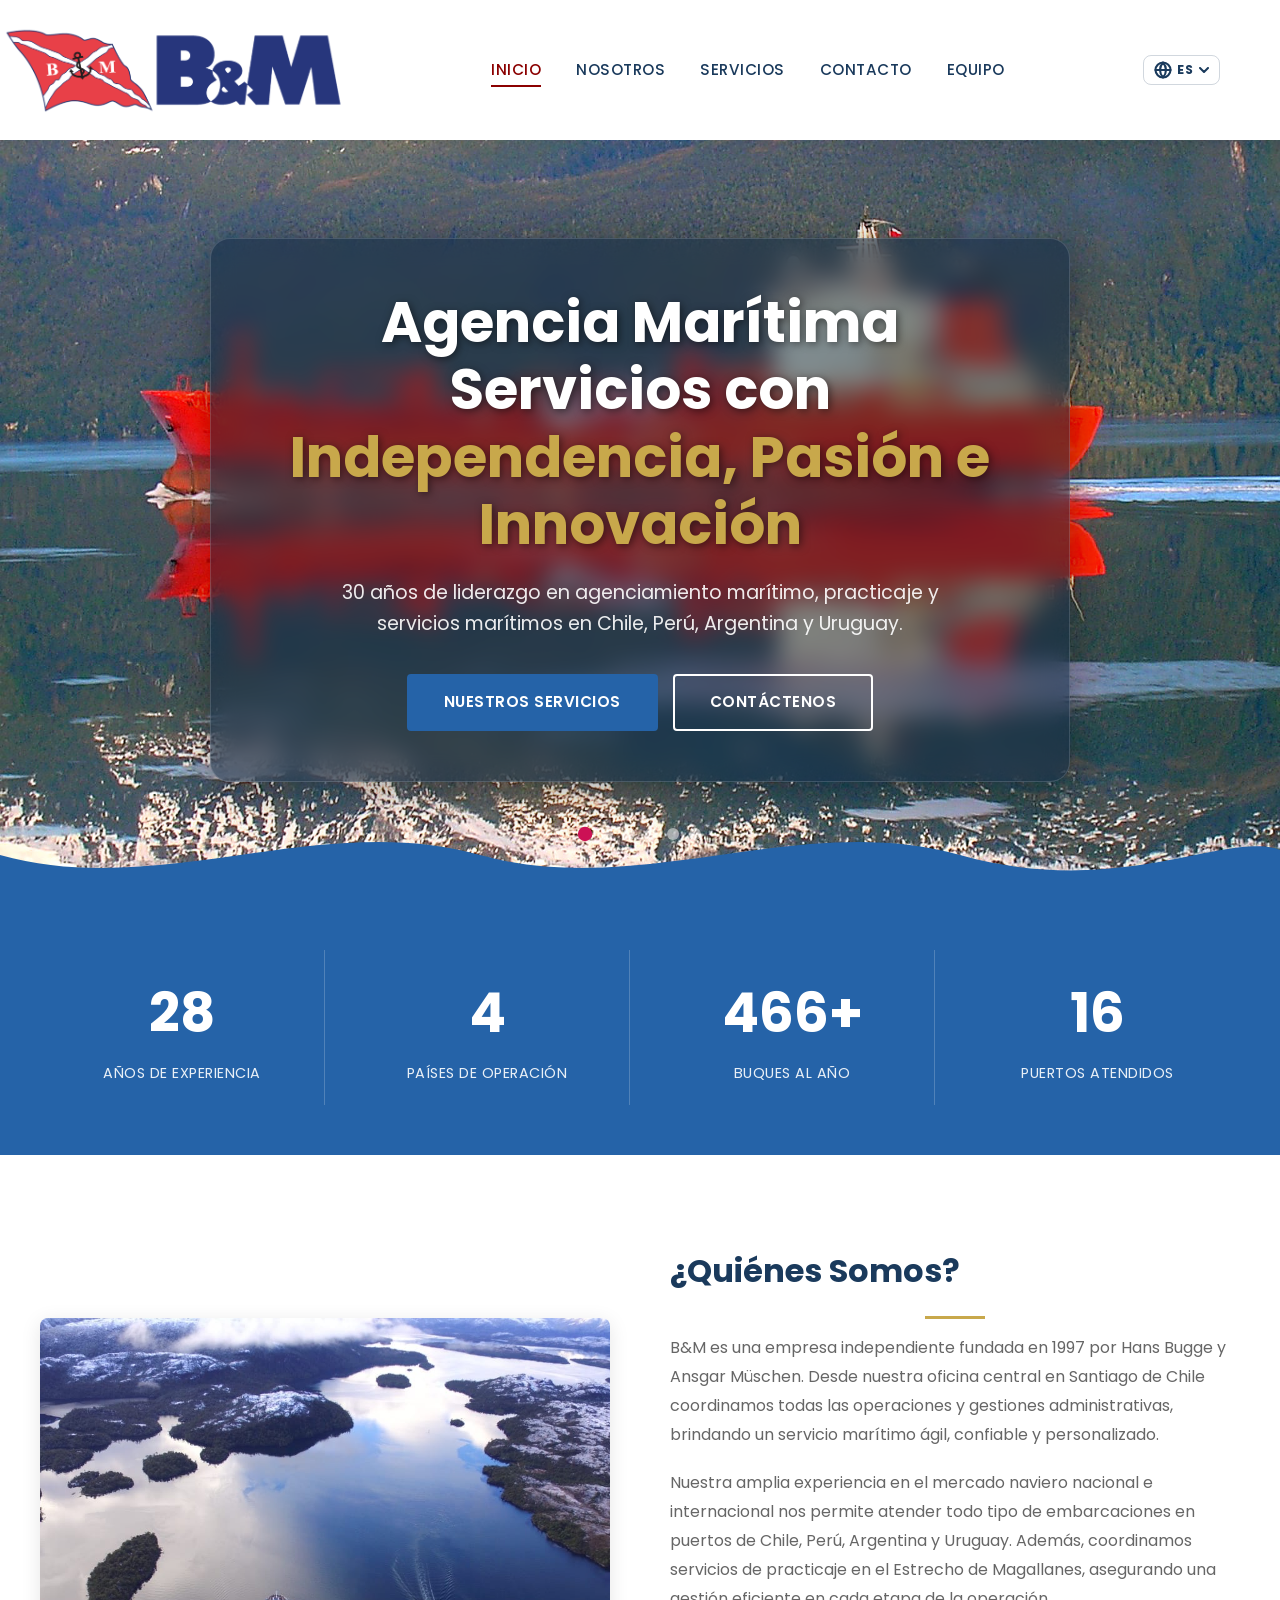
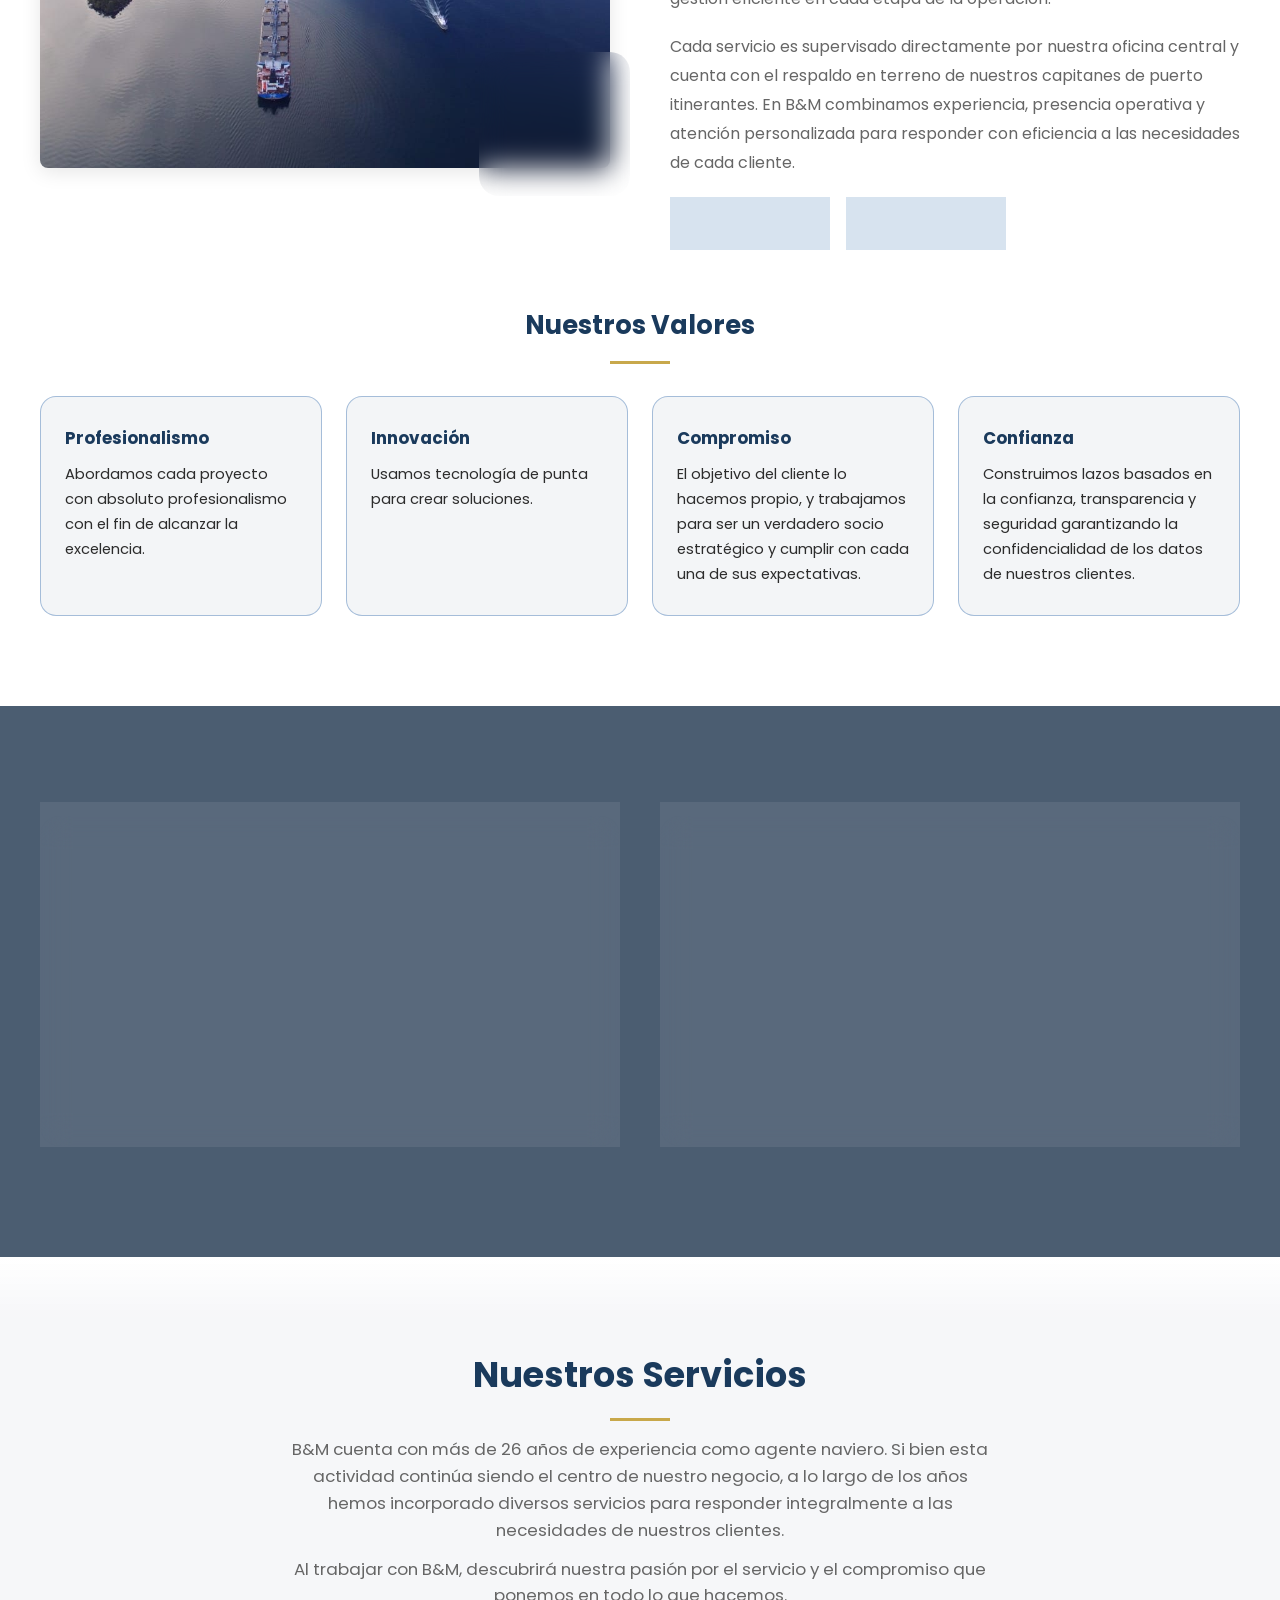
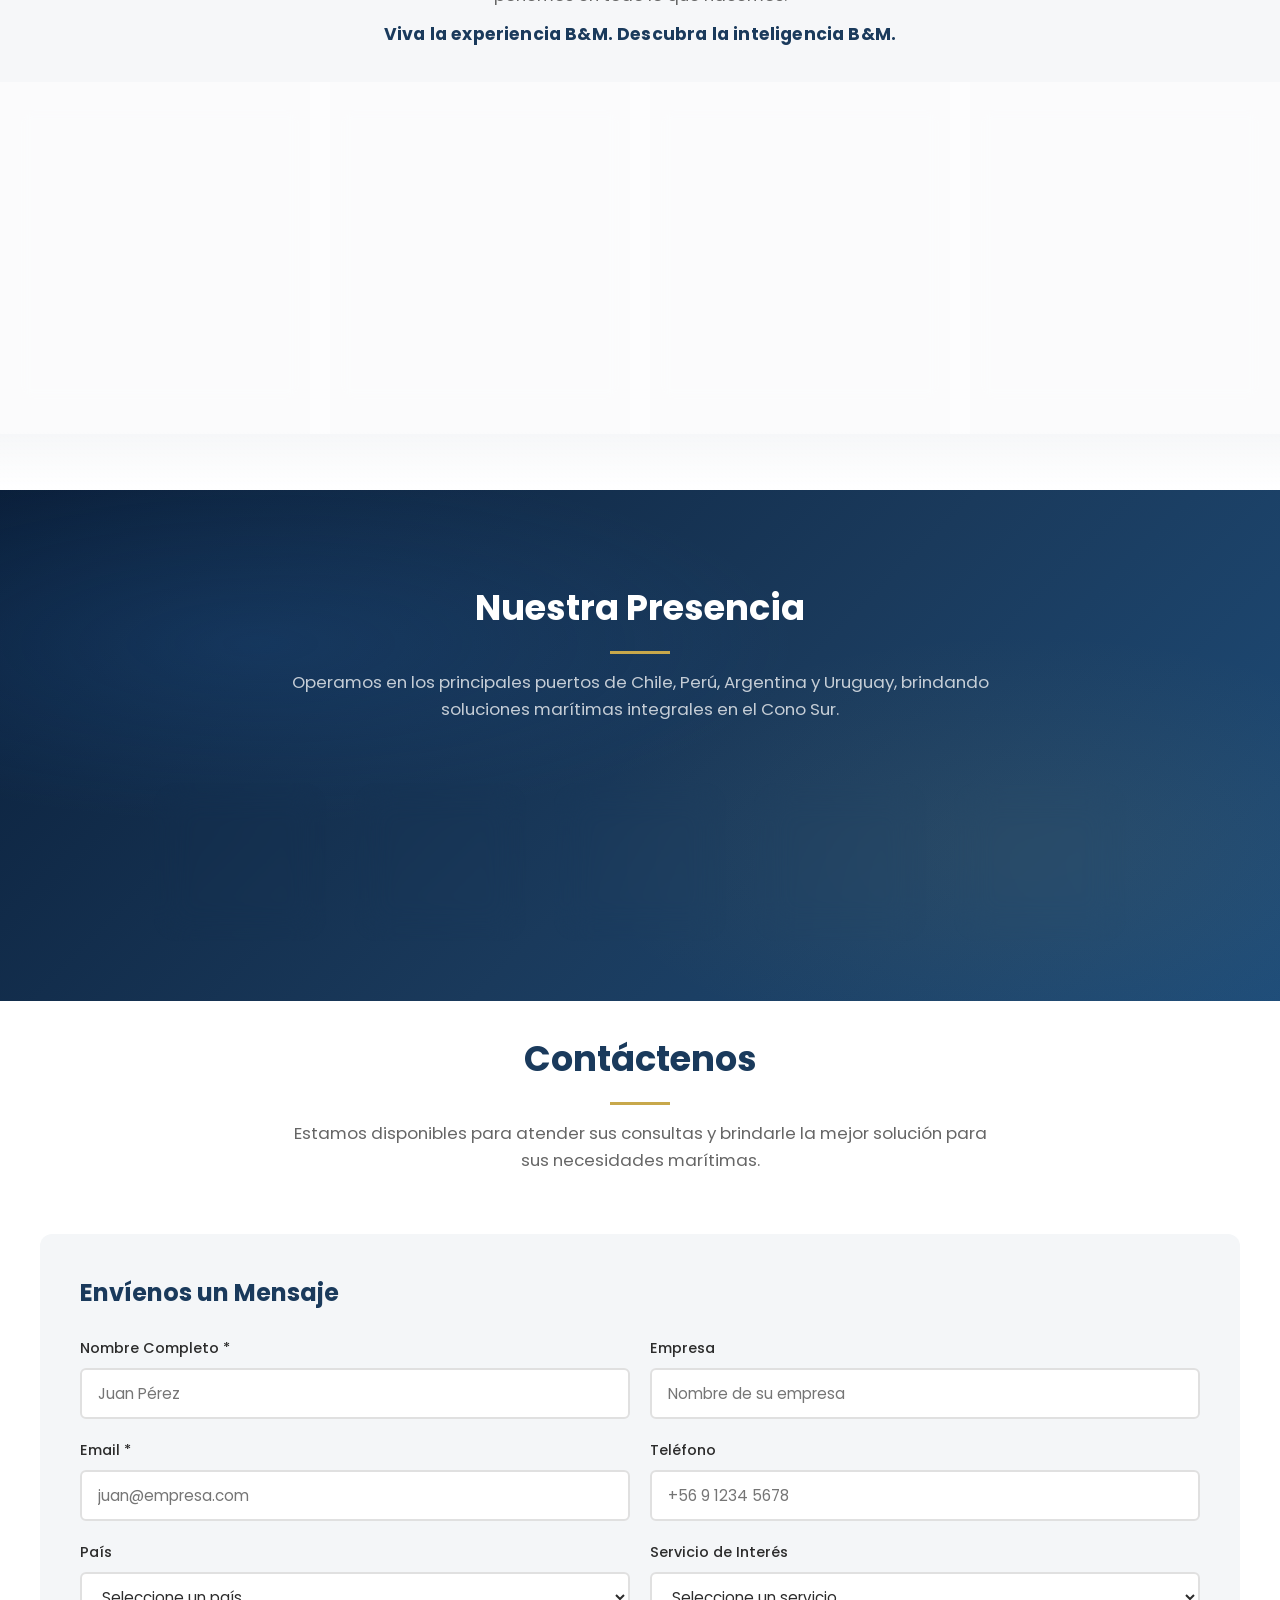
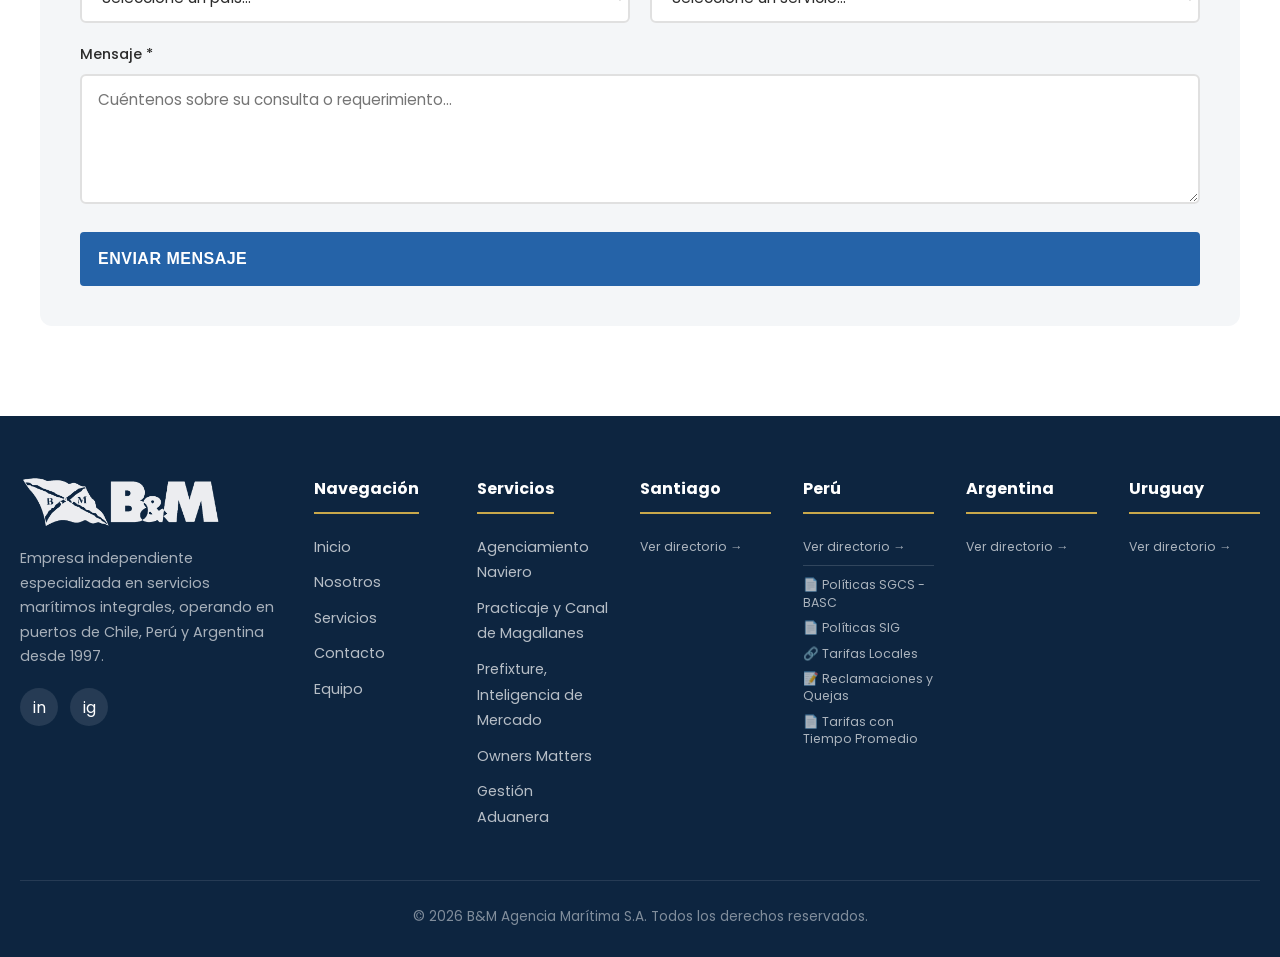
==== commit 8ac53525: "Agregar páginas por país y actualizar enlaces de presencia - 5 páginas en construcción: chile, peru," ====
--- a/index.html
+++ b/index.html
@@ -278,26 +278,26 @@
                 <p data-i18n="presencia-desc">Operamos en los principales puertos de Chile, Perú, Argentina y Uruguay, brindando soluciones marítimas integrales en el Cono Sur.</p>
             </div>
             <div class="presencia-paises animar">
-                <div class="pais-caja">
+                <a href="chile" target="_blank" rel="noopener noreferrer" class="pais-caja">
                     <img src="img/Chile.png" alt="Bandera de Chile" class="pais-bandera">
                     <p class="pais-nombre">Chile</p>
-                </div>
-                <div class="pais-caja">
+                </a>
+                <a href="peru" target="_blank" rel="noopener noreferrer" class="pais-caja">
                     <img src="img/Peru.png" alt="Bandera de Perú" class="pais-bandera">
                     <p class="pais-nombre">Perú</p>
-                </div>
-                <div class="pais-caja">
+                </a>
+                <a href="argentina" target="_blank" rel="noopener noreferrer" class="pais-caja">
                     <img src="img/Argentina.png" alt="Bandera de Argentina" class="pais-bandera">
                     <p class="pais-nombre">Argentina</p>
-                </div>
-                <div class="pais-caja">
+                </a>
+                <a href="uruguay" target="_blank" rel="noopener noreferrer" class="pais-caja">
                     <img src="img/Uruguay.png" alt="Bandera de Uruguay" class="pais-bandera">
                     <p class="pais-nombre">Uruguay</p>
-                </div>
-                <div class="pais-caja">
+                </a>
+                <a href="espana" target="_blank" rel="noopener noreferrer" class="pais-caja">
                     <img src="img/España.png" alt="Bandera de España" class="pais-bandera">
                     <p class="pais-nombre">España</p>
-                </div>
+                </a>
             </div>
         </div>
     </section>
--- a/css/styles.css
+++ b/css/styles.css
@@ -1014,6 +1014,7 @@
     flex-direction: column;
     align-items: center;
     justify-content: center;
+    text-decoration: none;
     width: 172px;
     height: 158px;
     background: rgba(255, 255, 255, 0.10);
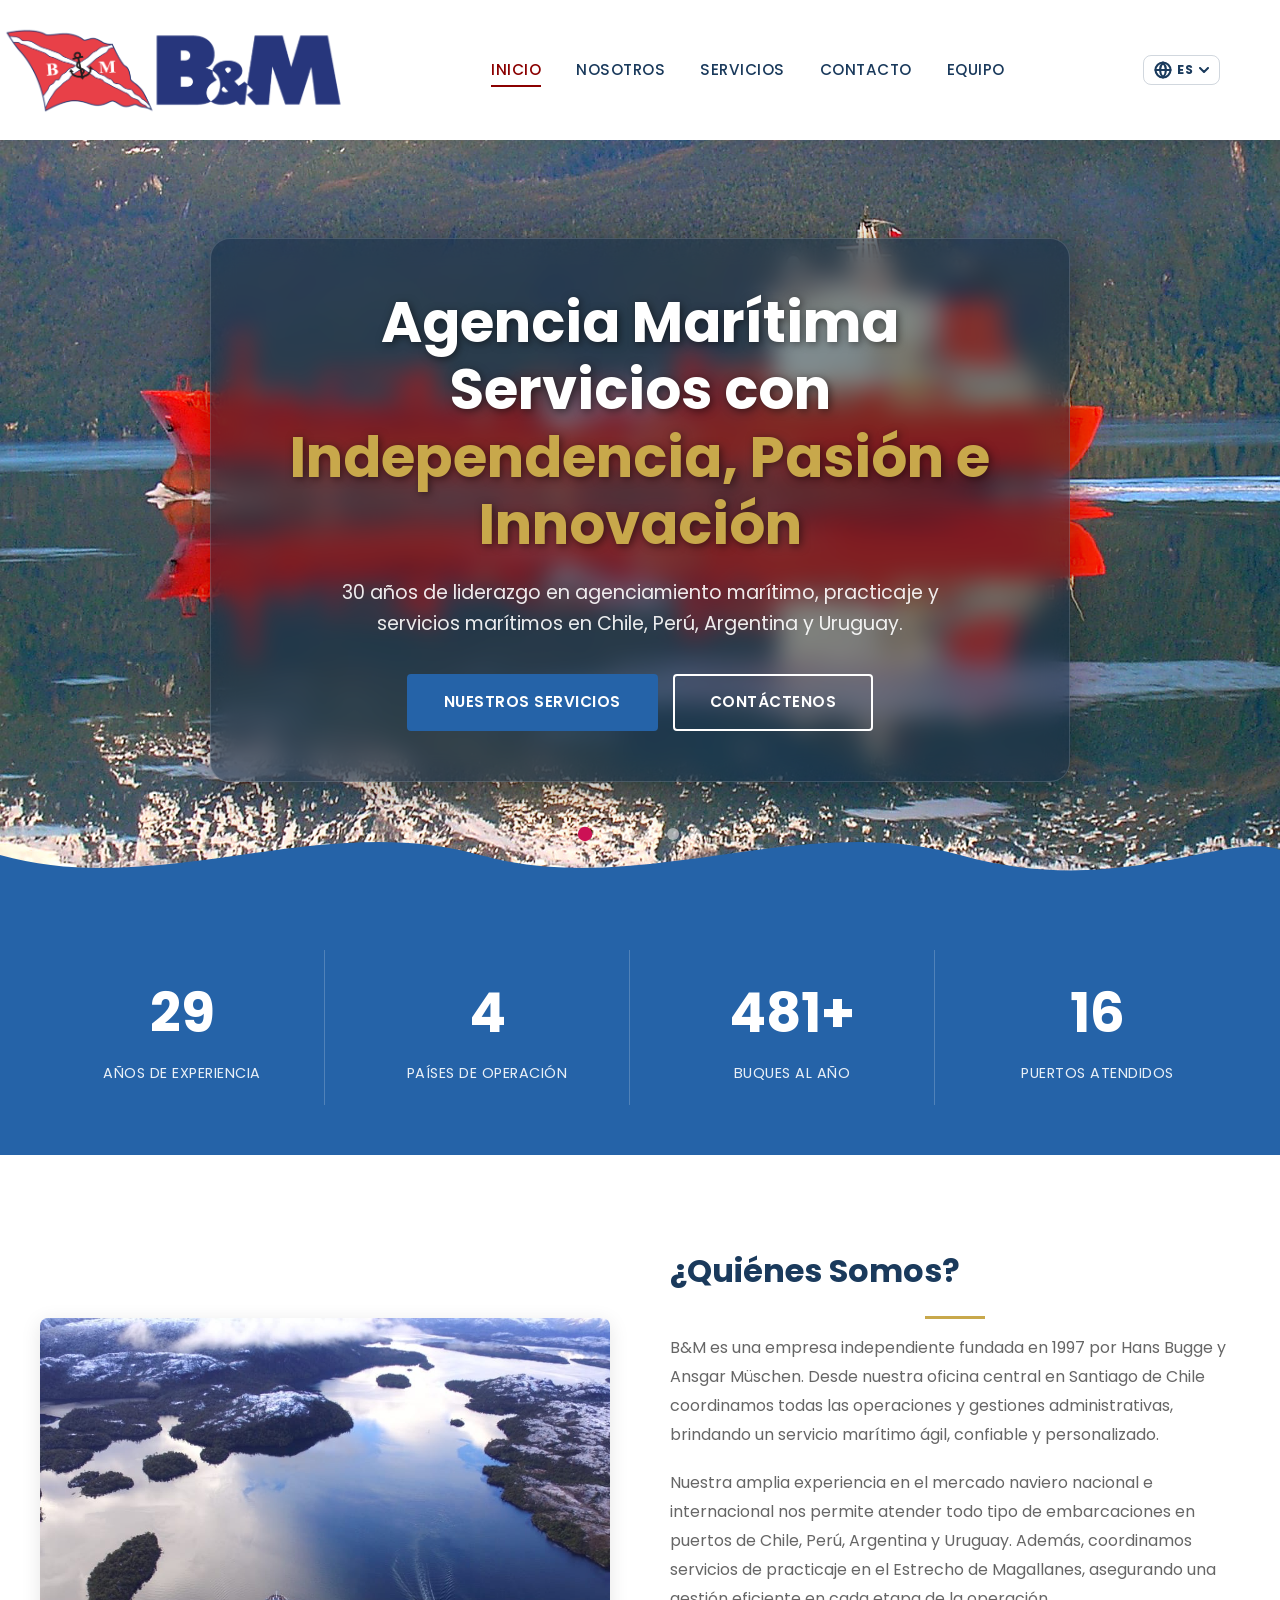
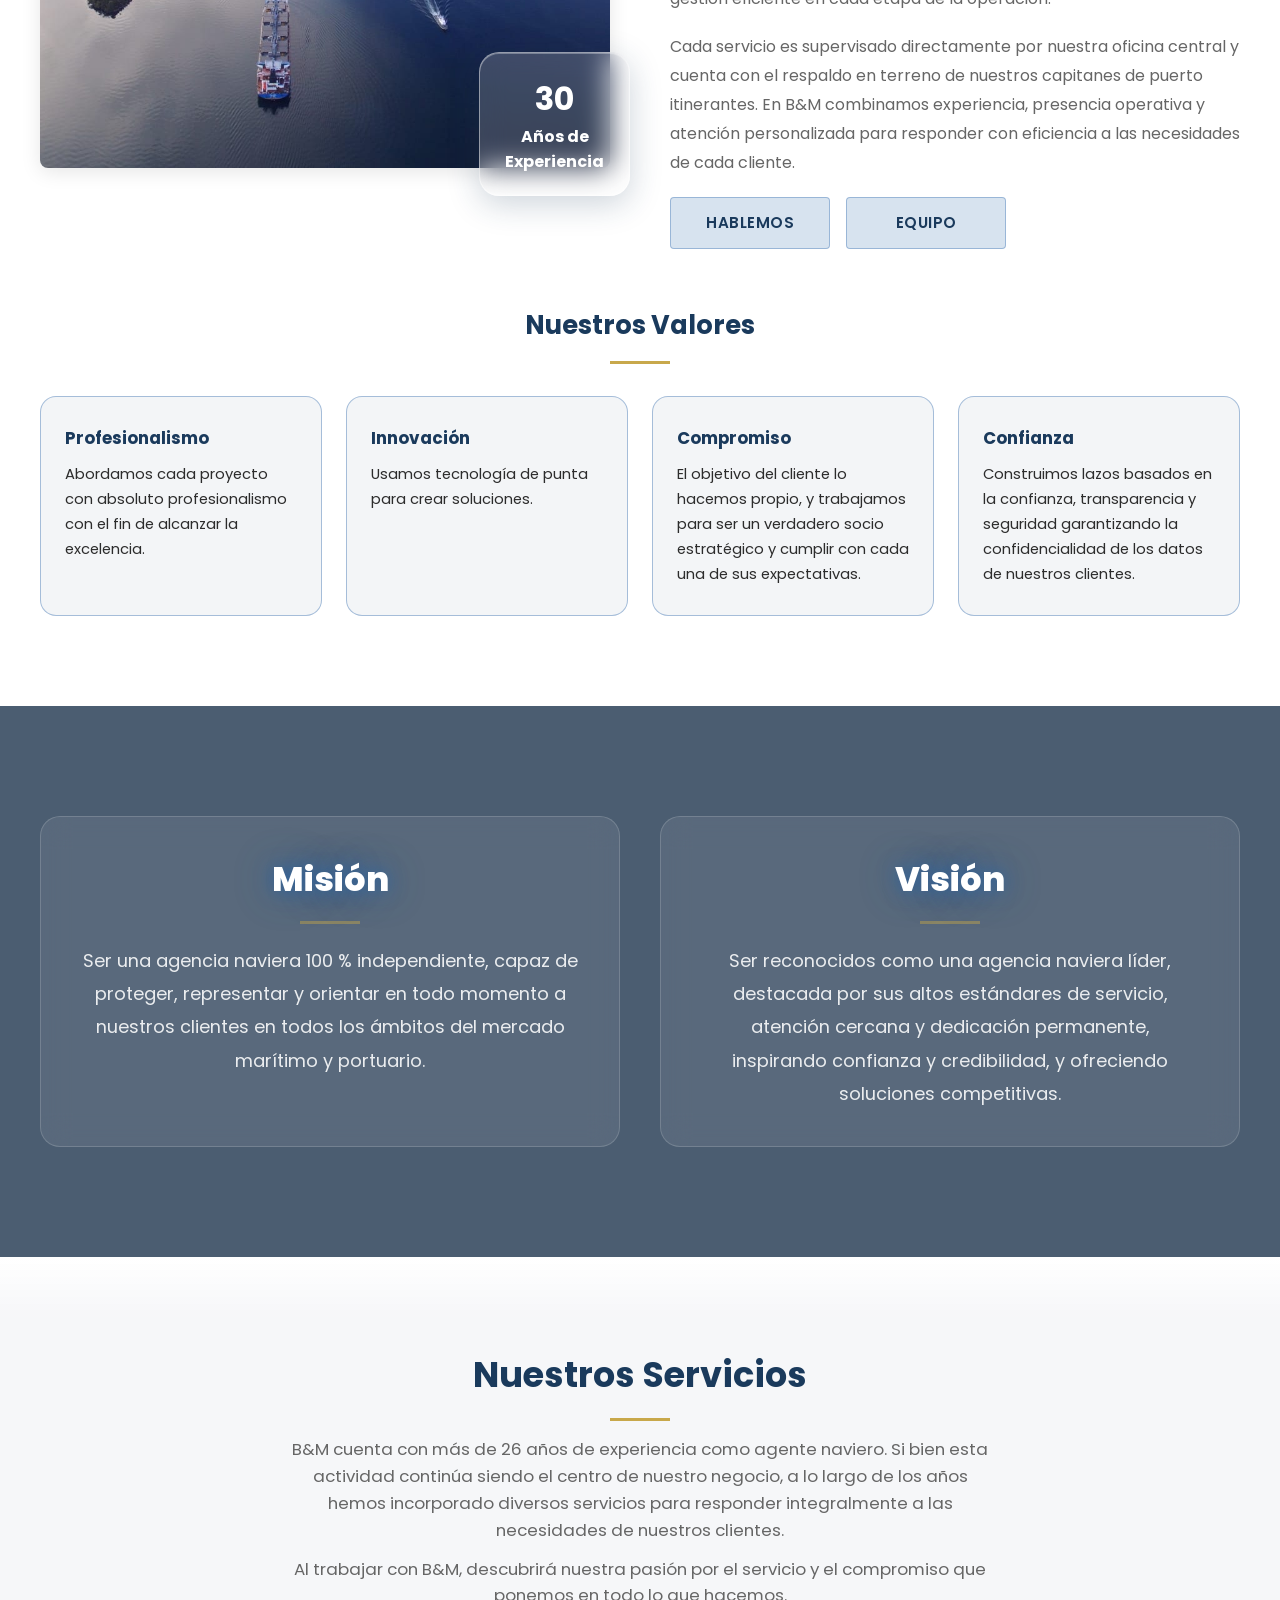
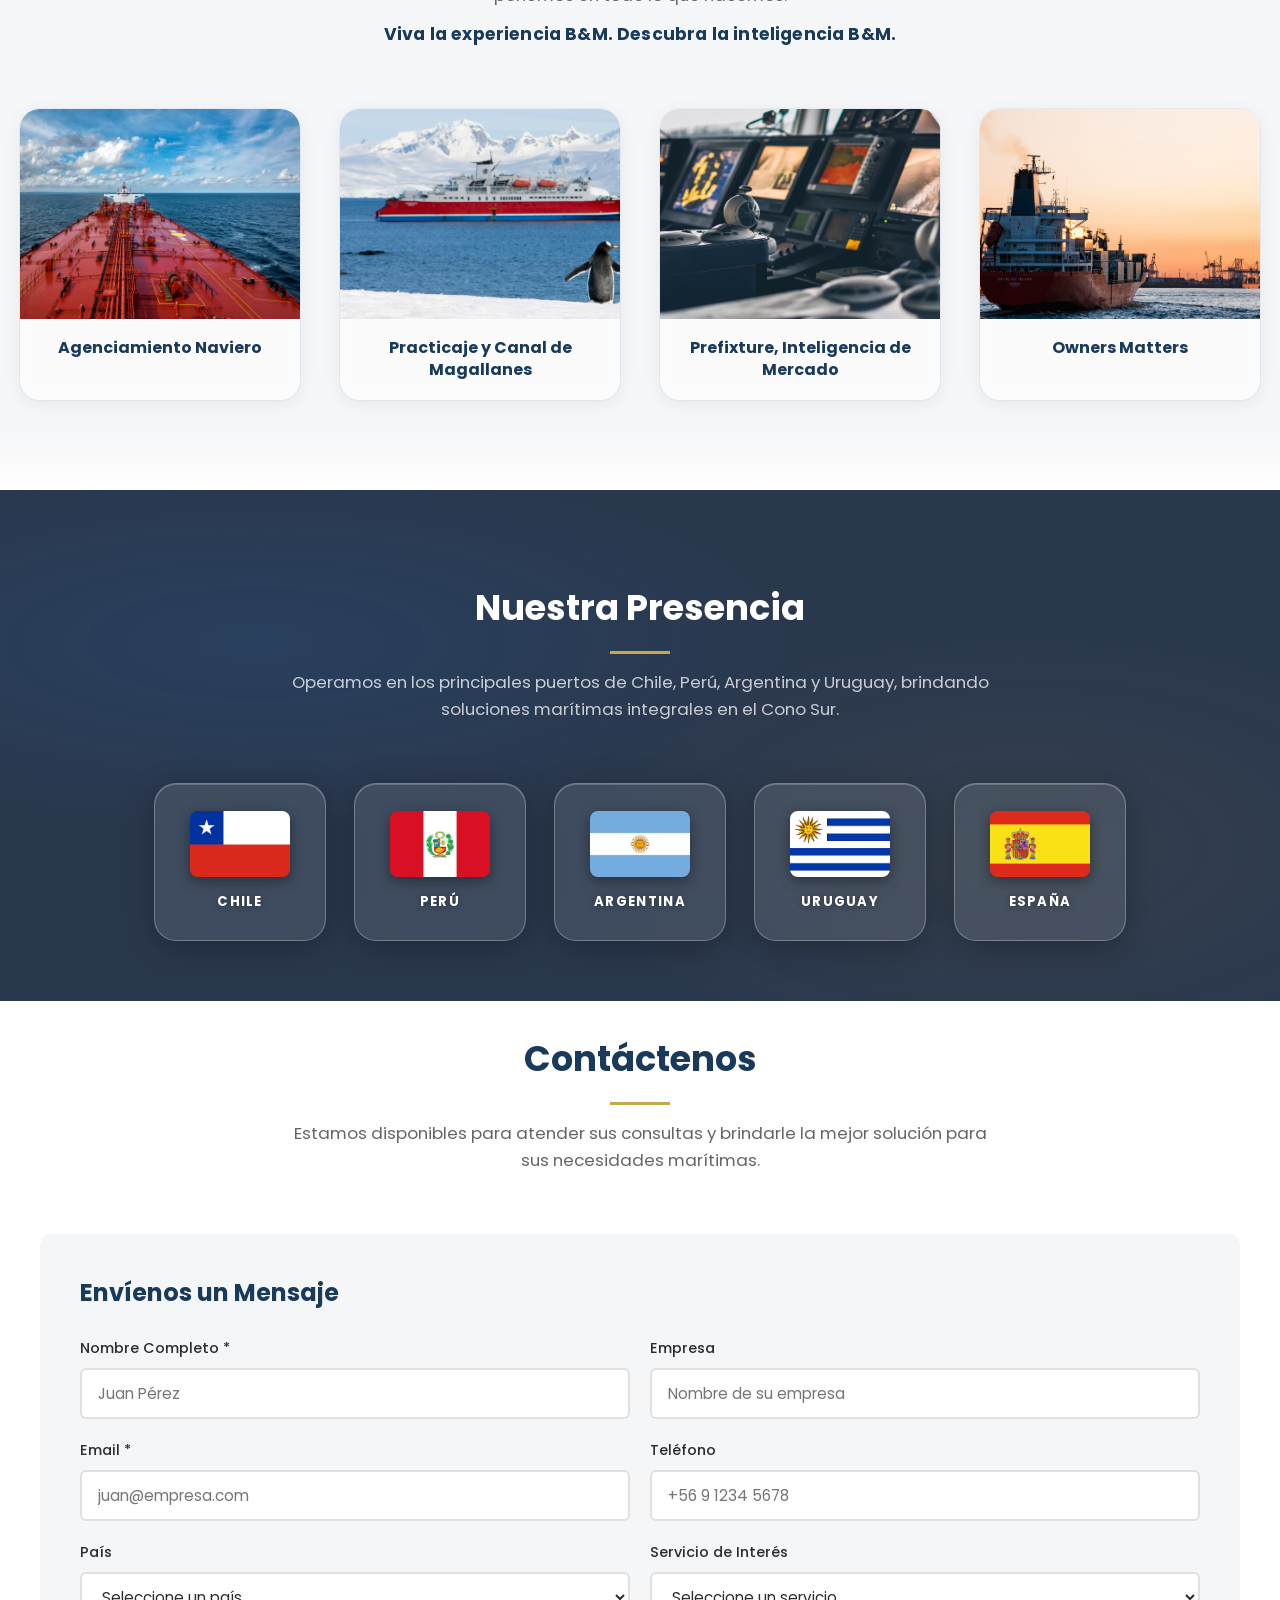
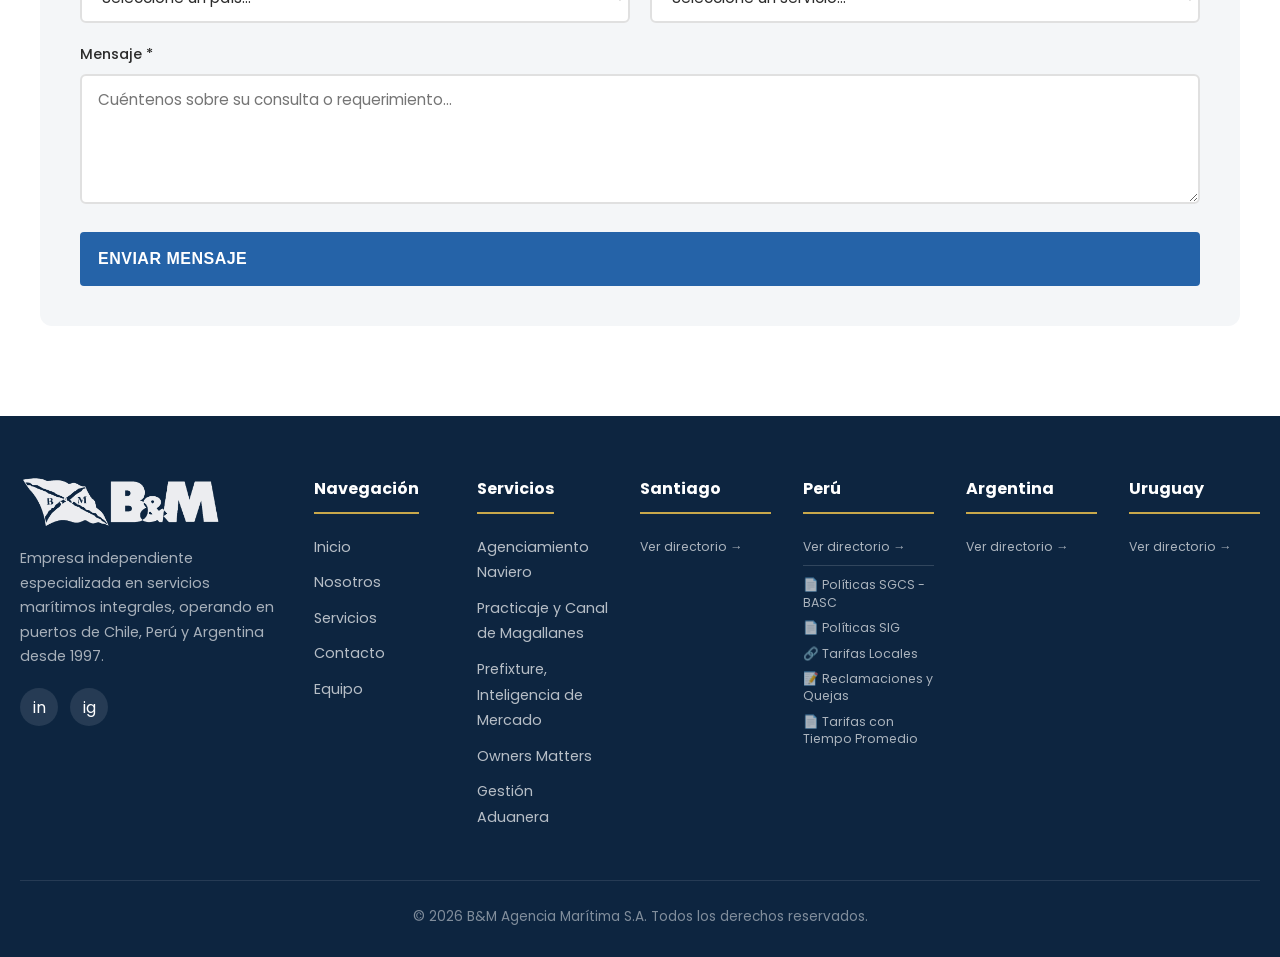
==== commit 3d0916a5: "Mejoras UI: efecto parallax en presencia y resaltado suave en contador 30 - Sección Nuestra Presenci" ====
--- a/index.html
+++ b/index.html
@@ -271,6 +271,7 @@
 
     <!-- SECCIÓN NUESTRA PRESENCIA -->
     <section id="presencia">
+        <div class="presencia-overlay"></div>
         <div class="contenedor">
             <div class="seccion-titulo animar">
                 <h2 data-i18n="presencia-titulo">Nuestra Presencia</h2>
@@ -278,23 +279,23 @@
                 <p data-i18n="presencia-desc">Operamos en los principales puertos de Chile, Perú, Argentina y Uruguay, brindando soluciones marítimas integrales en el Cono Sur.</p>
             </div>
             <div class="presencia-paises animar">
-                <a href="chile" target="_blank" rel="noopener noreferrer" class="pais-caja">
+                <a href="chile.html" target="_blank" rel="noopener noreferrer" class="pais-caja">
                     <img src="img/Chile.png" alt="Bandera de Chile" class="pais-bandera">
                     <p class="pais-nombre">Chile</p>
                 </a>
-                <a href="peru" target="_blank" rel="noopener noreferrer" class="pais-caja">
+                <a href="peru.html" target="_blank" rel="noopener noreferrer" class="pais-caja">
                     <img src="img/Peru.png" alt="Bandera de Perú" class="pais-bandera">
                     <p class="pais-nombre">Perú</p>
                 </a>
-                <a href="argentina" target="_blank" rel="noopener noreferrer" class="pais-caja">
+                <a href="argentina.html" target="_blank" rel="noopener noreferrer" class="pais-caja">
                     <img src="img/Argentina.png" alt="Bandera de Argentina" class="pais-bandera">
                     <p class="pais-nombre">Argentina</p>
                 </a>
-                <a href="uruguay" target="_blank" rel="noopener noreferrer" class="pais-caja">
+                <a href="uruguay.html" target="_blank" rel="noopener noreferrer" class="pais-caja">
                     <img src="img/Uruguay.png" alt="Bandera de Uruguay" class="pais-bandera">
                     <p class="pais-nombre">Uruguay</p>
                 </a>
-                <a href="espana" target="_blank" rel="noopener noreferrer" class="pais-caja">
+                <a href="espana.html" target="_blank" rel="noopener noreferrer" class="pais-caja">
                     <img src="img/España.png" alt="Bandera de España" class="pais-bandera">
                     <p class="pais-nombre">España</p>
                 </a>
--- a/css/styles.css
+++ b/css/styles.css
@@ -586,19 +586,14 @@
     display: block;
 }
 
-@keyframes arcoiris {
-    0%   { color: #ff3333; text-shadow: 0 0 14px rgba(255,51,51,0.7); }
-    14%  { color: #ff8800; text-shadow: 0 0 14px rgba(255,136,0,0.7); }
-    28%  { color: #ffe000; text-shadow: 0 0 14px rgba(255,224,0,0.7); }
-    42%  { color: #22cc55; text-shadow: 0 0 14px rgba(34,204,85,0.7); }
-    57%  { color: #00aaff; text-shadow: 0 0 14px rgba(0,170,255,0.7); }
-    71%  { color: #8844ee; text-shadow: 0 0 14px rgba(136,68,238,0.7); }
-    85%  { color: #ff44cc; text-shadow: 0 0 14px rgba(255,68,204,0.7); }
-    100% { color: #ff3333; text-shadow: 0 0 14px rgba(255,51,51,0.7); }
-}
-
-.estadistica-arcoiris {
-    animation: arcoiris 0.45s linear infinite;
+@keyframes resaltado-suave {
+    0%   { text-shadow: 0 0 20px rgba(255,255,255,0.95), 0 0 40px rgba(200,168,75,0.8); }
+    50%  { text-shadow: 0 0 12px rgba(255,255,255,0.5), 0 0 22px rgba(200,168,75,0.35); }
+    100% { text-shadow: none; }
+}
+
+.estadistica-resaltado {
+    animation: resaltado-suave 3s ease-out forwards;
 }
 
 .estadistica-label {
@@ -971,20 +966,36 @@
    SECCIÓN NUESTRA PRESENCIA
    ============================================================ */
 #presencia {
-    background: linear-gradient(135deg, #0a1f3a 0%, #1a3a5c 55%, #1e4d7a 100%);
+    position: relative;
+    background-image: url('../HEAD/mision-vision.jpeg');
+    background-size: cover;
+    background-position: center;
+    background-attachment: fixed;
     padding-bottom: 60px;
-    position: relative;
     overflow: hidden;
+}
+
+.presencia-overlay {
+    position: absolute;
+    inset: 0;
+    z-index: 1;
+    background: rgba(8, 24, 50, 0.86);
 }
 
 #presencia::before {
     content: '';
     position: absolute;
     inset: 0;
+    z-index: 2;
     background:
-        radial-gradient(ellipse 60% 50% at 20% 30%, rgba(37,99,168,0.22) 0%, transparent 70%),
-        radial-gradient(ellipse 50% 60% at 80% 70%, rgba(200,168,75,0.08) 0%, transparent 70%);
+        radial-gradient(ellipse 60% 50% at 20% 30%, rgba(37,99,168,0.18) 0%, transparent 70%),
+        radial-gradient(ellipse 50% 60% at 80% 70%, rgba(200,168,75,0.07) 0%, transparent 70%);
     pointer-events: none;
+}
+
+#presencia > .contenedor {
+    position: relative;
+    z-index: 3;
 }
 
 #presencia .seccion-titulo h2 {
@@ -1862,6 +1873,7 @@
     }
 
     #mision-vision,
+    #presencia,
     .slide {
         background-attachment: scroll;
     }
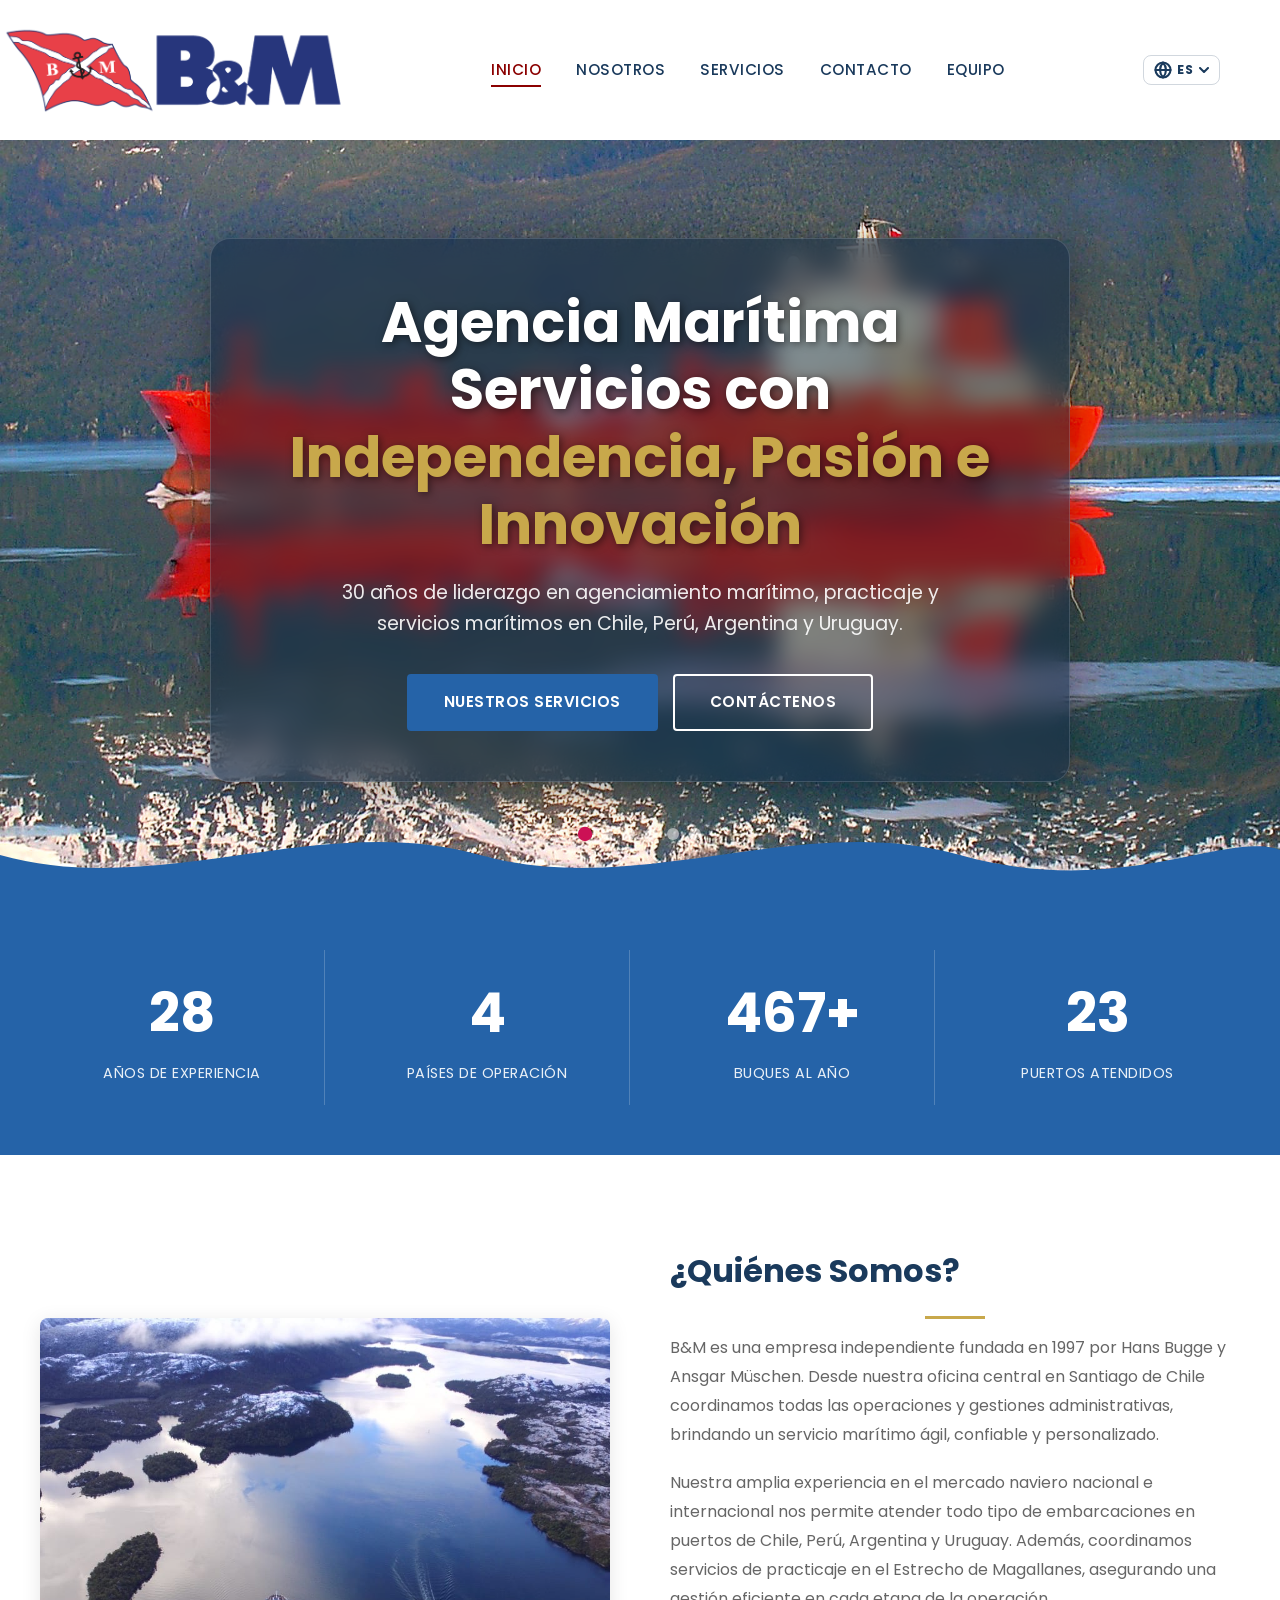
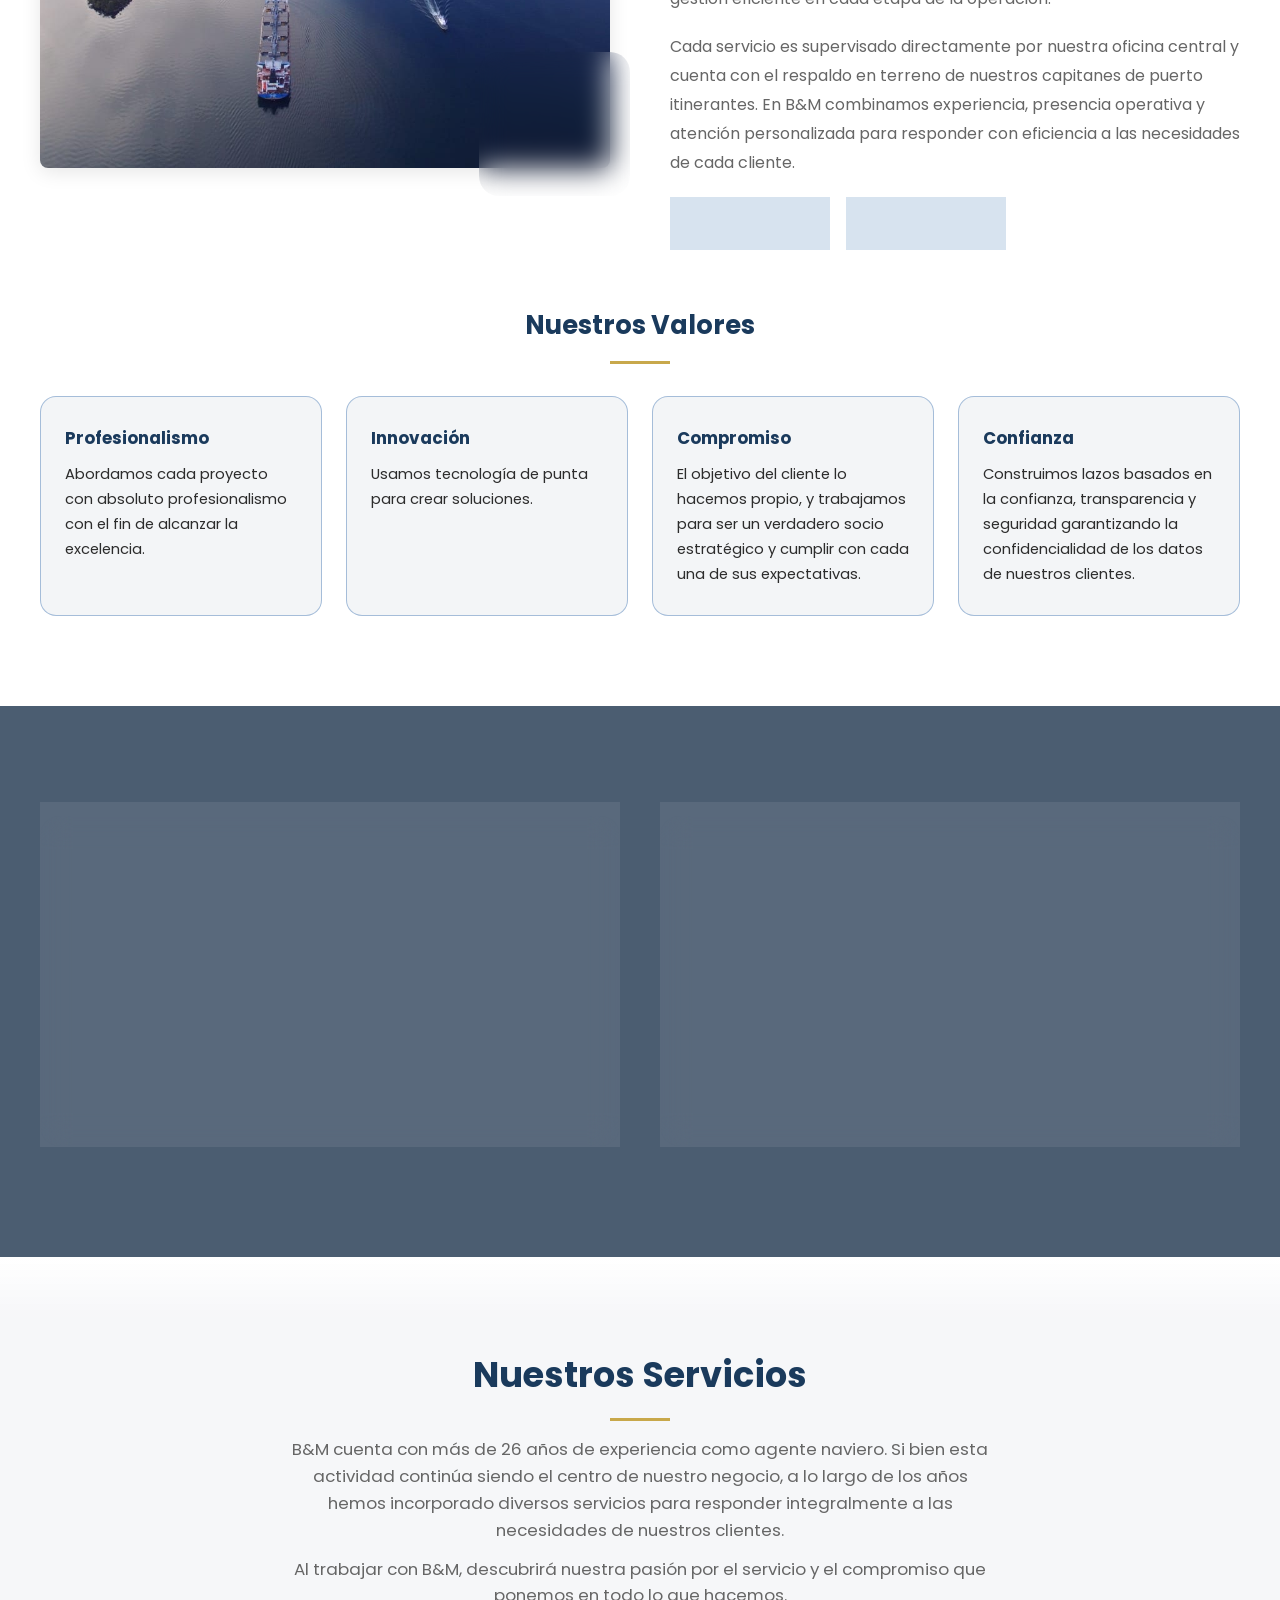
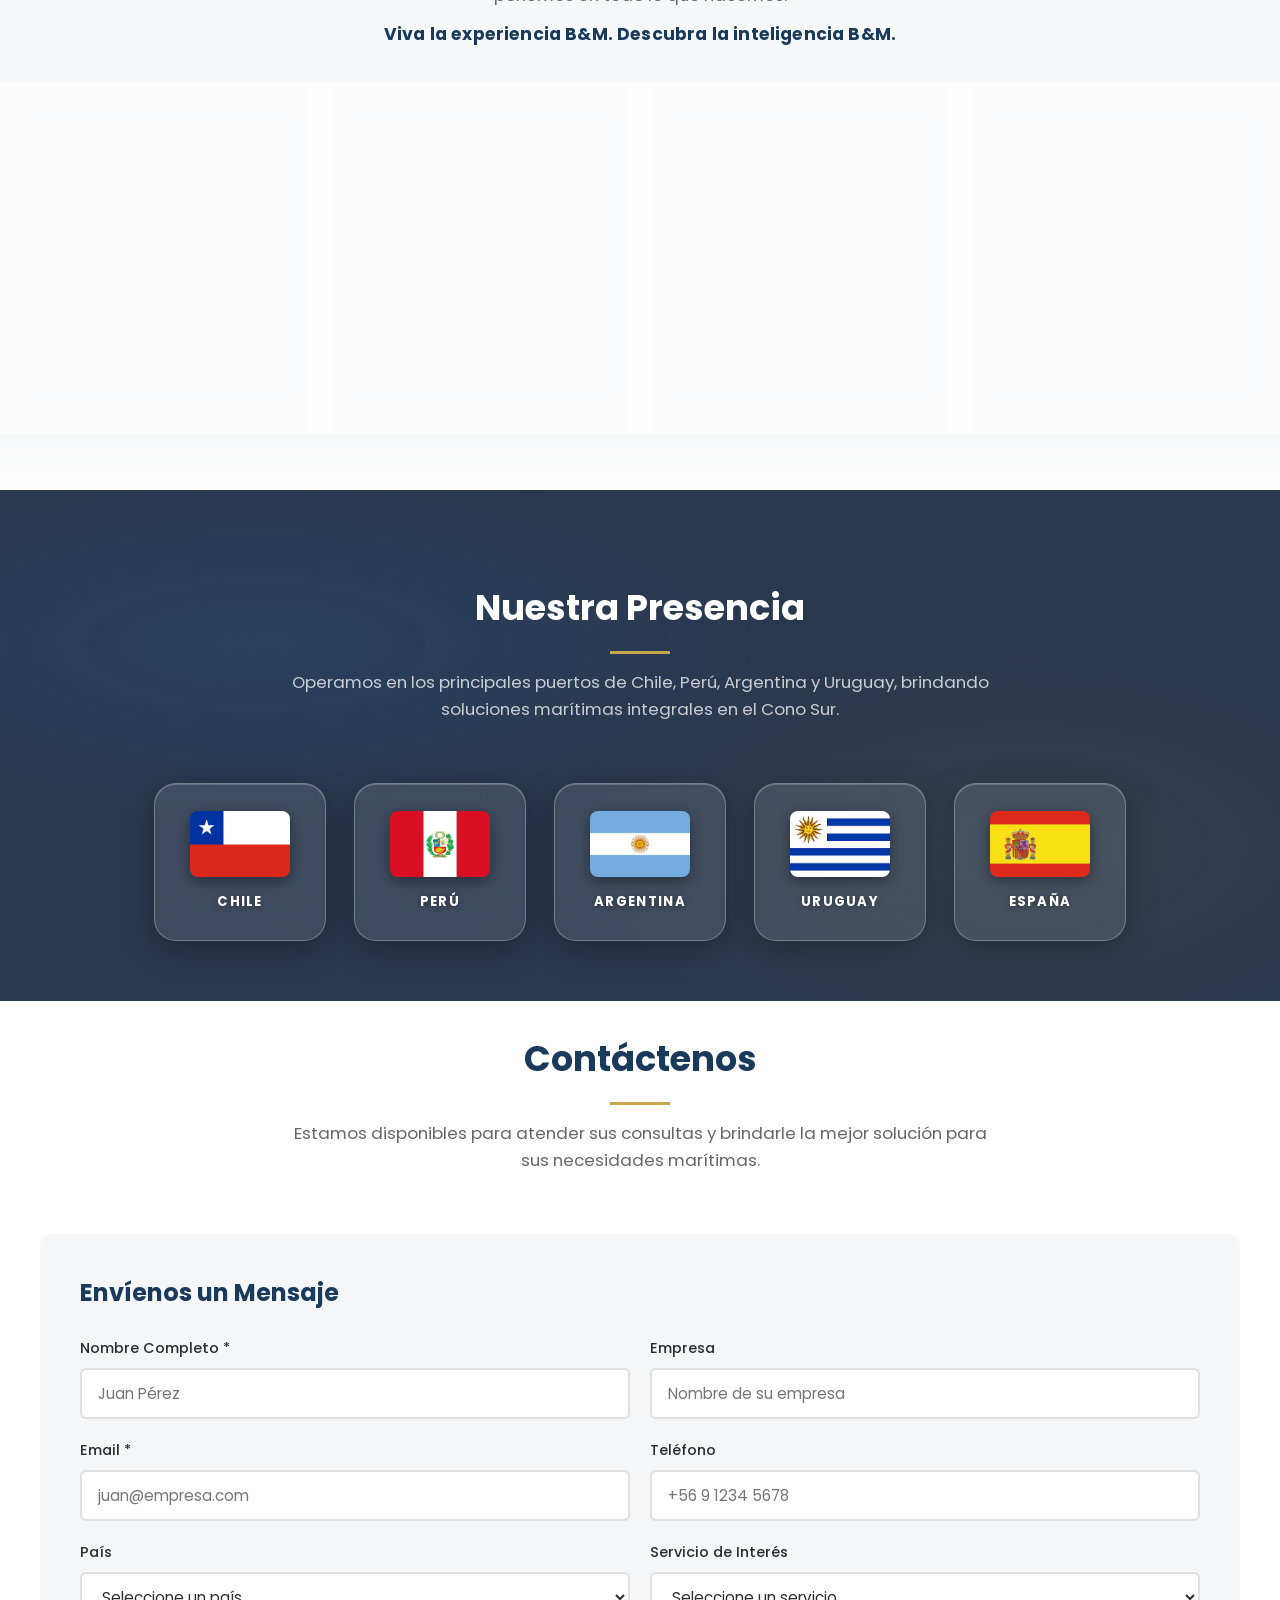
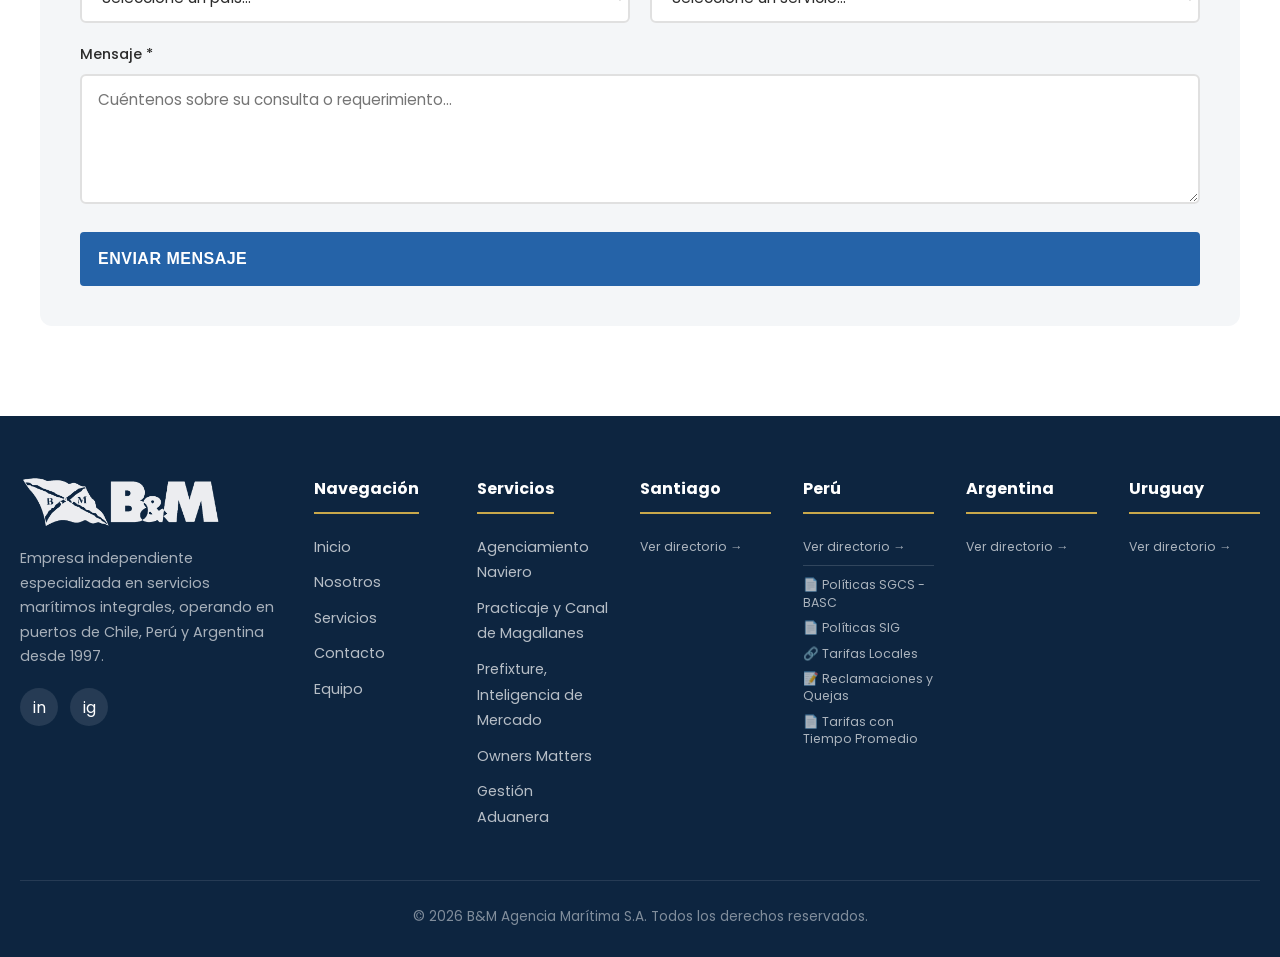
==== commit f0f74efe: "Actualizar estadística Puertos Atendidos de 17 a 25 Co-Authored-By: Claude Sonnet 4.6 <noreply@anthr" ====
--- a/index.html
+++ b/index.html
@@ -143,7 +143,7 @@
                 <span class="estadistica-label" data-i18n="stat3-label">Buques al Año</span>
             </div>
             <div class="estadistica-item animar">
-                <span class="estadistica-numero" data-objetivo="17" data-sufijo="">17</span>
+                <span class="estadistica-numero" data-objetivo="25" data-sufijo="">25</span>
                 <span class="estadistica-label" data-i18n="stat4-label">Puertos Atendidos</span>
             </div>
         </div>
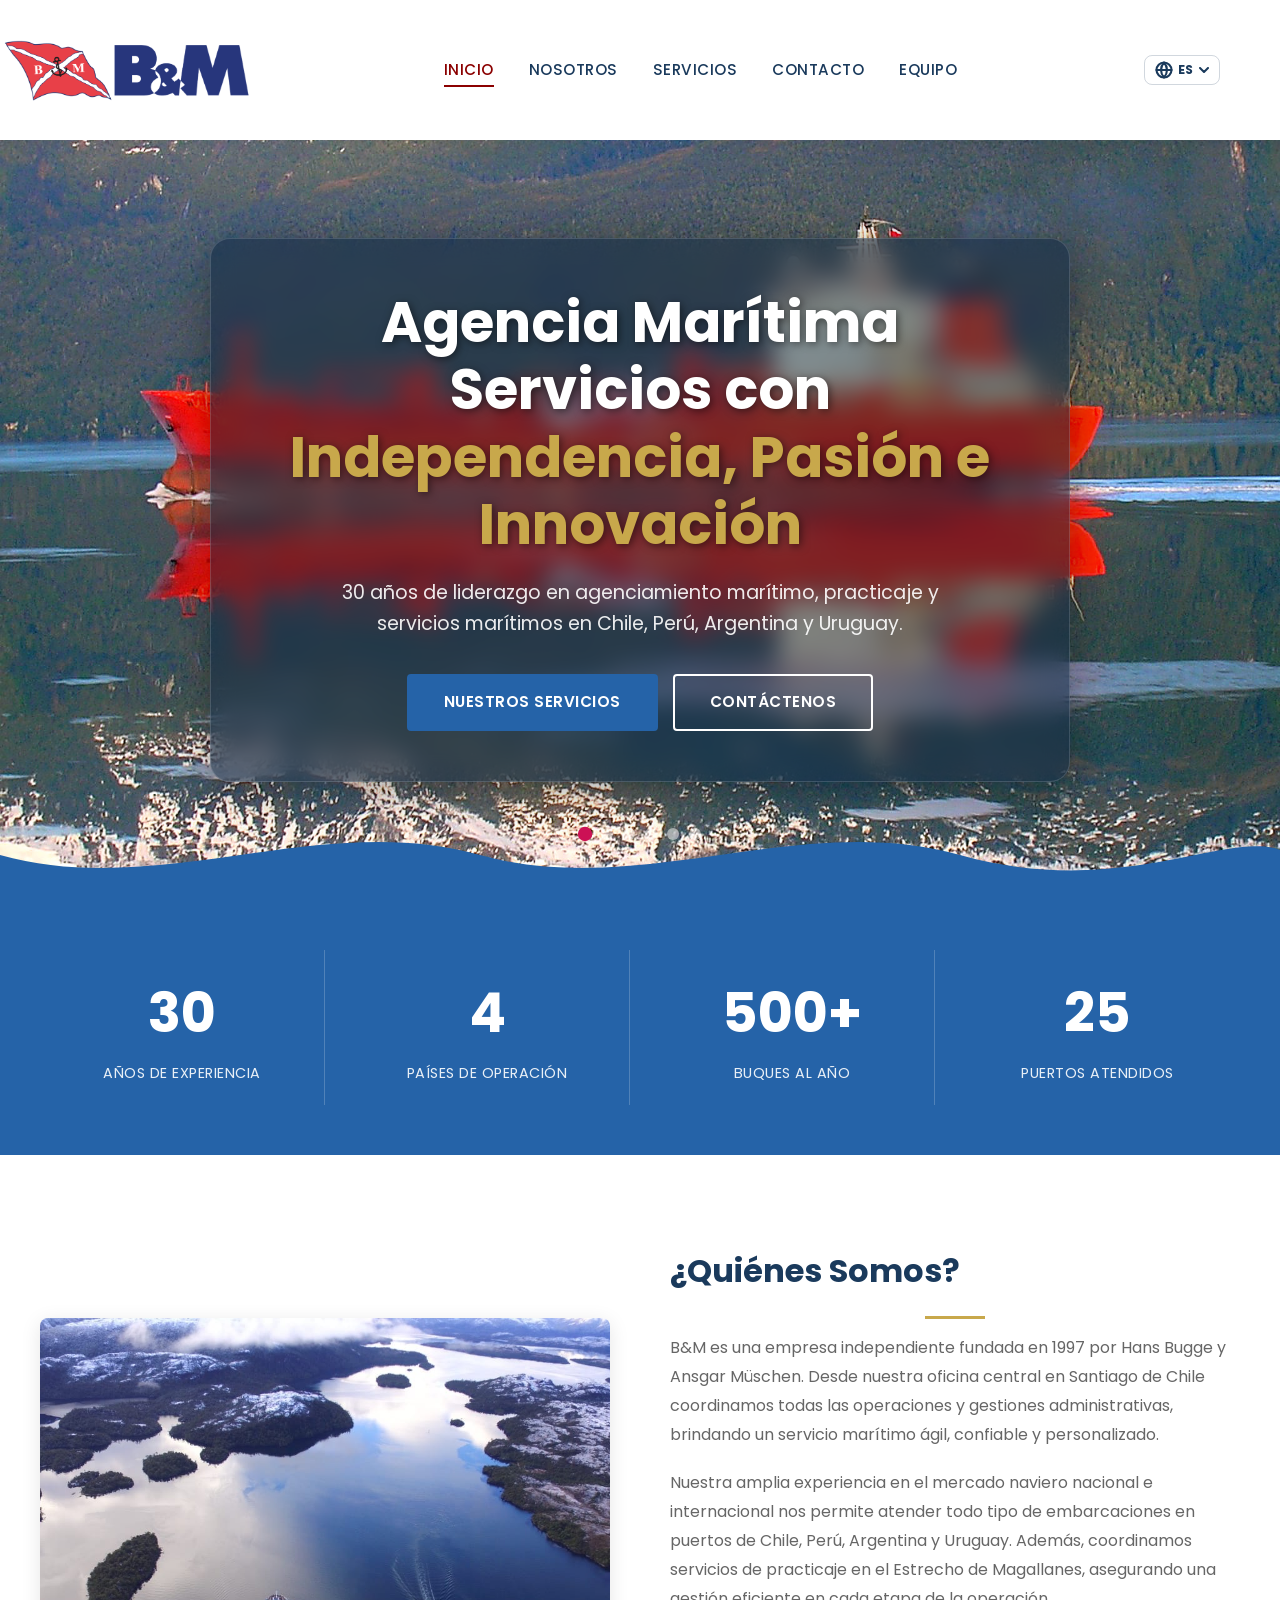
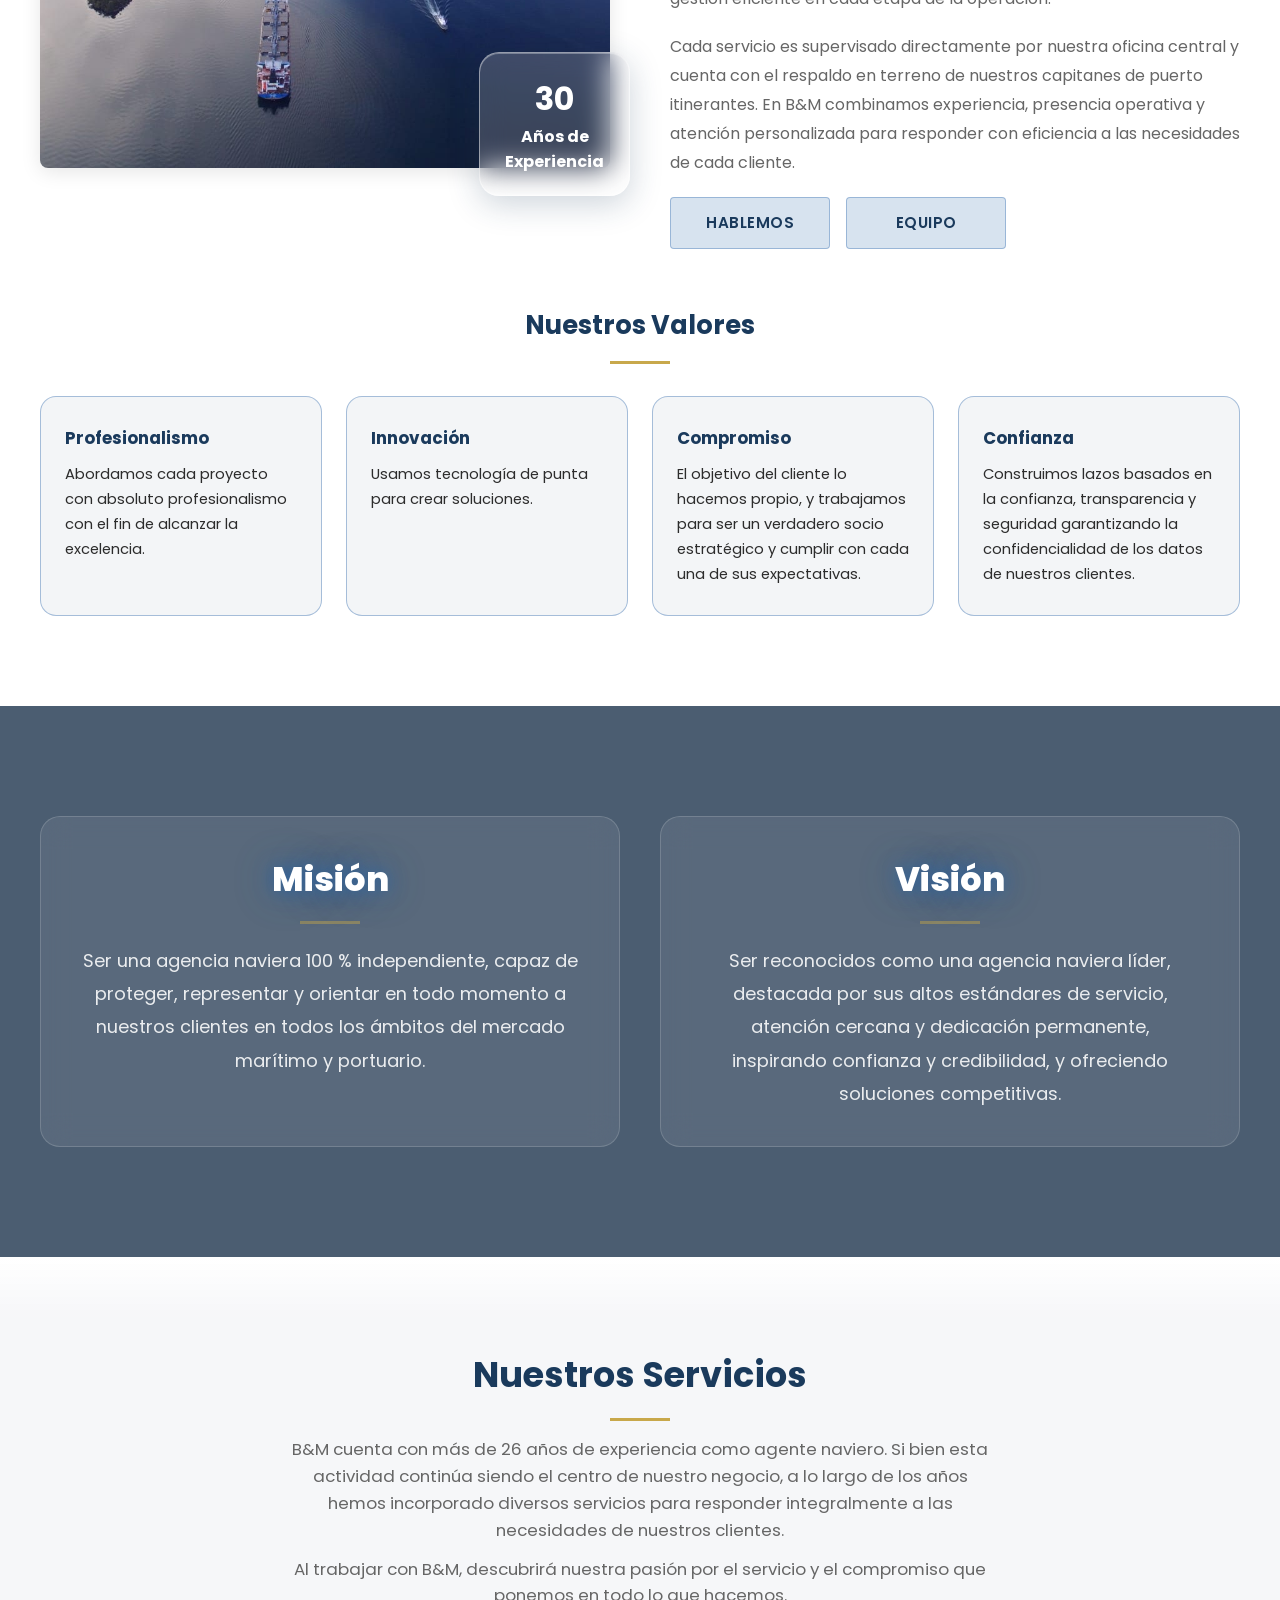
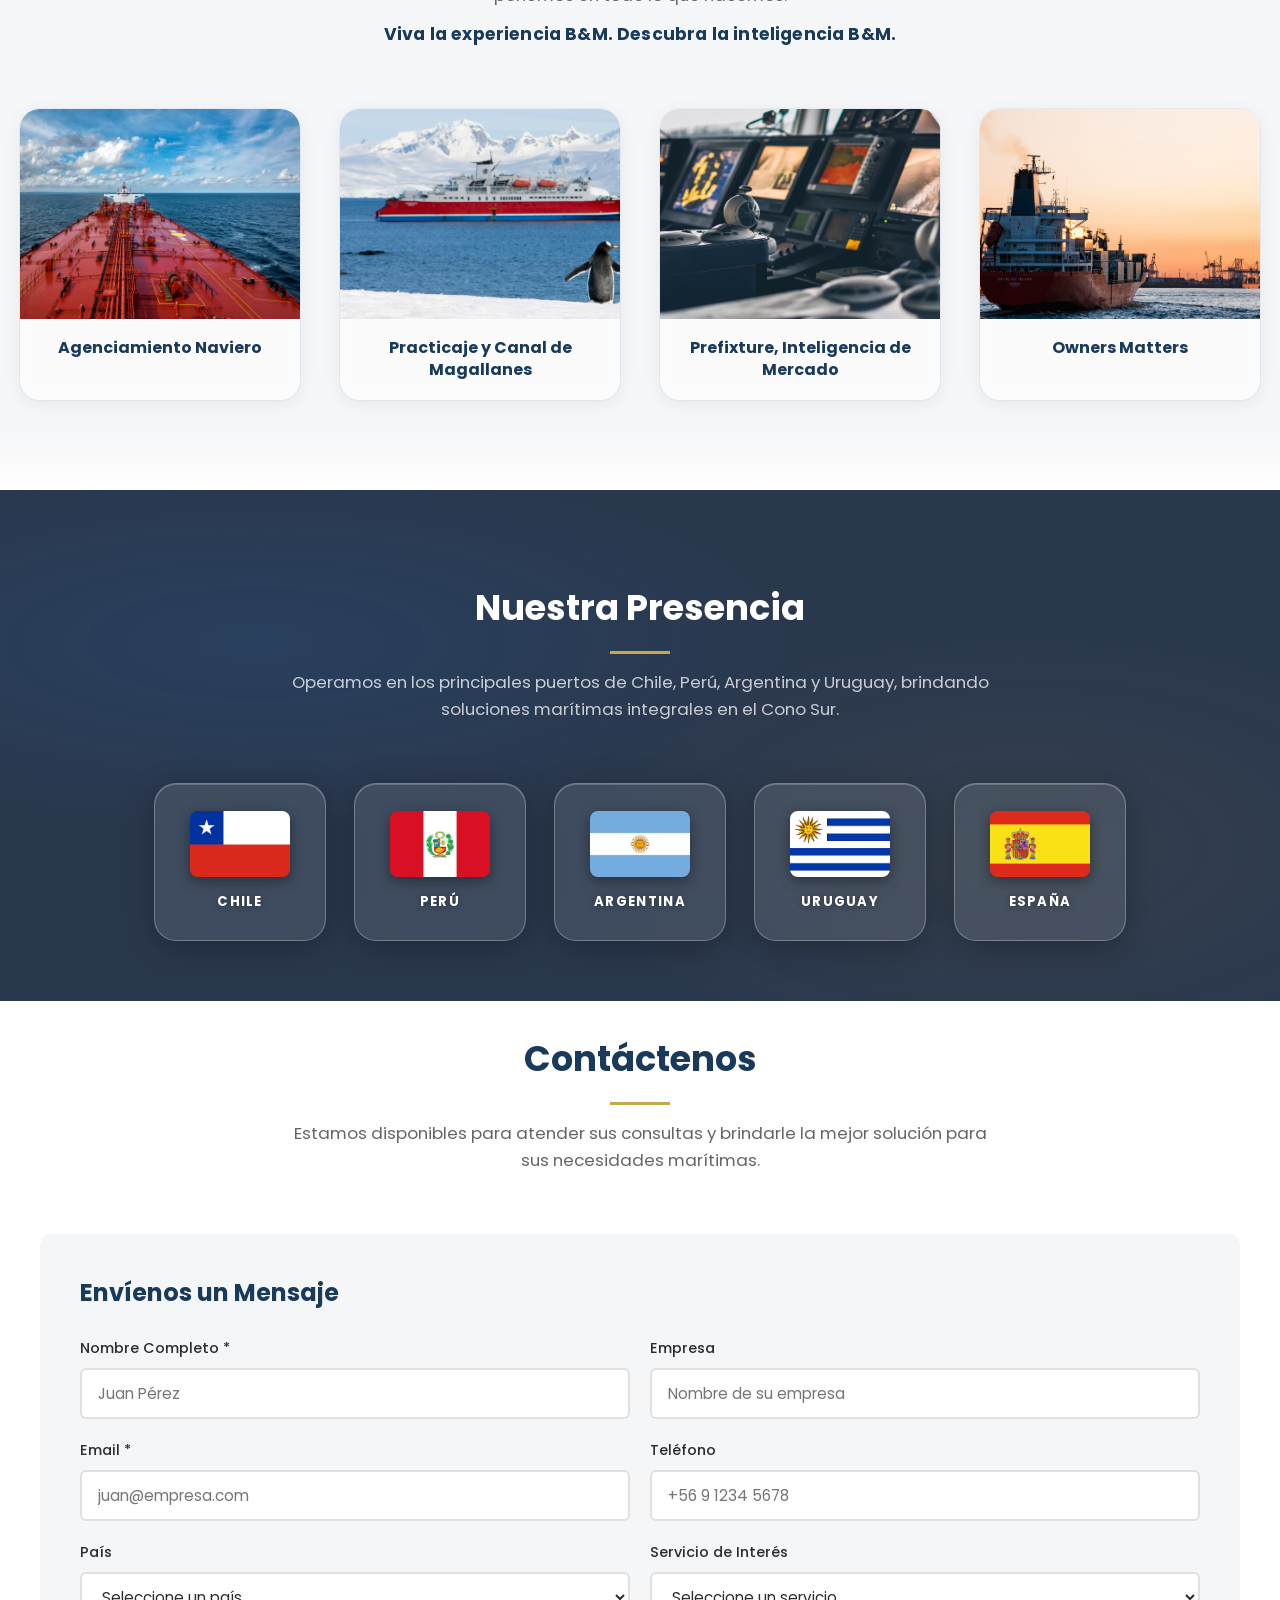
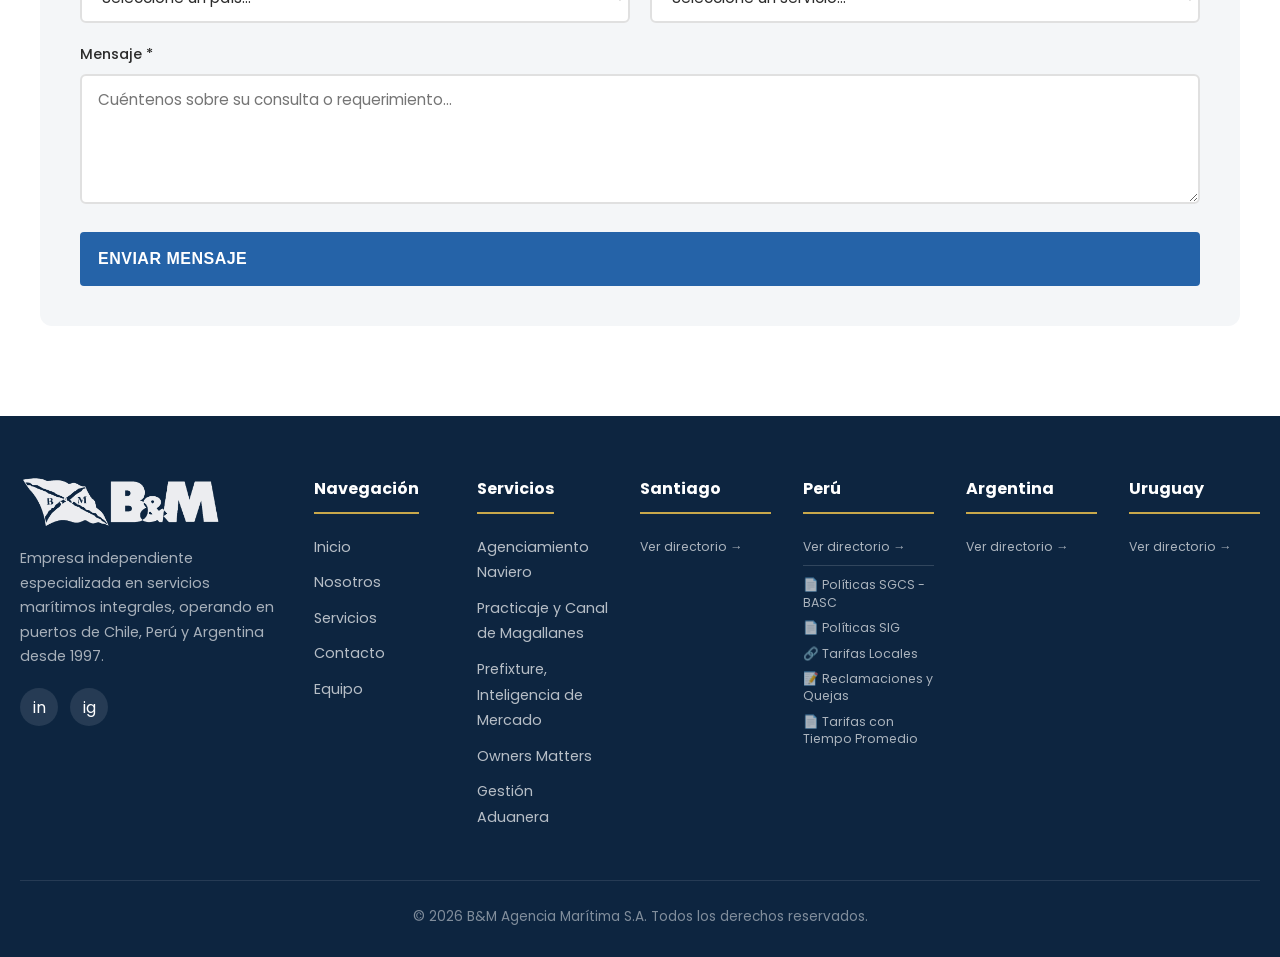
==== commit 4813bd31: "Aplicar correcciones de seguridad: headers HTTP, SRI en CDN y honeypot - Crear vercel.json con X-Fra" ====
--- a/index.html
+++ b/index.html
@@ -9,9 +9,9 @@
     <meta name="author" content="B&M Agencia Marítima">
     <link href="https://fonts.googleapis.com/css2?family=Poppins:wght@400;500;600;700;800&display=swap" rel="stylesheet">
     <link rel="stylesheet" href="css/styles.css">
-    <link rel="stylesheet" href="https://cdn.jsdelivr.net/npm/flag-icons@7.2.3/css/flag-icons.min.css">
-    <link rel="stylesheet" href="https://unpkg.com/leaflet@1.9.4/dist/leaflet.css">
-    <script src="https://unpkg.com/leaflet@1.9.4/dist/leaflet.js"></script>
+    <link rel="stylesheet" href="https://cdn.jsdelivr.net/npm/flag-icons@7.2.3/css/flag-icons.min.css" integrity="sha384-aQuvIWWIbpu/mSqULLDiUveyYiPoJzPKAWjUmGJ+Elm+N/LJhzfZqsutsfw870JS" crossorigin="anonymous">
+    <link rel="stylesheet" href="https://unpkg.com/leaflet@1.9.4/dist/leaflet.css" integrity="sha384-sHL9NAb7lN7rfvG5lfHpm643Xkcjzp4jFvuavGOndn6pjVqS6ny56CAt3nsEVT4H" crossorigin="anonymous">
+    <script src="https://unpkg.com/leaflet@1.9.4/dist/leaflet.js" integrity="sha384-cxOPjt7s7Iz04uaHJceBmS+qpjv2JkIHNVcuOrM+YHwZOmJGBXI00mdUXEq65HTH" crossorigin="anonymous"></script>
     <style>
         h1, h2, h3, h4 { font-family: 'Poppins', sans-serif; }
         body { font-family: 'Poppins', sans-serif; }
@@ -352,6 +352,10 @@
                         <label for="mensaje" data-i18n="form-mensaje-label">Mensaje *</label>
                         <textarea id="mensaje" name="mensaje" data-i18n-placeholder="form-mensaje-ph" placeholder="Cuéntenos sobre su consulta..." required></textarea>
                     </div>
+                    <!-- Honeypot anti-spam: oculto para humanos, bots lo rellenan -->
+                    <div style="position:absolute;left:-9999px;top:-9999px;" aria-hidden="true">
+                        <input type="text" name="website" id="hp-website" tabindex="-1" autocomplete="off" value="">
+                    </div>
                     <button type="submit" class="btn btn-primario" style="width:100%;font-size:1rem;padding:16px;" data-i18n="form-btn">
                         Enviar Mensaje
                     </button>
--- a/css/styles.css
+++ b/css/styles.css
@@ -109,7 +109,7 @@
 }
 
 .logo-img {
-    height: 89px;
+    height: 65px;
     width: auto;
     transition: height 0.3s ease, filter 0.3s ease;
 }
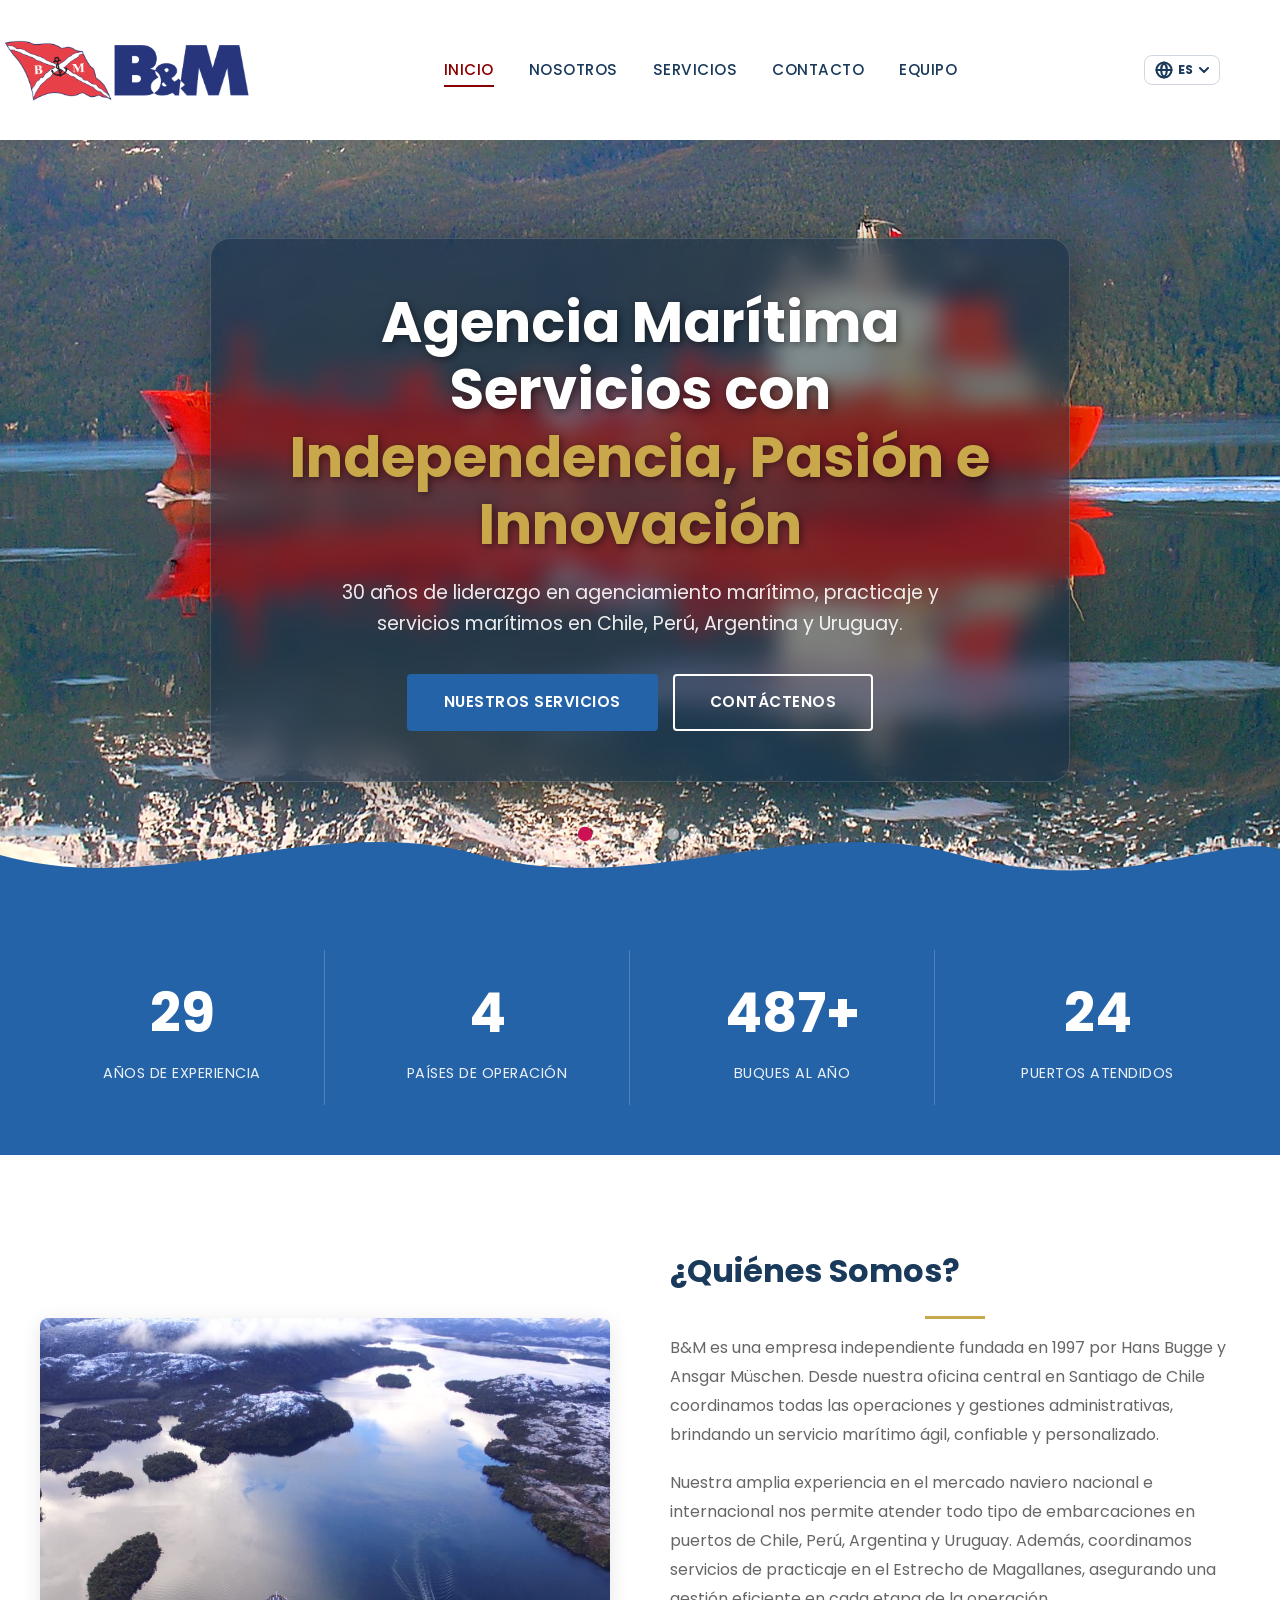
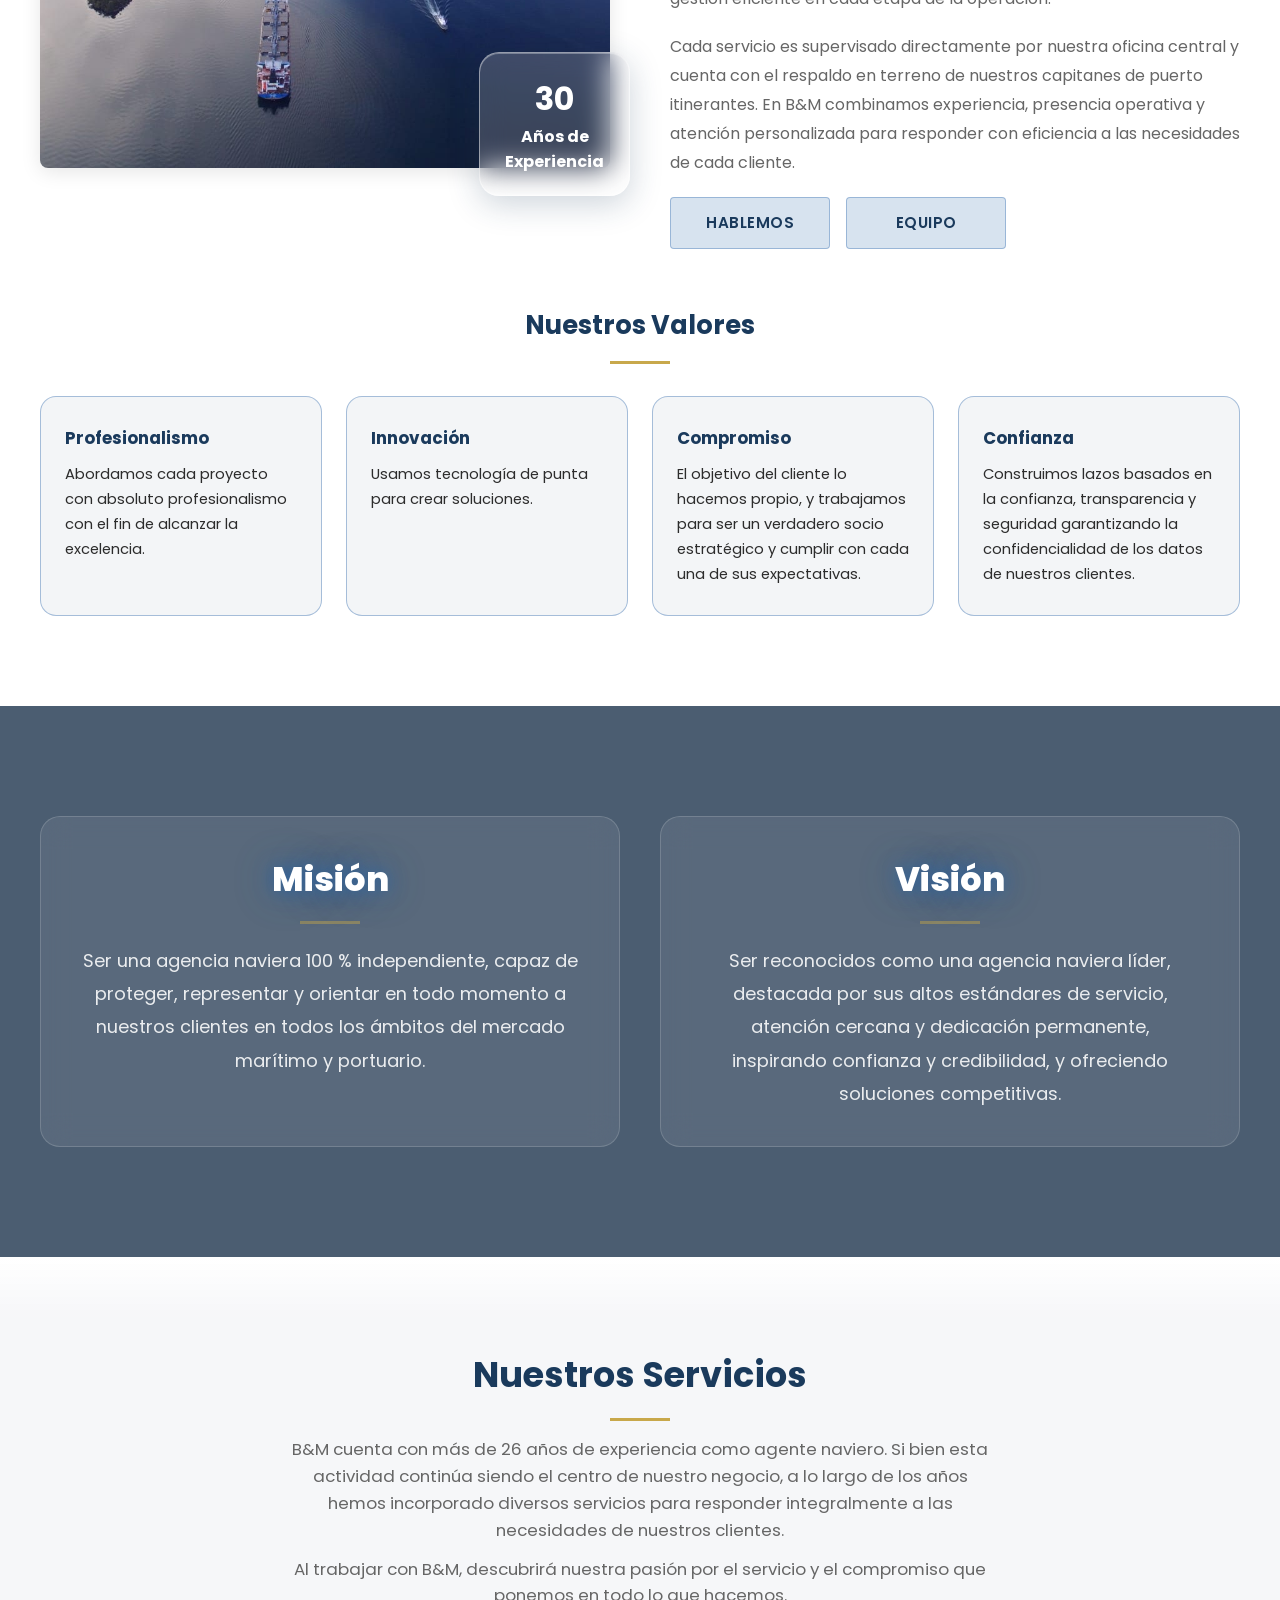
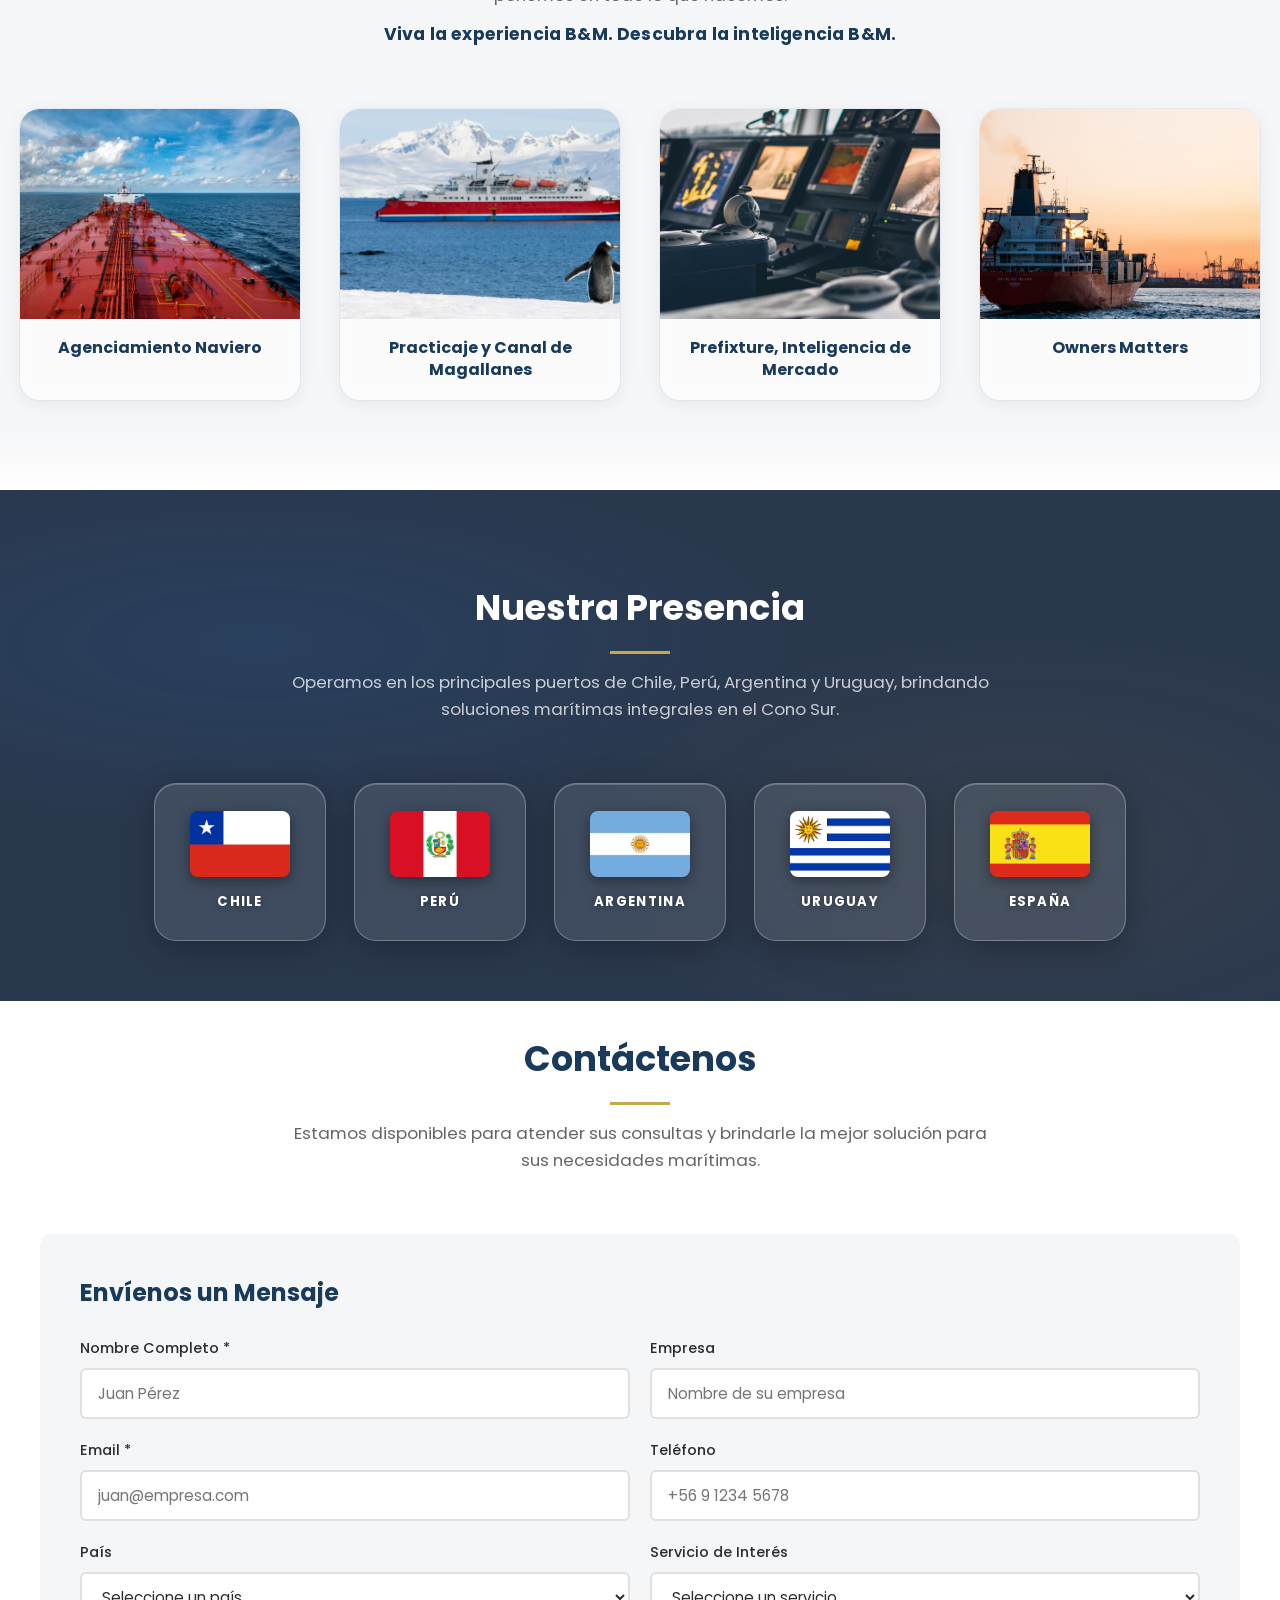
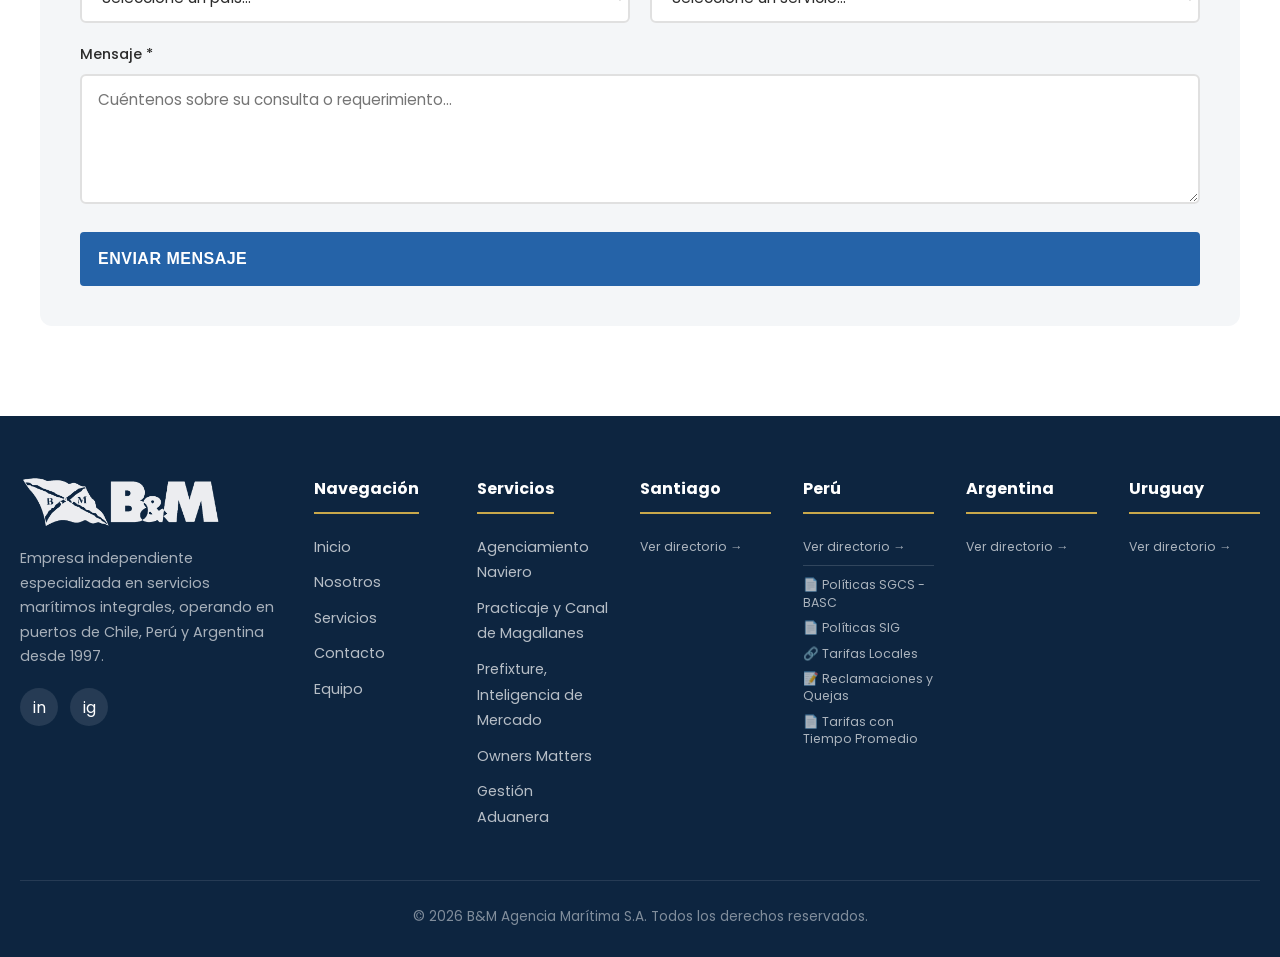
==== commit d4f831c2: "Reclamaciones Perú: mover de popup a página independiente El formulario ahora abre en ventana nueva " ====
--- a/index.html
+++ b/index.html
@@ -418,7 +418,7 @@
                 <a href="https://bmmaritima.com/wp-content/uploads/2024/05/POLITICA-DE-SEGURIDAD-BASC-BM-version-00.pdf" target="_blank" rel="noopener" class="footer-col-link">📄 Políticas SGCS - BASC</a>
                 <a href="https://bmmaritima.com/wp-content/uploads/2024/05/POL-GEG-01_Politica-del-SIG_V02.pdf" target="_blank" rel="noopener" class="footer-col-link">📄 Políticas SIG</a>
                 <a href="https://authorize.vuce.gob.pe/public/login-options/mincetur-mislo" target="_blank" rel="noopener" class="footer-col-link">🔗 Tarifas Locales</a>
-                <button class="footer-col-link" data-modal="modal-reclamaciones-peru">📝 Reclamaciones y Quejas</button>
+                <a href="reclamaciones-peru.html" target="_blank" rel="noopener noreferrer" class="footer-col-link">📝 Reclamaciones y Quejas</a>
                 <a href="https://bmmaritima.com/wp-content/uploads/2025/05/TARIFAS-CON-TIEMPO-PROM.-DE-SERVICIO.pdf" target="_blank" rel="noopener" class="footer-col-link">📄 Tarifas con Tiempo Promedio</a>
             </div>
 
@@ -673,70 +673,6 @@
         </div>
     </div>
 
-    <!-- Reclamaciones Perú -->
-    <div id="modal-reclamaciones-peru" class="modal-overlay">
-        <div class="modal-caja sucursal-caja">
-            <button class="modal-cerrar" aria-label="Cerrar">✕</button>
-            <div class="modal-icono">📝</div>
-            <h3 class="modal-titulo">Reclamaciones y Quejas — Perú</h3>
-            <div class="modal-linea"></div>
-            <div class="sucursal-scroll">
-                <form class="modal-form" id="form-reclamaciones-peru">
-                    <div class="modal-form-fila">
-                        <div class="modal-form-grupo">
-                            <label>Nombre completo *</label>
-                            <input type="text" placeholder="Juan Pérez" required>
-                        </div>
-                        <div class="modal-form-grupo">
-                            <label>Empresa / Nave</label>
-                            <input type="text" placeholder="Nombre de la empresa o nave">
-                        </div>
-                    </div>
-                    <div class="modal-form-fila">
-                        <div class="modal-form-grupo">
-                            <label>Correo electrónico *</label>
-                            <input type="email" placeholder="correo@empresa.com" required>
-                        </div>
-                        <div class="modal-form-grupo">
-                            <label>Teléfono</label>
-                            <input type="tel" placeholder="+51 9 XXXX XXXX">
-                        </div>
-                    </div>
-                    <div class="modal-form-grupo">
-                        <label>Tipo de reclamación *</label>
-                        <select required>
-                            <option value="">Seleccione una opción...</option>
-                            <option>Demora en el servicio</option>
-                            <option>Error en documentación</option>
-                            <option>Atención al cliente</option>
-                            <option>Daño a carga o nave</option>
-                            <option>Facturación / Tarifas</option>
-                            <option>Otro</option>
-                        </select>
-                    </div>
-                    <div class="modal-form-fila">
-                        <div class="modal-form-grupo">
-                            <label>Fecha del incidente</label>
-                            <input type="date">
-                        </div>
-                        <div class="modal-form-grupo">
-                            <label>Puerto / Sede</label>
-                            <input type="text" placeholder="Ej: Callao, Paita...">
-                        </div>
-                    </div>
-                    <div class="modal-form-grupo">
-                        <label>Descripción detallada *</label>
-                        <textarea rows="4" placeholder="Describa su reclamación o queja con el mayor detalle posible..." required></textarea>
-                    </div>
-                    <button type="submit" class="modal-form-submit">Enviar Reclamación</button>
-                    <div class="modal-form-exito" id="reclamacion-exito" style="display:none;">
-                        ✅ Su reclamación ha sido enviada. Nos comunicaremos a la brevedad.
-                    </div>
-                </form>
-            </div>
-        </div>
-    </div>
-
     <!-- Argentina -->
     <div id="modal-sucursal-argentina" class="modal-overlay">
         <div class="modal-caja sucursal-caja">
